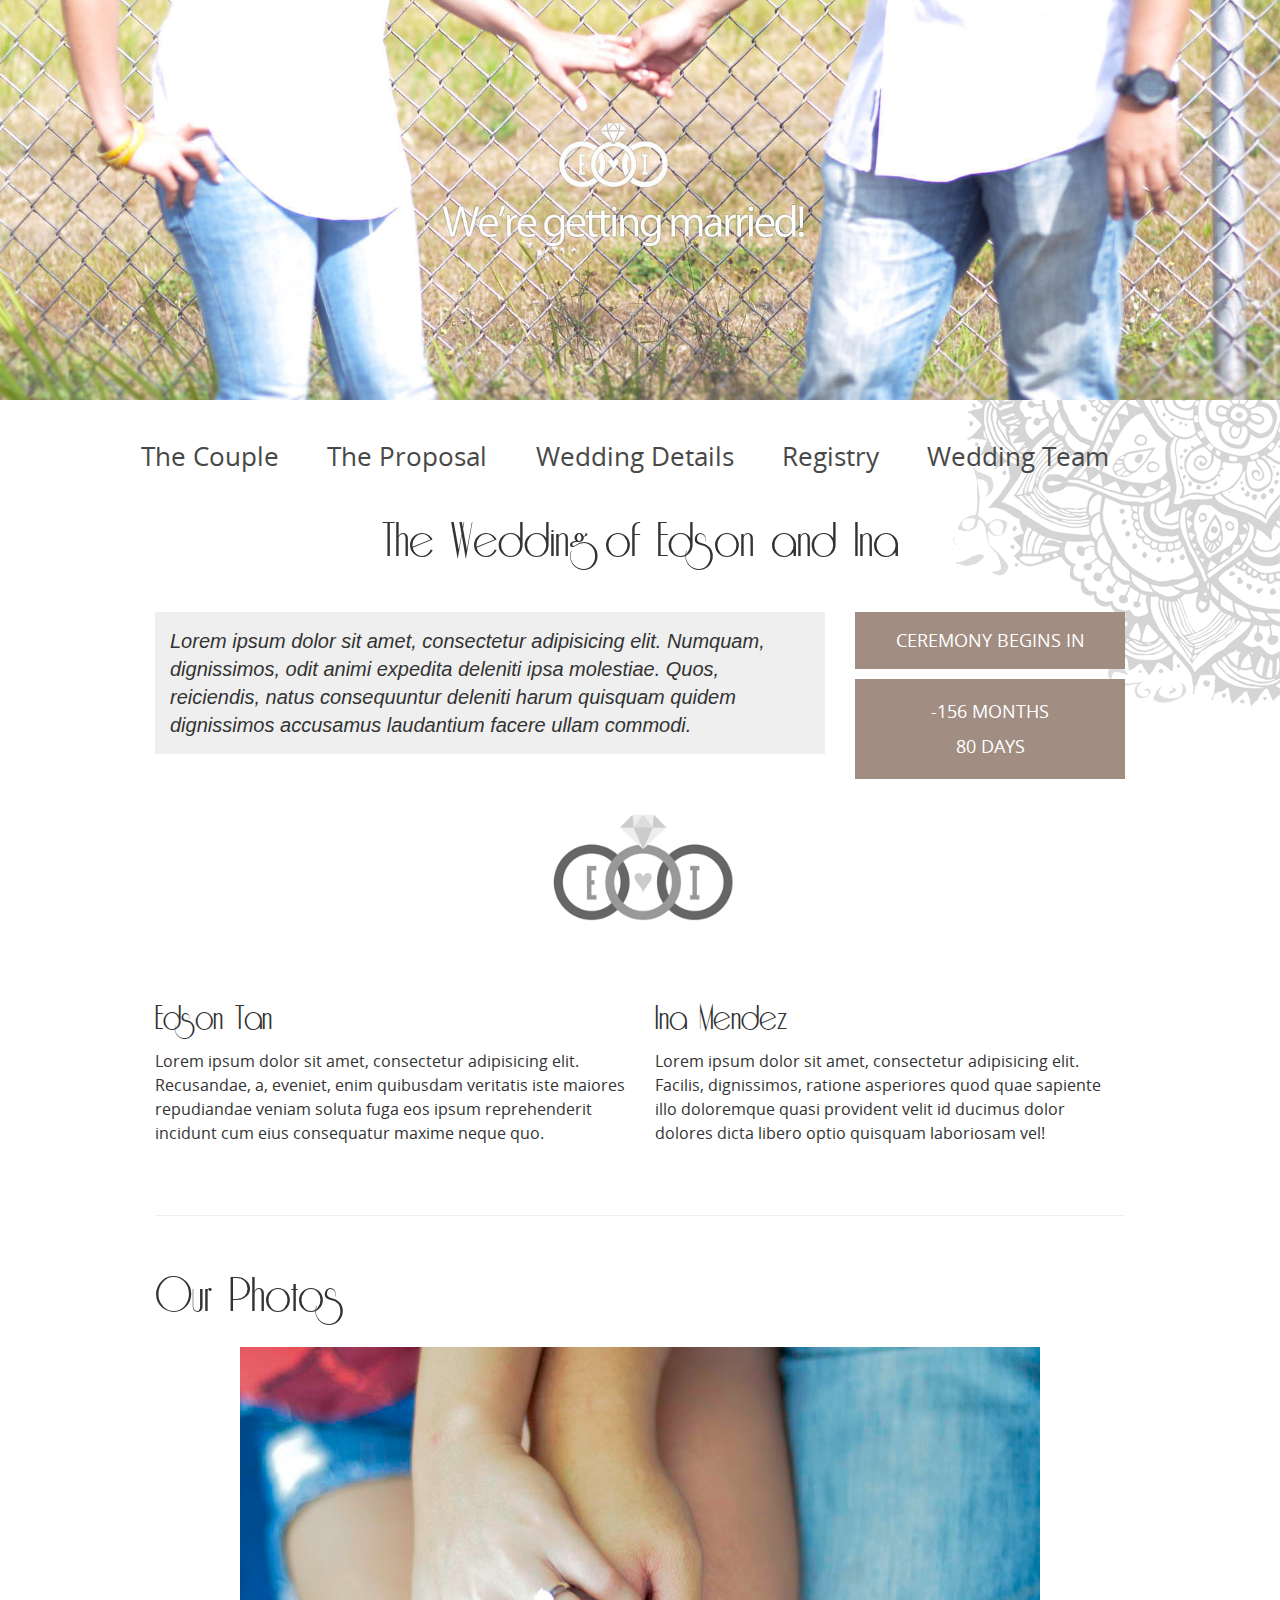
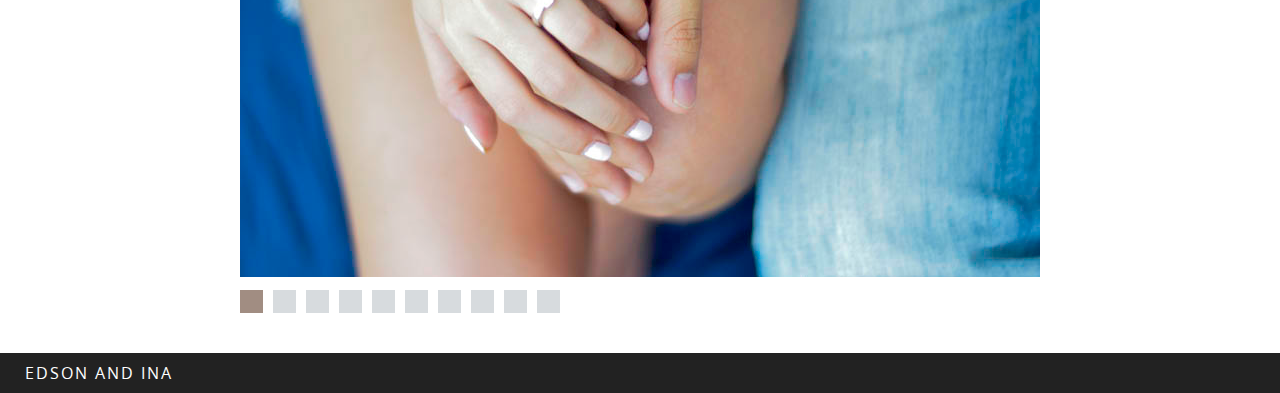
==== index.html @ 2acea0d1 "push for changes" ====
﻿<!DOCTYPE html PUBLIC "-//W3C//DTD XHTML 1.0 Strict//EN"
	"http://www.w3.org/TR/xhtml1/DTD/xhtml1-strict.dtd">

<html xmlns="http://www.w3.org/1999/xhtml" xml:lang="en" lang="en">
<head>
	<meta http-equiv="Content-Type" content="text/html; charset=utf-8"/>
    <meta name="viewport" content="width=device-width, initial-scale=1.0" /> 
	  <title>Edson and Ina</title> 

    <link rel="stylesheet" href="./css/bootstrap.min.css" type="text/css" charset="utf-8"> 
    <link rel="stylesheet" href="./css/bootstrap-responsive.min.css" type="text/css" charset="utf-8"> 
    <link rel="stylesheet" href="./css/styles.min.css" type="text/css" charset="utf-8">        
</head>
<body>
    <div id="wrap">    
        <div class="top">
            <img src="./assets/sitecover2.jpg" alt="" />            
        </div>
        <div class="block flower">
            <div class="container">
                <div class="row">                   
                    <div class="menu">
                      <a href="index.html">The Couple</a>
                      <a href="proposal.html">The Proposal</a>
                      <a href="details.html">Wedding Details</a>
                      <a href="registry.html">Registry</a>
                      <a href="team.html">Wedding Team</a>
                    </div>                                
                </div>
                <h2 class="txt-center inbet">The Wedding of Edson and Ina</h2>          
                <div class="row">
                  <div class="offset1 span7 highlight">
                    <p>Lorem ipsum dolor sit amet, consectetur adipisicing elit. Numquam, dignissimos, odit animi expedita deleniti ipsa molestiae. Quos, reiciendis, natus consequuntur deleniti harum quisquam quidem dignissimos accusamus laudantium facere ullam commodi.</p>
                  </div>
                  <div class="span3 brown">
                    <p class="timer-label">Ceremony Begins In</p>
                    <p id="timer">
                      
                    </p>
                  </div>
                </div>
                <img src="./assets/logo2.png" alt="" class="logo-img" />                    
                <div class="row">                                              
                  <div class="offset1 span5">
                    <img src="http://www.placehold.it/500x300" alt="" />
                    <h3>Edson Tan</h3>
                    <p>Lorem ipsum dolor sit amet, consectetur adipisicing elit. Recusandae, a, eveniet, enim quibusdam veritatis iste maiores repudiandae veniam soluta fuga eos ipsum reprehenderit incidunt cum eius consequatur maxime neque quo.</p>
                  </div>
                  <div class="span5">
                    <img src="http://www.placehold.it/500x300" alt="" />
                    <h3>Ina Mendez</h3>
                    <p>Lorem ipsum dolor sit amet, consectetur adipisicing elit. Facilis, dignissimos, ratione asperiores quod quae sapiente illo doloremque quasi provident velit id ducimus dolor dolores dicta libero optio quisquam laboriosam vel!</p>
                  </div>
                </div>
                <div class="row">
                  <div class="offset1 span10">
                    <hr />                    
                  </div>
                </div>
                <div class="row">                  
                  <div class="offset1 span10">                    
                    <h2 class="bottom-space">
                      Our Photos
                    </h2>
                    <div id="slides" class="carousel">                          
                      <img src="./assets/couple/couple1.jpg" alt="" />
                      <img src="./assets/couple/couple2.jpg" alt="" />
                      <img src="./assets/couple/couple3.jpg" alt="" />
                      <img src="./assets/couple/couple4.jpg" alt="" />
                      <img src="./assets/couple/couple5.jpg" alt="" />
                      <img src="./assets/couple/couple6.jpg" alt="" />
                      <img src="./assets/couple/couple7.jpg" alt="" />
                      <img src="./assets/couple/couple8.jpg" alt="" />
                      <img src="./assets/couple/couple9.jpg" alt="" />
                      <img src="./assets/couple/couple10.jpg" alt="" />                    
                    </div>
                  </div>
                </div>
            </div>            
        </div>
        <div id="push"></div>
    </div>
    <footer>
        <div class="container">
            <div class="row"> 
              <a href="index.html" class="brand">Edson and Ina</a>            
            </div>
        </div>
    </footer>
    <script src="./js/jquery-1.9.1.min.js"></script>
    <script src="./js/jquery.slides.min.js"></script>    
    <script src="./js/moment.min.js"></script>
    <script src="./js/timer.min.js"></script>
    <script>        
        $(function (){
              $('#slides').slidesjs({
                width: 800,
                height: 533,
                navigation: {
                  active: false
                },
                pagination: {
                  active: true,                    
                  effect: "fade"                    
                },
                effect: {
                  fade: {
                    speed: 600,                      
                    crossfade: true                     
                  }
                }                               
              });
        });    
    </script>
</body>
</html>
---- css/styles.min.css ----
@font-face{font-family:'OpenSans';
src:url('../assets/fonts/OpenSans-Regular-webfont.svg#OpenSansRegular') format('svg');
src:url('../assets/fonts/OpenSans-Regular-webfont.eot?#iefix') format('embedded-opentype'),url('../assets/fonts/OpenSans-Regular-webfont.woff') format('woff'),url('../assets/fonts/OpenSans-Regular-webfont.ttf') format('truetype'),url('../assets/fonts/OpenSans-Regular-webfont.eot');
font-weight:normal;
font-style:normal}
@font-face{font-family:'OpenSansBold';
src:url('../assets/fonts/OpenSans-SemiBold-webfont.svg#OpenSansBold') format('svg');
src:url('../assets/fonts/OpenSans-SemiBold-webfont.eot?#iefix') format('embedded-opentype'),url('../assets/fonts/OpenSans-SemiBold-webfont.woff') format('woff'),url('../assets/fonts/OpenSans-SemiBold-webfont.ttf') format('truetype'),url('../assets/fonts/OpenSans-SemiBold-webfont.eot');
font-weight:normal;
font-style:normal}
@font-face{font-family:'OpenSansLight';
src:url('../assets/fonts/OpenSans-Light-webfont.svg#OpenSansLight') format('svg');
src:url('../assets/fonts/OpenSans-Light-webfont.eot?#iefix') format('embedded-opentype'),url('../assets/fonts/OpenSans-Light-webfont.woff') format('woff'),url('../assets/fonts/OpenSans-Light-webfont.ttf') format('truetype'),url('../assets/fonts/OpenSans-Light-webfont.eot');
font-weight:normal;
font-style:normal}
@font-face{font-family:'Riesling';
src:url('../assets/fonts/riesling-webfont.svg') format('svg');
src:url('../assets/fonts/riesling-webfont.eot?#iefix') format('embedded-opentype'),url('../assets/fonts/riesling-webfont.woff') format('woff'),url('../assets/fonts/riesling-webfont.ttf') format('truetype'),url('../assets/fonts/riesling-webfont.eot');
font-weight:normal;
font-style:normal}
p,li,a{font-family:'OpenSans',Arial,sans-serif;-webkit-font-smoothing:antialiased;text-rendering:optimizelegibility}p,li{font-size:16px;line-height:1.5em;-webkit-font-smoothing:antialiased}h1,h2,h3,h4,h5,h6{-webkit-font-smoothing:antialiased;text-rendering:optimizelegibility}p.center{text-align:center}.top{max-width:100%;width:100%;height:400px;overflow:hidden;margin:0 auto;text-align:center}.top.maps{height:350px}.top .map{width:100%;height:350px}.top img{margin-top:-10%;width:100%;max-width:100%;z-index:-9999}.top div.text p.headline{position:absolute;margin:350px auto 0px;font-family:'Riesling',Arial,sans-serif;font-size:75px;letter-spacing:5px;color:#fff;font-weight:bold;text-shadow:0px 0px 3px #000}.block{background-color:#fff}.block .row{padding:40px 0px 0px}.block .row:last-of-type{padding-bottom:40px}.block h1,.block h2,.block h3,.block h4,.block h5,.block h6{font-family:'Riesling',Arial,sans-serif;font-weight:normal}.block h1.txt-center,.block h2.txt-center,.block h3.txt-center,.block h4.txt-center,.block h5.txt-center,.block h6.txt-center{text-align:center}.block h3{font-size:40px}.block h2{font-size:56px}.block .menu{text-align:center;position:relative;margin-bottom:30px}.block .menu a{font-family:'OpenSans',Arial,sans-serif;font-weight:normal;font-size:26px;line-height:32px;margin:0 10px;padding:10px 12px;color:#484848;cursor:pointer;border-bottom:3px solid transparent}.block .menu a:hover{color:#222;background:transparent;text-decoration:none;border-bottom:3px solid #a18d82;-webkit-border-radius:0px;-moz-border-radius:0px;border-radius:0px}.block .highlight{background:#efefef}.block .highlight p{padding:15px;font-size:20px;line-height:1.4em;margin-bottom:0px;font-style:italic;font-family:'OpenSansBold',Arial,sans-serif}.block .inbet{margin-top:20px}.block .timer-label,.block #timer{background-color:#a18d82;color:#fff;text-align:center;padding:15px;font-weight:normal;text-transform:uppercase;font-size:18px}.block #timer .num{display:inline-block;margin:4px auto}.block h2.bottom-space{margin:0px 0px 30px 0px}.block.flower{background:url('../assets/bg.png') right top no-repeat}.block .middle-image{margin:20px auto 0px;width:auto;display:block}.block img.logo-img{margin:20px auto 0px;width:auto;display:block;height:120px}footer{padding:0px;background-color:#222;color:#fff}footer .brand{font-family:'OpenSans',Arial,sans-serif;color:#fff;text-transform:uppercase;letter-spacing:2px;padding:0;display:block;margin:10px 0px 0px}#slides{width:800px;display:block;margin:0px auto}#slides .slidesjs-pagination{margin:0px}#slides .slidesjs-pagination li{list-style-type:none}#slides .slidesjs-pagination li a{height:auto;float:left;overflow:visible;color:#d7dbde;background-color:#d7dbde;width:23px;height:23px;margin:10px 10px 0px 0px}#slides .slidesjs-pagination li a.active{background-color:#a18d82;color:#a18d82}body{font-size:16px}html,body{height:100%}#wrap{min-height:100%;height:auto !important;height:100%;margin:0 auto -40px}#push,footer{height:40px}@media (max-width:767px){footer{margin-left:-20px;margin-right:-20px;padding-left:20px;padding-right:20px}}.container .credit{margin:20px 0}
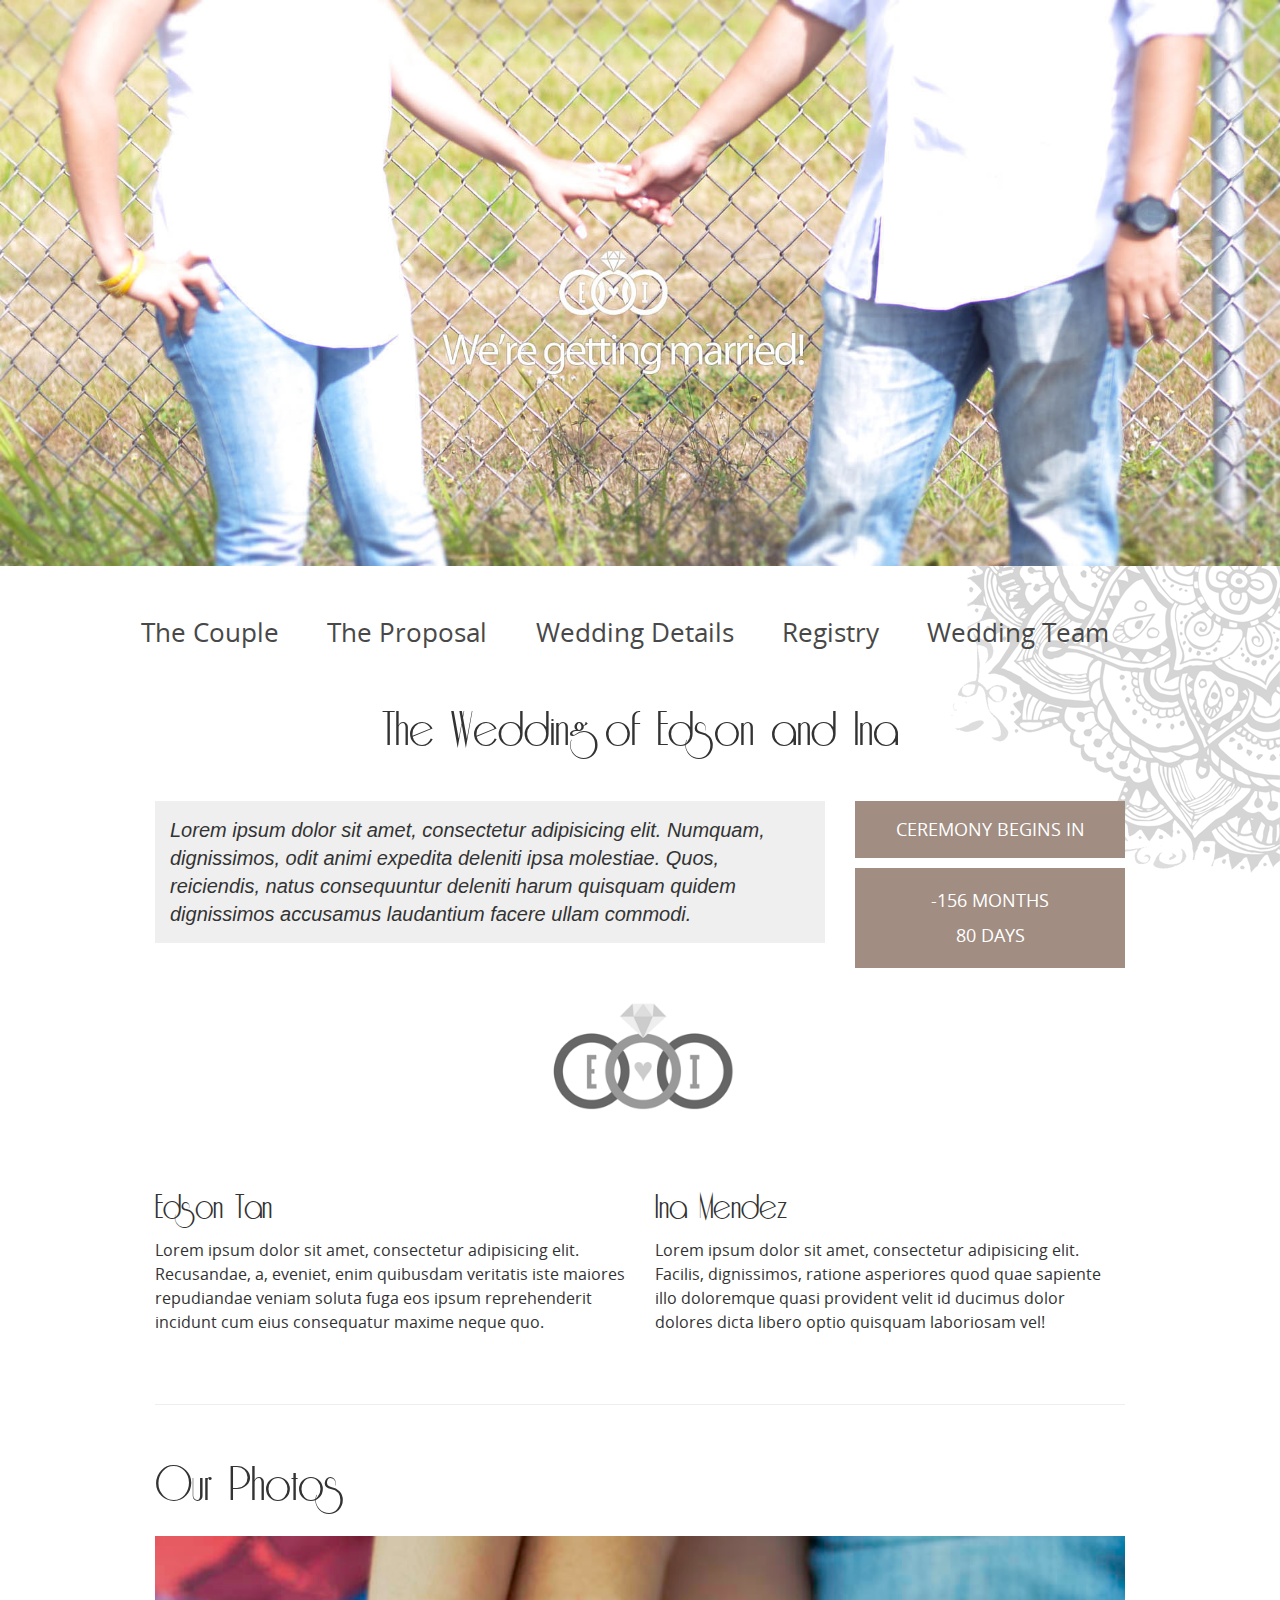
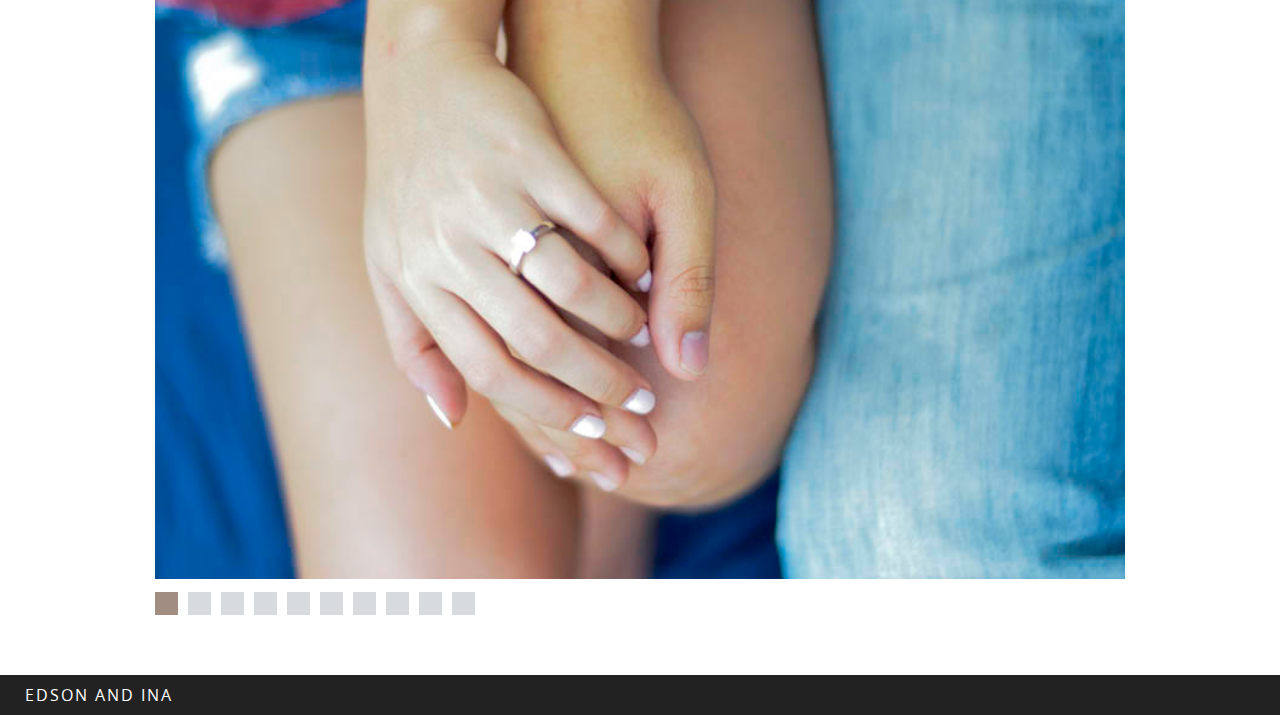
==== commit 77c8ebf1: "push new" ====
--- a/index.html
+++ b/index.html
@@ -3,7 +3,7 @@
 
 <html xmlns="http://www.w3.org/1999/xhtml" xml:lang="en" lang="en">
 <head>
-	<meta http-equiv="Content-Type" content="text/html; charset=utf-8"/>
+	  <meta http-equiv="Content-Type" content="text/html; charset=utf-8"/>
     <meta name="viewport" content="width=device-width, initial-scale=1.0" /> 
 	  <title>Edson and Ina</title> 
 
--- a/css/styles.min.css
+++ b/css/styles.min.css
@@ -18,4 +18,4 @@
 src:url('../assets/fonts/riesling-webfont.eot?#iefix') format('embedded-opentype'),url('../assets/fonts/riesling-webfont.woff') format('woff'),url('../assets/fonts/riesling-webfont.ttf') format('truetype'),url('../assets/fonts/riesling-webfont.eot');
 font-weight:normal;
 font-style:normal}
-p,li,a{font-family:'OpenSans',Arial,sans-serif;-webkit-font-smoothing:antialiased;text-rendering:optimizelegibility}p,li{font-size:16px;line-height:1.5em;-webkit-font-smoothing:antialiased}h1,h2,h3,h4,h5,h6{-webkit-font-smoothing:antialiased;text-rendering:optimizelegibility}p.center{text-align:center}.top{max-width:100%;width:100%;height:400px;overflow:hidden;margin:0 auto;text-align:center}.top.maps{height:350px}.top .map{width:100%;height:350px}.top img{margin-top:-10%;width:100%;max-width:100%;z-index:-9999}.top div.text p.headline{position:absolute;margin:350px auto 0px;font-family:'Riesling',Arial,sans-serif;font-size:75px;letter-spacing:5px;color:#fff;font-weight:bold;text-shadow:0px 0px 3px #000}.block{background-color:#fff}.block .row{padding:40px 0px 0px}.block .row:last-of-type{padding-bottom:40px}.block h1,.block h2,.block h3,.block h4,.block h5,.block h6{font-family:'Riesling',Arial,sans-serif;font-weight:normal}.block h1.txt-center,.block h2.txt-center,.block h3.txt-center,.block h4.txt-center,.block h5.txt-center,.block h6.txt-center{text-align:center}.block h3{font-size:40px}.block h2{font-size:56px}.block .menu{text-align:center;position:relative;margin-bottom:30px}.block .menu a{font-family:'OpenSans',Arial,sans-serif;font-weight:normal;font-size:26px;line-height:32px;margin:0 10px;padding:10px 12px;color:#484848;cursor:pointer;border-bottom:3px solid transparent}.block .menu a:hover{color:#222;background:transparent;text-decoration:none;border-bottom:3px solid #a18d82;-webkit-border-radius:0px;-moz-border-radius:0px;border-radius:0px}.block .highlight{background:#efefef}.block .highlight p{padding:15px;font-size:20px;line-height:1.4em;margin-bottom:0px;font-style:italic;font-family:'OpenSansBold',Arial,sans-serif}.block .inbet{margin-top:20px}.block .timer-label,.block #timer{background-color:#a18d82;color:#fff;text-align:center;padding:15px;font-weight:normal;text-transform:uppercase;font-size:18px}.block #timer .num{display:inline-block;margin:4px auto}.block h2.bottom-space{margin:0px 0px 30px 0px}.block.flower{background:url('../assets/bg.png') right top no-repeat}.block .middle-image{margin:20px auto 0px;width:auto;display:block}.block img.logo-img{margin:20px auto 0px;width:auto;display:block;height:120px}footer{padding:0px;background-color:#222;color:#fff}footer .brand{font-family:'OpenSans',Arial,sans-serif;color:#fff;text-transform:uppercase;letter-spacing:2px;padding:0;display:block;margin:10px 0px 0px}#slides{width:800px;display:block;margin:0px auto}#slides .slidesjs-pagination{margin:0px}#slides .slidesjs-pagination li{list-style-type:none}#slides .slidesjs-pagination li a{height:auto;float:left;overflow:visible;color:#d7dbde;background-color:#d7dbde;width:23px;height:23px;margin:10px 10px 0px 0px}#slides .slidesjs-pagination li a.active{background-color:#a18d82;color:#a18d82}body{font-size:16px}html,body{height:100%}#wrap{min-height:100%;height:auto !important;height:100%;margin:0 auto -40px}#push,footer{height:40px}@media (max-width:767px){footer{margin-left:-20px;margin-right:-20px;padding-left:20px;padding-right:20px}}.container .credit{margin:20px 0}+p,li,a{font-family:'OpenSans',Arial,sans-serif;-webkit-font-smoothing:antialiased;text-rendering:optimizelegibility}p,li{font-size:16px;line-height:1.5em;-webkit-font-smoothing:antialiased}h1,h2,h3,h4,h5,h6{-webkit-font-smoothing:antialiased;text-rendering:optimizelegibility}p.center{text-align:center}.top{max-width:100%;width:100%;overflow:hidden;margin:0 auto;text-align:center}.top.maps{height:350px}.top .map{width:100%;height:350px}.top img{width:100%;max-width:100%;z-index:-9999}.top div.text p.headline{position:absolute;margin:350px auto 0px;font-family:'Riesling',Arial,sans-serif;font-size:75px;letter-spacing:5px;color:#fff;font-weight:bold;text-shadow:0px 0px 3px #000}.block{background-color:#fff}.block .row{padding:40px 0px 0px}.block .row:last-of-type{padding-bottom:40px}.block h1,.block h2,.block h3,.block h4,.block h5,.block h6{font-family:'Riesling',Arial,sans-serif;font-weight:normal}.block h1.txt-center,.block h2.txt-center,.block h3.txt-center,.block h4.txt-center,.block h5.txt-center,.block h6.txt-center{text-align:center}.block h3{font-size:40px}.block h2{font-size:56px}.block .menu{text-align:center;position:relative}.block .menu a{font-family:'OpenSans',Arial,sans-serif;font-weight:normal;font-size:26px;line-height:32px;display:inline-block;margin:0px 10px 30px;padding:10px 12px;color:#484848;cursor:pointer;border-bottom:3px solid transparent}.block .menu a:hover{color:#222;background:transparent;text-decoration:none;border-bottom:3px solid #a18d82;-webkit-border-radius:0px;-moz-border-radius:0px;border-radius:0px}.block .highlight{background:#efefef}.block .highlight p{padding:15px;font-size:20px;line-height:1.4em;margin-bottom:0px;font-style:italic;font-family:'OpenSansBold',Arial,sans-serif}.block .inbet{margin-top:20px}.block .timer-label,.block #timer{background-color:#a18d82;color:#fff;text-align:center;padding:15px;font-weight:normal;text-transform:uppercase;font-size:18px}.block #timer .num{display:inline-block;margin:4px auto}.block h2.bottom-space{margin:0px 0px 30px 0px}.block.flower{background:url('../assets/bg.png') right top no-repeat}.block .middle-image{margin:20px auto 0px;width:auto;display:block}.block img.logo-img{margin:20px auto 0px;width:auto;display:block;height:120px}footer{padding:0px;background-color:#222;color:#fff}footer .brand{font-family:'OpenSans',Arial,sans-serif;color:#fff;text-transform:uppercase;letter-spacing:2px;padding:0;display:block;margin:10px 0px 0px}#slides{display:block}#slides .slidesjs-pagination{margin:0px}#slides .slidesjs-pagination li{list-style-type:none}#slides .slidesjs-pagination li a{height:auto;float:left;overflow:visible;color:#d7dbde;background-color:#d7dbde;width:23px;height:23px;margin:10px 10px 0px 0px}#slides .slidesjs-pagination li a.active{background-color:#a18d82;color:#a18d82}body{font-size:16px}html,body{height:100%}#wrap{min-height:100%;height:auto !important;height:100%;margin:0 auto -40px}#push,footer{height:40px}@media (max-width:767px){footer{margin-left:-20px;margin-right:-20px;padding-left:20px;padding-right:20px}}.container .credit{margin:20px 0}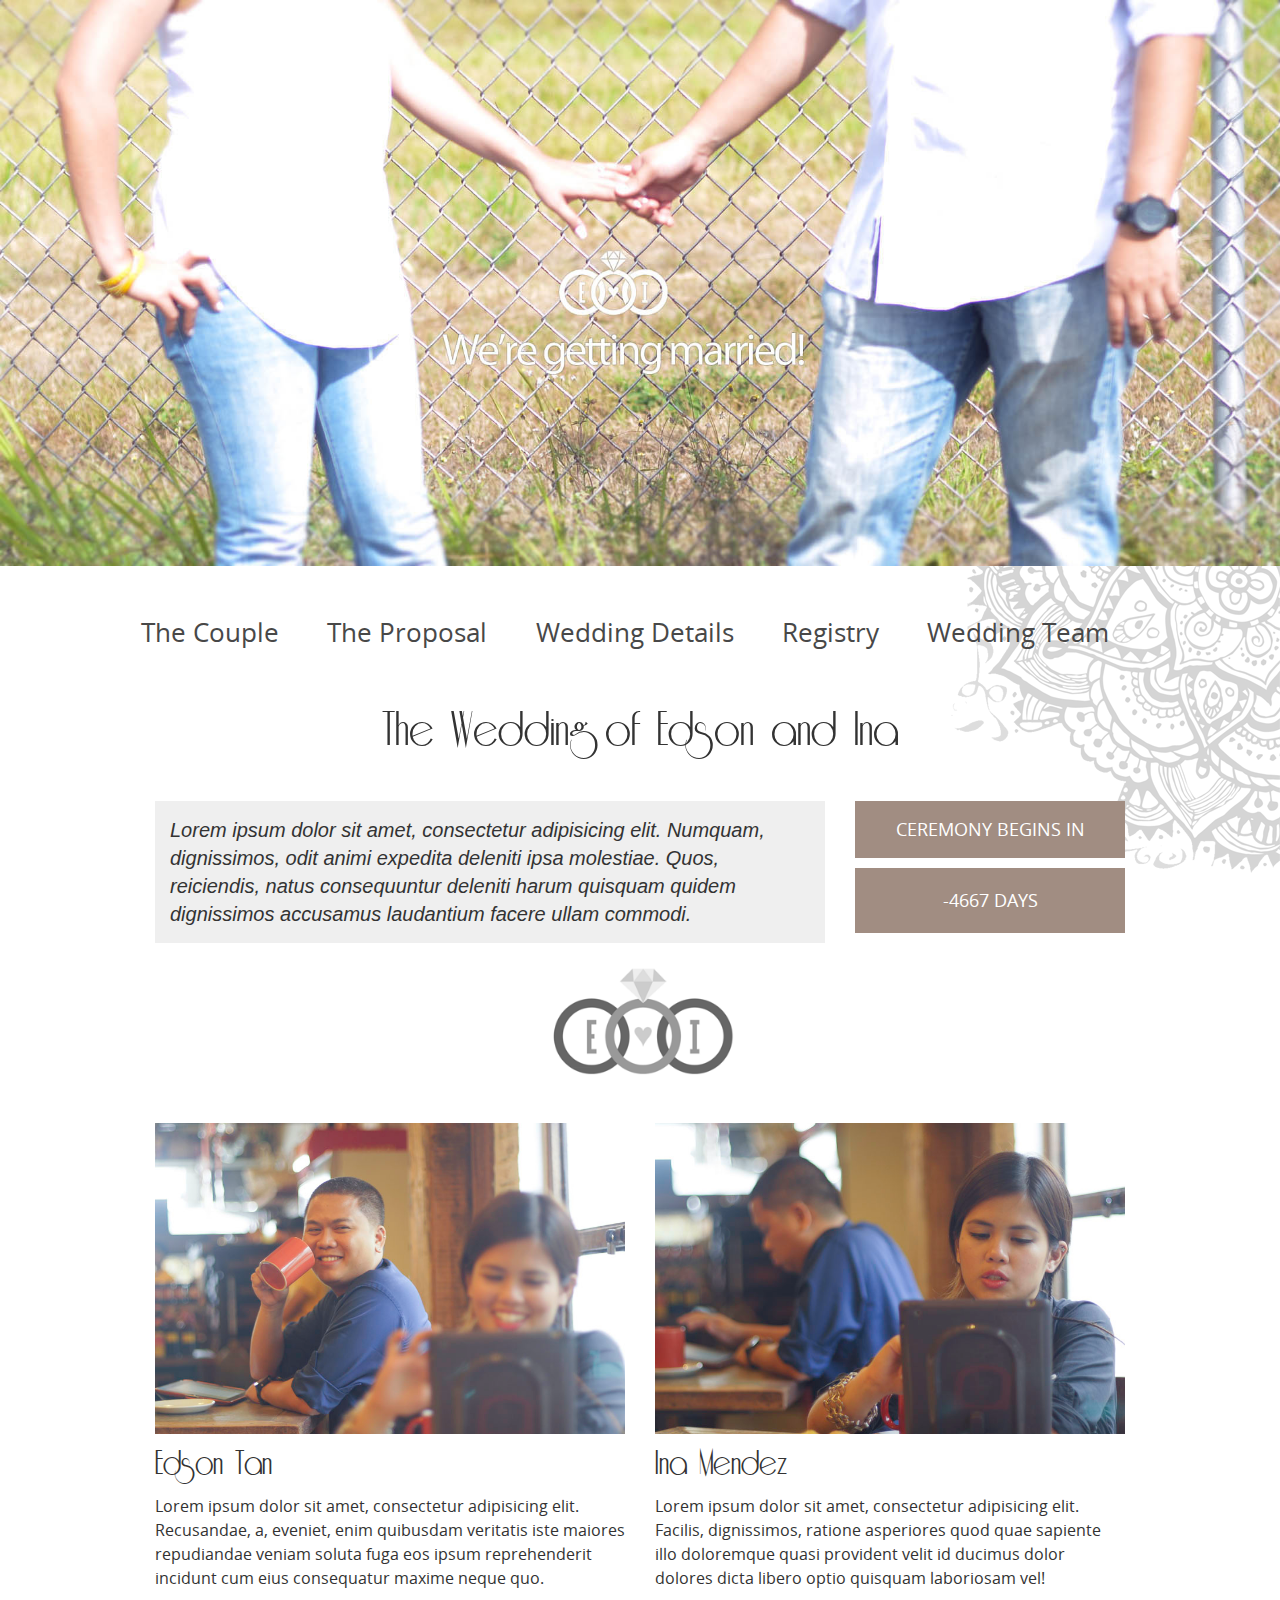
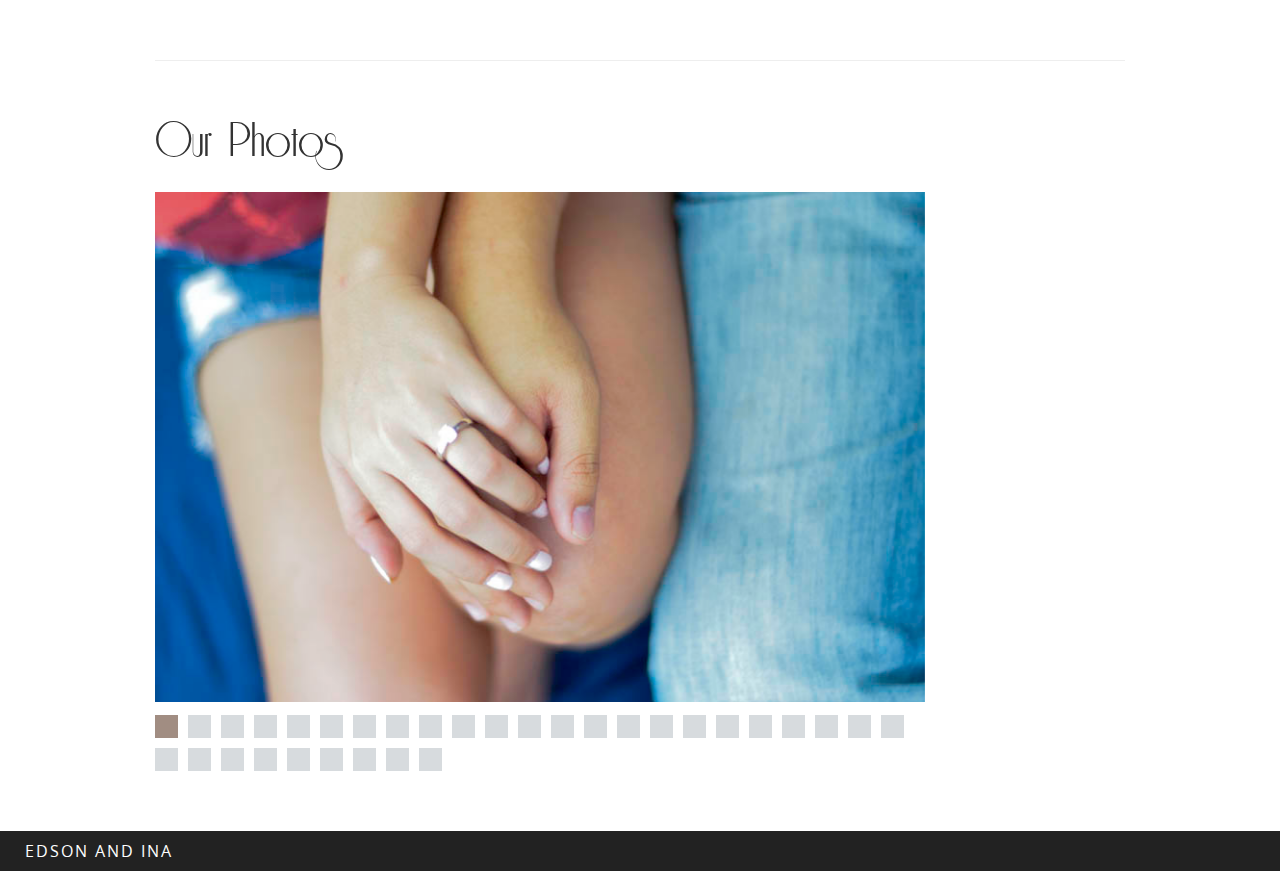
==== commit 84041009: "add photos" ====
--- a/index.html
+++ b/index.html
@@ -42,12 +42,12 @@
                 <img src="./assets/logo2.png" alt="" class="logo-img" />                    
                 <div class="row">                                              
                   <div class="offset1 span5">
-                    <img src="http://www.placehold.it/500x300" alt="" />
+                    <img src="./assets/couple/edson.jpg" alt="" />
                     <h3>Edson Tan</h3>
                     <p>Lorem ipsum dolor sit amet, consectetur adipisicing elit. Recusandae, a, eveniet, enim quibusdam veritatis iste maiores repudiandae veniam soluta fuga eos ipsum reprehenderit incidunt cum eius consequatur maxime neque quo.</p>
                   </div>
                   <div class="span5">
-                    <img src="http://www.placehold.it/500x300" alt="" />
+                    <img src="./assets/couple/ina.jpg" alt="" />
                     <h3>Ina Mendez</h3>
                     <p>Lorem ipsum dolor sit amet, consectetur adipisicing elit. Facilis, dignissimos, ratione asperiores quod quae sapiente illo doloremque quasi provident velit id ducimus dolor dolores dicta libero optio quisquam laboriosam vel!</p>
                   </div>
@@ -58,12 +58,13 @@
                   </div>
                 </div>
                 <div class="row">                  
-                  <div class="offset1 span10">                    
+                  <div class="offset1 span8">                    
                     <h2 class="bottom-space">
                       Our Photos
                     </h2>
-                    <div id="slides" class="carousel">                          
+                    <div id="slides" class="carousel">        
                       <img src="./assets/couple/couple1.jpg" alt="" />
+                      <img src="./assets/couple/couple33.jpg" alt="" />         
                       <img src="./assets/couple/couple2.jpg" alt="" />
                       <img src="./assets/couple/couple3.jpg" alt="" />
                       <img src="./assets/couple/couple4.jpg" alt="" />
@@ -72,7 +73,29 @@
                       <img src="./assets/couple/couple7.jpg" alt="" />
                       <img src="./assets/couple/couple8.jpg" alt="" />
                       <img src="./assets/couple/couple9.jpg" alt="" />
-                      <img src="./assets/couple/couple10.jpg" alt="" />                    
+                      <img src="./assets/couple/couple10.jpg" alt="" />  
+                    
+                      <img src="./assets/couple/couple13.jpg" alt="" />
+                      <img src="./assets/couple/couple14.jpg" alt="" />
+                      <img src="./assets/couple/couple15.jpg" alt="" />
+                      <img src="./assets/couple/couple16.jpg" alt="" />
+                      <img src="./assets/couple/couple17.jpg" alt="" />
+                      <img src="./assets/couple/couple18.jpg" alt="" />
+                      <img src="./assets/couple/couple19.jpg" alt="" />
+                      <img src="./assets/couple/couple20.jpg" alt="" />
+                      <img src="./assets/couple/couple21.jpg" alt="" />
+                      <img src="./assets/couple/couple22.jpg" alt="" />
+                      <img src="./assets/couple/couple23.jpg" alt="" />
+                      <img src="./assets/couple/couple24.jpg" alt="" />
+                      <img src="./assets/couple/couple25.jpg" alt="" />
+                      <img src="./assets/couple/couple26.jpg" alt="" />
+                      <img src="./assets/couple/couple27.jpg" alt="" />
+                      <img src="./assets/couple/couple28.jpg" alt="" />    
+                      <img src="./assets/couple/couple29.jpg" alt="" />
+                      <img src="./assets/couple/couple30.jpg" alt="" />
+                      <img src="./assets/couple/couple31.jpg" alt="" />
+                      <img src="./assets/couple/couple32.jpg" alt="" />                      
+                      <img src="./assets/couple/couple34.jpg" alt="" />                  
                     </div>
                   </div>
                 </div>
--- a/css/styles.min.css
+++ b/css/styles.min.css
@@ -18,4 +18,4 @@
 src:url('../assets/fonts/riesling-webfont.eot?#iefix') format('embedded-opentype'),url('../assets/fonts/riesling-webfont.woff') format('woff'),url('../assets/fonts/riesling-webfont.ttf') format('truetype'),url('../assets/fonts/riesling-webfont.eot');
 font-weight:normal;
 font-style:normal}
-p,li,a{font-family:'OpenSans',Arial,sans-serif;-webkit-font-smoothing:antialiased;text-rendering:optimizelegibility}p,li{font-size:16px;line-height:1.5em;-webkit-font-smoothing:antialiased}h1,h2,h3,h4,h5,h6{-webkit-font-smoothing:antialiased;text-rendering:optimizelegibility}p.center{text-align:center}.top{max-width:100%;width:100%;overflow:hidden;margin:0 auto;text-align:center}.top.maps{height:350px}.top .map{width:100%;height:350px}.top img{width:100%;max-width:100%;z-index:-9999}.top div.text p.headline{position:absolute;margin:350px auto 0px;font-family:'Riesling',Arial,sans-serif;font-size:75px;letter-spacing:5px;color:#fff;font-weight:bold;text-shadow:0px 0px 3px #000}.block{background-color:#fff}.block .row{padding:40px 0px 0px}.block .row:last-of-type{padding-bottom:40px}.block h1,.block h2,.block h3,.block h4,.block h5,.block h6{font-family:'Riesling',Arial,sans-serif;font-weight:normal}.block h1.txt-center,.block h2.txt-center,.block h3.txt-center,.block h4.txt-center,.block h5.txt-center,.block h6.txt-center{text-align:center}.block h3{font-size:40px}.block h2{font-size:56px}.block .menu{text-align:center;position:relative}.block .menu a{font-family:'OpenSans',Arial,sans-serif;font-weight:normal;font-size:26px;line-height:32px;display:inline-block;margin:0px 10px 30px;padding:10px 12px;color:#484848;cursor:pointer;border-bottom:3px solid transparent}.block .menu a:hover{color:#222;background:transparent;text-decoration:none;border-bottom:3px solid #a18d82;-webkit-border-radius:0px;-moz-border-radius:0px;border-radius:0px}.block .highlight{background:#efefef}.block .highlight p{padding:15px;font-size:20px;line-height:1.4em;margin-bottom:0px;font-style:italic;font-family:'OpenSansBold',Arial,sans-serif}.block .inbet{margin-top:20px}.block .timer-label,.block #timer{background-color:#a18d82;color:#fff;text-align:center;padding:15px;font-weight:normal;text-transform:uppercase;font-size:18px}.block #timer .num{display:inline-block;margin:4px auto}.block h2.bottom-space{margin:0px 0px 30px 0px}.block.flower{background:url('../assets/bg.png') right top no-repeat}.block .middle-image{margin:20px auto 0px;width:auto;display:block}.block img.logo-img{margin:20px auto 0px;width:auto;display:block;height:120px}footer{padding:0px;background-color:#222;color:#fff}footer .brand{font-family:'OpenSans',Arial,sans-serif;color:#fff;text-transform:uppercase;letter-spacing:2px;padding:0;display:block;margin:10px 0px 0px}#slides{display:block}#slides .slidesjs-pagination{margin:0px}#slides .slidesjs-pagination li{list-style-type:none}#slides .slidesjs-pagination li a{height:auto;float:left;overflow:visible;color:#d7dbde;background-color:#d7dbde;width:23px;height:23px;margin:10px 10px 0px 0px}#slides .slidesjs-pagination li a.active{background-color:#a18d82;color:#a18d82}body{font-size:16px}html,body{height:100%}#wrap{min-height:100%;height:auto !important;height:100%;margin:0 auto -40px}#push,footer{height:40px}@media (max-width:767px){footer{margin-left:-20px;margin-right:-20px;padding-left:20px;padding-right:20px}}.container .credit{margin:20px 0}+p,li,a,dl,dt,dd,strong{font-family:'OpenSans',Arial,sans-serif;-webkit-font-smoothing:antialiased;text-rendering:optimizelegibility}p,li,dl,dt,dd{font-size:16px;line-height:1.5em;-webkit-font-smoothing:antialiased}h1,h2,h3,h4,h5,h6{-webkit-font-smoothing:antialiased;text-rendering:optimizelegibility}p.center{text-align:center}.top{max-width:100%;width:100%;overflow:hidden;margin:0 auto;text-align:center}.top.maps{height:350px}.top .map{width:100%;height:350px}.top img{width:100%;max-width:100%;z-index:-9999}.top div.text p.headline{position:absolute;margin:350px auto 0px;font-family:'Riesling',Arial,sans-serif;font-size:75px;letter-spacing:5px;color:#fff;font-weight:bold;text-shadow:0px 0px 3px #000}@media (max-width:767px){body{padding-left:0px;padding-right:0px}.block{padding-left:20px;padding-right:20px}}.block{background-color:#fff}.block .row{padding:40px 0px 0px}.block .row:last-of-type{padding-bottom:40px}.block h1,.block h2,.block h3,.block h4,.block h5,.block h6{font-family:'Riesling',Arial,sans-serif;font-weight:normal}.block h1.txt-center,.block h2.txt-center,.block h3.txt-center,.block h4.txt-center,.block h5.txt-center,.block h6.txt-center{text-align:center}.block h3{font-size:40px}.block h2{font-size:56px}.block .menu{text-align:center;position:relative}.block .menu a{font-family:'OpenSans',Arial,sans-serif;font-weight:normal;font-size:26px;line-height:32px;display:inline-block;margin:0px 10px 30px;padding:10px 12px;color:#484848;cursor:pointer;border-bottom:3px solid transparent}.block .menu a:hover{color:#222;background:transparent;text-decoration:none;border-bottom:3px solid #a18d82;-webkit-border-radius:0px;-moz-border-radius:0px;border-radius:0px}.block .highlight{background:#efefef}.block .highlight p{padding:15px;font-size:20px;line-height:1.4em;margin-bottom:0px;font-style:italic;font-family:'OpenSansBold',Arial,sans-serif}.block .inbet{margin-top:20px}.block .timer-label,.block #timer{background-color:#a18d82;color:#fff;text-align:center;padding:15px;font-weight:normal;text-transform:uppercase;font-size:18px}.block #timer .num{display:inline-block;margin:4px auto}.block h2.bottom-space{margin:0px 0px 30px 0px}.block.flower{background:url('../assets/bg.png') right top no-repeat}.block .middle-image{margin:20px auto 0px;width:auto;display:block}.block img.logo-img{margin:20px auto 0px;width:auto;display:block;height:120px}.block .store h4{margin:0px}.block .store h4 a{font-size:26px;line-height:1.5em;color:#222;text-decoration:underline;font-weight:bold}.block .store h4 a:hover{color:#555}.block .profile img{display:inline-block;float:right}footer{padding:0px;background-color:#222;color:#fff}footer .brand{font-family:'OpenSans',Arial,sans-serif;color:#fff;text-transform:uppercase;letter-spacing:2px;padding:0;display:block;margin:10px 0px 0px}#slides{display:block}#slides .slidesjs-pagination{margin:0px}#slides .slidesjs-pagination li{list-style-type:none}#slides .slidesjs-pagination li a{height:auto;float:left;overflow:visible;color:#d7dbde;background-color:#d7dbde;width:23px;height:23px;margin:10px 10px 0px 0px}#slides .slidesjs-pagination li a.active{background-color:#a18d82;color:#a18d82}body{font-size:16px}html,body{height:100%}#wrap{min-height:100%;height:auto !important;height:100%;margin:0 auto -40px}#push,footer{height:40px}@media (max-width:767px){footer{margin-left:-20px;margin-right:-20px;padding-left:20px;padding-right:20px}footer a.brand{margin-left:20px}}.container .credit{margin:20px 0}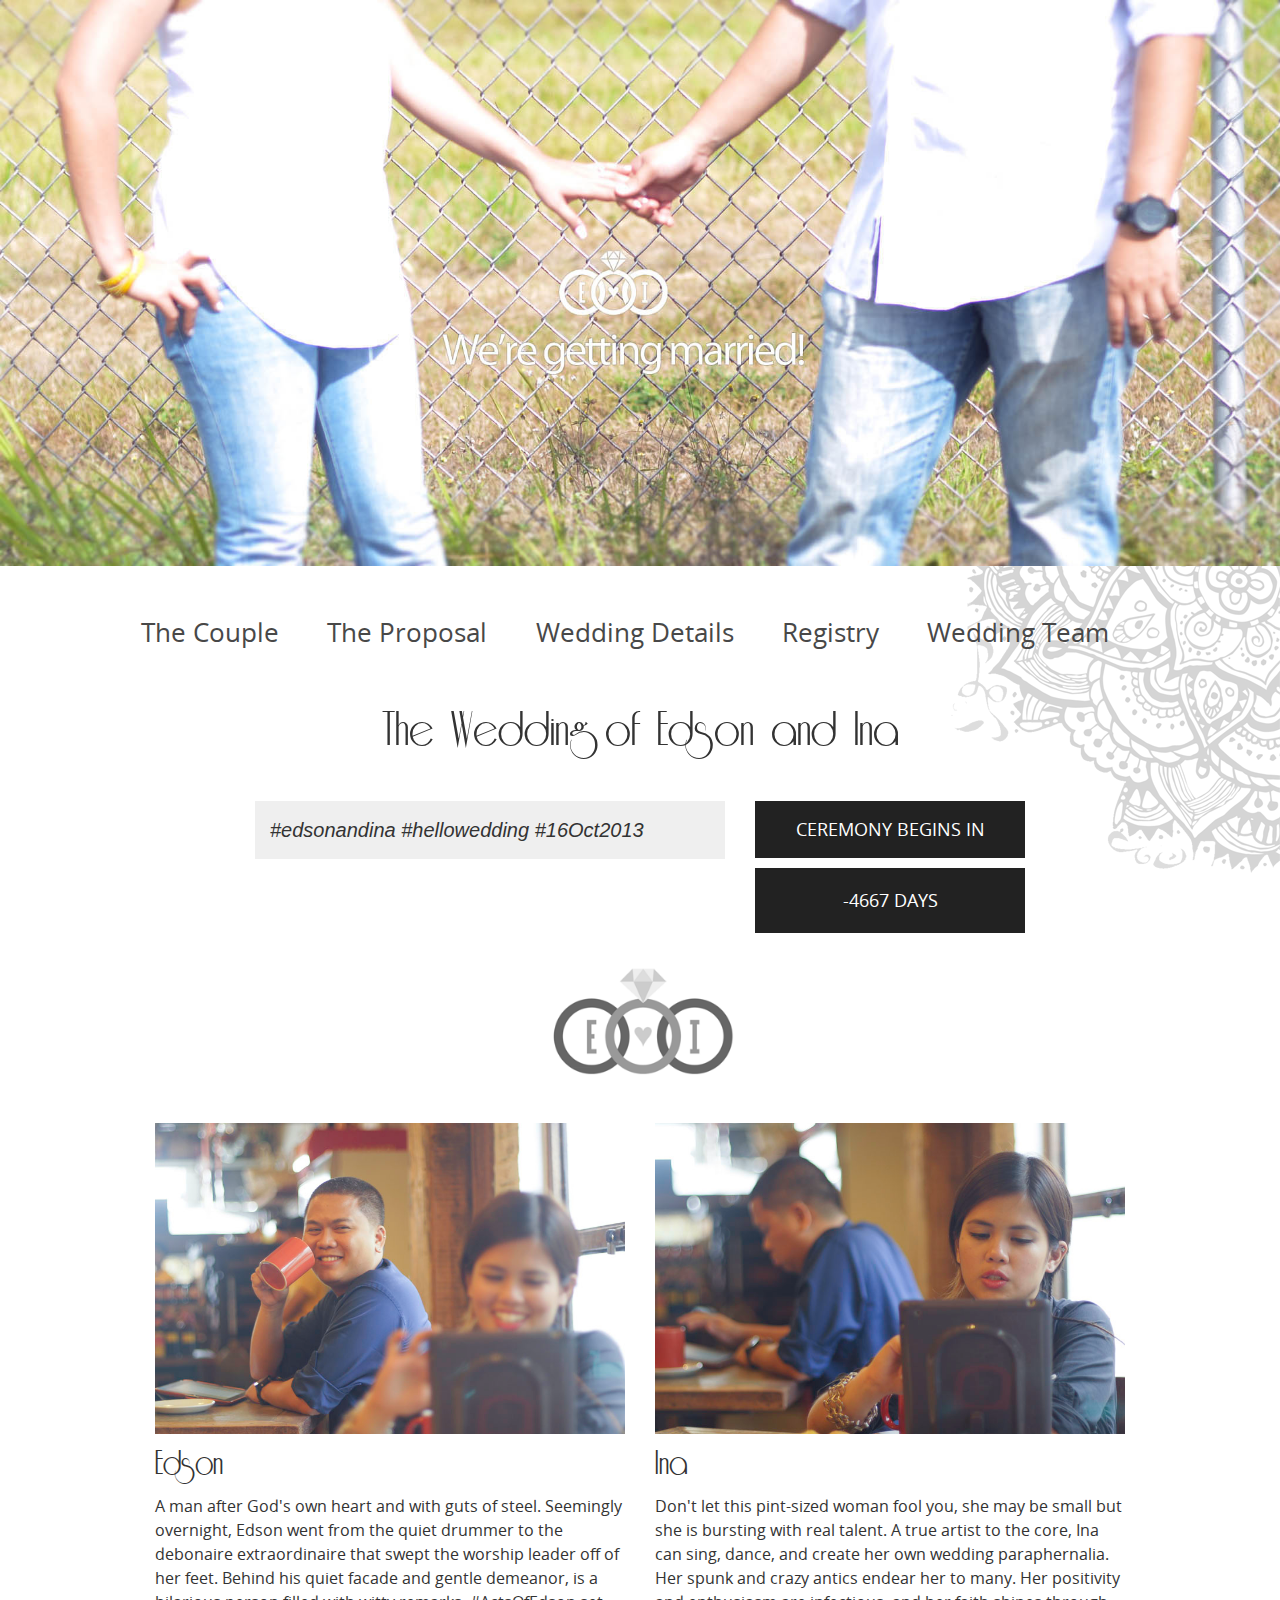
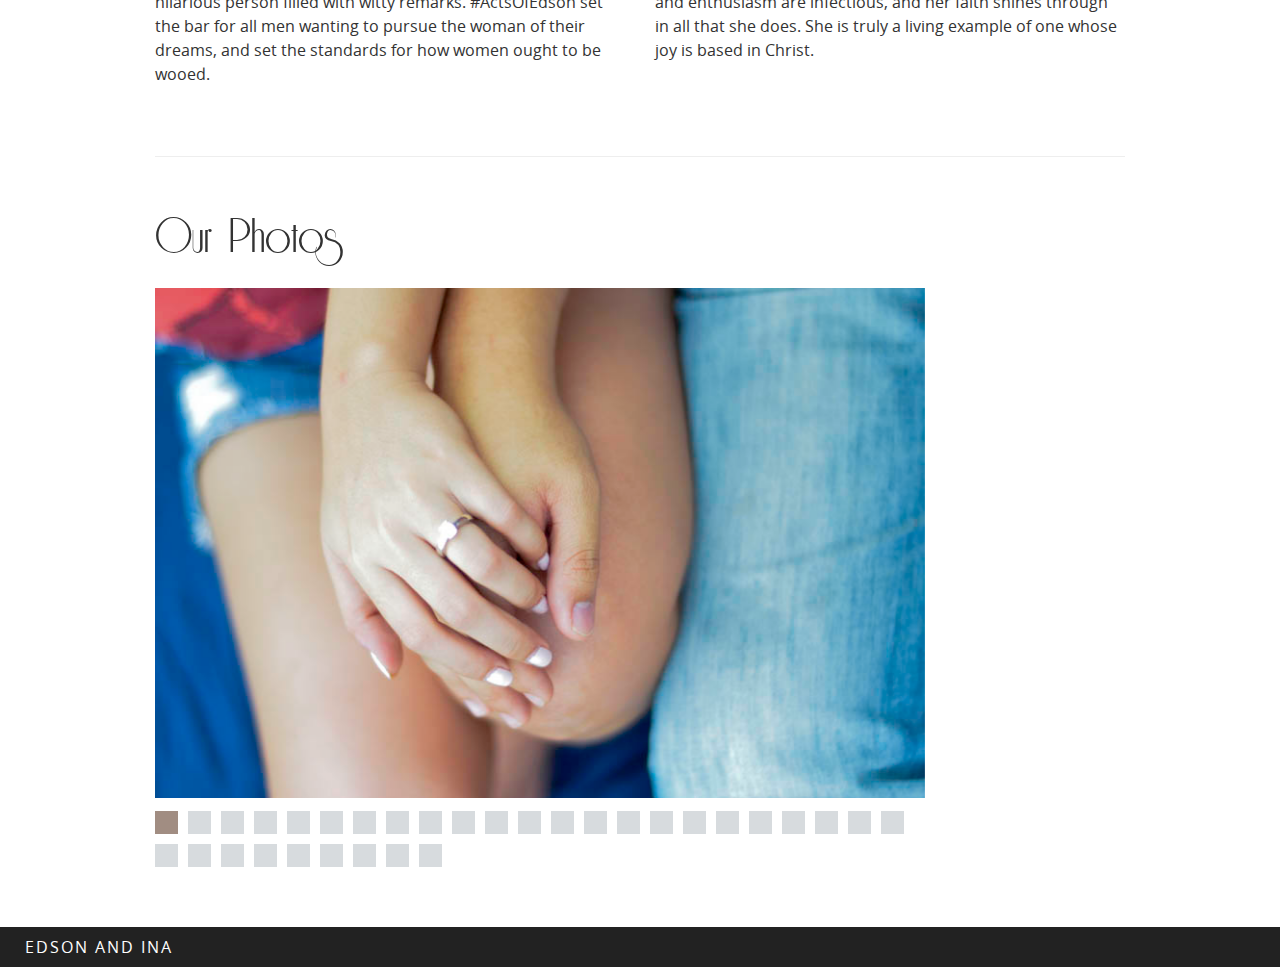
==== commit 3c3b72f6: "push for changes" ====
--- a/index.html
+++ b/index.html
@@ -29,10 +29,10 @@
                 </div>
                 <h2 class="txt-center inbet">The Wedding of Edson and Ina</h2>          
                 <div class="row">
-                  <div class="offset1 span7 highlight">
-                    <p>Lorem ipsum dolor sit amet, consectetur adipisicing elit. Numquam, dignissimos, odit animi expedita deleniti ipsa molestiae. Quos, reiciendis, natus consequuntur deleniti harum quisquam quidem dignissimos accusamus laudantium facere ullam commodi.</p>
-                  </div>
-                  <div class="span3 brown">
+                  <div class="offset2 span5 highlight">
+                    <p>#edsonandina #hellowedding #16Oct2013</p>
+                  </div>              
+                  <div class="span3">
                     <p class="timer-label">Ceremony Begins In</p>
                     <p id="timer">
                       
@@ -43,13 +43,13 @@
                 <div class="row">                                              
                   <div class="offset1 span5">
                     <img src="./assets/couple/edson.jpg" alt="" />
-                    <h3>Edson Tan</h3>
-                    <p>Lorem ipsum dolor sit amet, consectetur adipisicing elit. Recusandae, a, eveniet, enim quibusdam veritatis iste maiores repudiandae veniam soluta fuga eos ipsum reprehenderit incidunt cum eius consequatur maxime neque quo.</p>
+                    <h3>Edson</h3>
+                    <p>A man after God's own heart and with guts of steel. Seemingly overnight, Edson went from the quiet drummer to the debonaire extraordinaire that swept the worship leader off of her feet. Behind his quiet facade and gentle demeanor, is a hilarious person filled with witty remarks. #ActsOfEdson set the bar for all men wanting to pursue the woman of their dreams, and set the standards for how women ought to be wooed.</p>
                   </div>
                   <div class="span5">
                     <img src="./assets/couple/ina.jpg" alt="" />
-                    <h3>Ina Mendez</h3>
-                    <p>Lorem ipsum dolor sit amet, consectetur adipisicing elit. Facilis, dignissimos, ratione asperiores quod quae sapiente illo doloremque quasi provident velit id ducimus dolor dolores dicta libero optio quisquam laboriosam vel!</p>
+                    <h3>Ina</h3>
+                    <p>Don't let this pint-sized woman fool you, she may be small but she is bursting with real talent. A true artist to the core, Ina can sing, dance, and create her own wedding paraphernalia. Her spunk and crazy antics endear her to many. Her positivity and enthusiasm are infectious, and her faith shines through in all that she does.  She is truly a living example of one whose joy is based in Christ.</p>
                   </div>
                 </div>
                 <div class="row">
--- a/css/styles.min.css
+++ b/css/styles.min.css
@@ -18,4 +18,4 @@
 src:url('../assets/fonts/riesling-webfont.eot?#iefix') format('embedded-opentype'),url('../assets/fonts/riesling-webfont.woff') format('woff'),url('../assets/fonts/riesling-webfont.ttf') format('truetype'),url('../assets/fonts/riesling-webfont.eot');
 font-weight:normal;
 font-style:normal}
-p,li,a,dl,dt,dd,strong{font-family:'OpenSans',Arial,sans-serif;-webkit-font-smoothing:antialiased;text-rendering:optimizelegibility}p,li,dl,dt,dd{font-size:16px;line-height:1.5em;-webkit-font-smoothing:antialiased}h1,h2,h3,h4,h5,h6{-webkit-font-smoothing:antialiased;text-rendering:optimizelegibility}p.center{text-align:center}.top{max-width:100%;width:100%;overflow:hidden;margin:0 auto;text-align:center}.top.maps{height:350px}.top .map{width:100%;height:350px}.top img{width:100%;max-width:100%;z-index:-9999}.top div.text p.headline{position:absolute;margin:350px auto 0px;font-family:'Riesling',Arial,sans-serif;font-size:75px;letter-spacing:5px;color:#fff;font-weight:bold;text-shadow:0px 0px 3px #000}@media (max-width:767px){body{padding-left:0px;padding-right:0px}.block{padding-left:20px;padding-right:20px}}.block{background-color:#fff}.block .row{padding:40px 0px 0px}.block .row:last-of-type{padding-bottom:40px}.block h1,.block h2,.block h3,.block h4,.block h5,.block h6{font-family:'Riesling',Arial,sans-serif;font-weight:normal}.block h1.txt-center,.block h2.txt-center,.block h3.txt-center,.block h4.txt-center,.block h5.txt-center,.block h6.txt-center{text-align:center}.block h3{font-size:40px}.block h2{font-size:56px}.block .menu{text-align:center;position:relative}.block .menu a{font-family:'OpenSans',Arial,sans-serif;font-weight:normal;font-size:26px;line-height:32px;display:inline-block;margin:0px 10px 30px;padding:10px 12px;color:#484848;cursor:pointer;border-bottom:3px solid transparent}.block .menu a:hover{color:#222;background:transparent;text-decoration:none;border-bottom:3px solid #a18d82;-webkit-border-radius:0px;-moz-border-radius:0px;border-radius:0px}.block .highlight{background:#efefef}.block .highlight p{padding:15px;font-size:20px;line-height:1.4em;margin-bottom:0px;font-style:italic;font-family:'OpenSansBold',Arial,sans-serif}.block .inbet{margin-top:20px}.block .timer-label,.block #timer{background-color:#a18d82;color:#fff;text-align:center;padding:15px;font-weight:normal;text-transform:uppercase;font-size:18px}.block #timer .num{display:inline-block;margin:4px auto}.block h2.bottom-space{margin:0px 0px 30px 0px}.block.flower{background:url('../assets/bg.png') right top no-repeat}.block .middle-image{margin:20px auto 0px;width:auto;display:block}.block img.logo-img{margin:20px auto 0px;width:auto;display:block;height:120px}.block .store h4{margin:0px}.block .store h4 a{font-size:26px;line-height:1.5em;color:#222;text-decoration:underline;font-weight:bold}.block .store h4 a:hover{color:#555}.block .profile img{display:inline-block;float:right}footer{padding:0px;background-color:#222;color:#fff}footer .brand{font-family:'OpenSans',Arial,sans-serif;color:#fff;text-transform:uppercase;letter-spacing:2px;padding:0;display:block;margin:10px 0px 0px}#slides{display:block}#slides .slidesjs-pagination{margin:0px}#slides .slidesjs-pagination li{list-style-type:none}#slides .slidesjs-pagination li a{height:auto;float:left;overflow:visible;color:#d7dbde;background-color:#d7dbde;width:23px;height:23px;margin:10px 10px 0px 0px}#slides .slidesjs-pagination li a.active{background-color:#a18d82;color:#a18d82}body{font-size:16px}html,body{height:100%}#wrap{min-height:100%;height:auto !important;height:100%;margin:0 auto -40px}#push,footer{height:40px}@media (max-width:767px){footer{margin-left:-20px;margin-right:-20px;padding-left:20px;padding-right:20px}footer a.brand{margin-left:20px}}.container .credit{margin:20px 0}+p,li,a,dl,dt,dd,strong{font-family:'OpenSans',Arial,sans-serif;-webkit-font-smoothing:antialiased;text-rendering:optimizelegibility}p,li,dl,dt,dd{font-size:16px;line-height:1.5em;-webkit-font-smoothing:antialiased}h1,h2,h3,h4,h5,h6{-webkit-font-smoothing:antialiased;text-rendering:optimizelegibility}p.center{text-align:center}.top{max-width:100%;width:100%;overflow:hidden;margin:0 auto;text-align:center}.top.maps{height:350px}.top .map{width:100%;height:350px}.top img{width:100%;max-width:100%;z-index:-9999}.top div.text p.headline{position:absolute;margin:350px auto 0px;font-family:'Riesling',Arial,sans-serif;font-size:75px;letter-spacing:5px;color:#fff;font-weight:bold;text-shadow:0px 0px 3px #000}@media (max-width:767px){body{padding-left:0px;padding-right:0px}.block{padding-left:20px;padding-right:20px}}.block{background-color:#fff}.block .row{padding:40px 0px 0px}.block .row:last-of-type{padding-bottom:40px}.block h1,.block h2,.block h3,.block h4,.block h5,.block h6{font-family:'Riesling',Arial,sans-serif;font-weight:normal}.block h1.txt-center,.block h2.txt-center,.block h3.txt-center,.block h4.txt-center,.block h5.txt-center,.block h6.txt-center{text-align:center}.block h3{font-size:40px}.block h2{font-size:56px}.block .menu{text-align:center;position:relative}.block .menu a{font-family:'OpenSans',Arial,sans-serif;font-weight:normal;font-size:26px;line-height:32px;display:inline-block;margin:0px 10px 30px;padding:10px 12px;color:#484848;cursor:pointer;border-bottom:3px solid transparent}.block .menu a:hover{color:#222;background:transparent;text-decoration:none;border-bottom:3px solid #a18d82;-webkit-border-radius:0px;-moz-border-radius:0px;border-radius:0px}.block .highlight{background:#efefef}.block .highlight p{padding:15px;font-size:20px;line-height:1.4em;margin-bottom:0px;font-style:italic;font-family:'OpenSansBold',Arial,sans-serif}.block .inbet{margin-top:20px}.block .timer-label,.block #timer{background-color:#222;color:#fff;text-align:center;padding:15px;font-weight:normal;text-transform:uppercase;font-size:18px}.block #timer .num{display:inline-block;margin:4px auto}.block h2.bottom-space{margin:0px 0px 30px 0px}.block.flower{background:url('../assets/bg.png') right top no-repeat}.block .middle-image{margin:20px auto 0px;width:auto;display:block}.block img.logo-img{margin:20px auto 0px;width:auto;display:block;height:120px}.block .store h4{margin:0px}.block .store h4 a{font-size:26px;line-height:1.5em;color:#222;text-decoration:underline;font-weight:bold}.block .store h4 a:hover{color:#555}.block .profile img{display:inline-block;float:right}footer{padding:0px;background-color:#222;color:#fff}footer .brand{font-family:'OpenSans',Arial,sans-serif;color:#fff;text-transform:uppercase;letter-spacing:2px;padding:0;display:block;margin:10px 0px 0px}#slides{display:block}#slides .slidesjs-pagination{margin:0px}#slides .slidesjs-pagination li{list-style-type:none}#slides .slidesjs-pagination li a{height:auto;float:left;overflow:visible;color:#d7dbde;background-color:#d7dbde;width:23px;height:23px;margin:10px 10px 0px 0px}#slides .slidesjs-pagination li a.active{background-color:#a18d82;color:#a18d82}body{font-size:16px}html,body{height:100%}#wrap{min-height:100%;height:auto !important;height:100%;margin:0 auto -40px}#push,footer{height:40px}@media (max-width:767px){footer{margin-left:-20px;margin-right:-20px;padding-left:20px;padding-right:20px}footer a.brand{margin-left:20px}}.container .credit{margin:20px 0}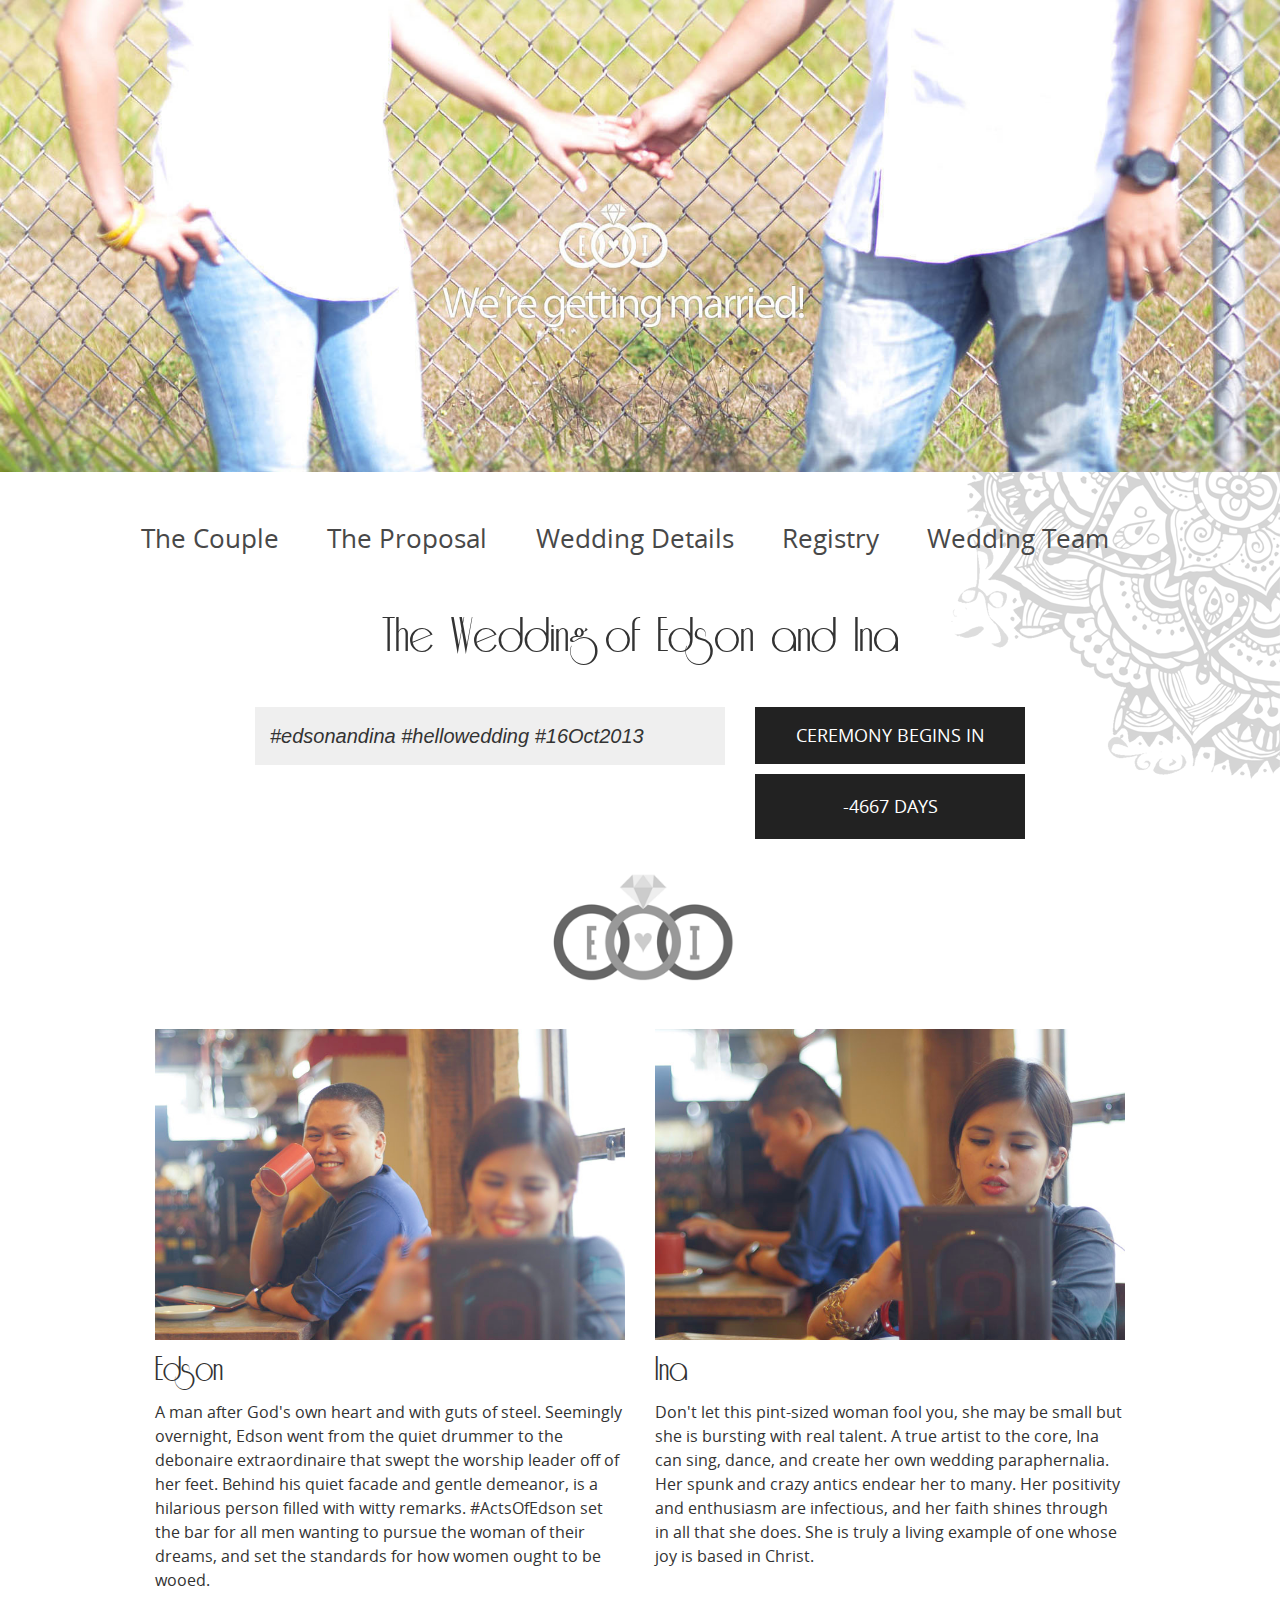
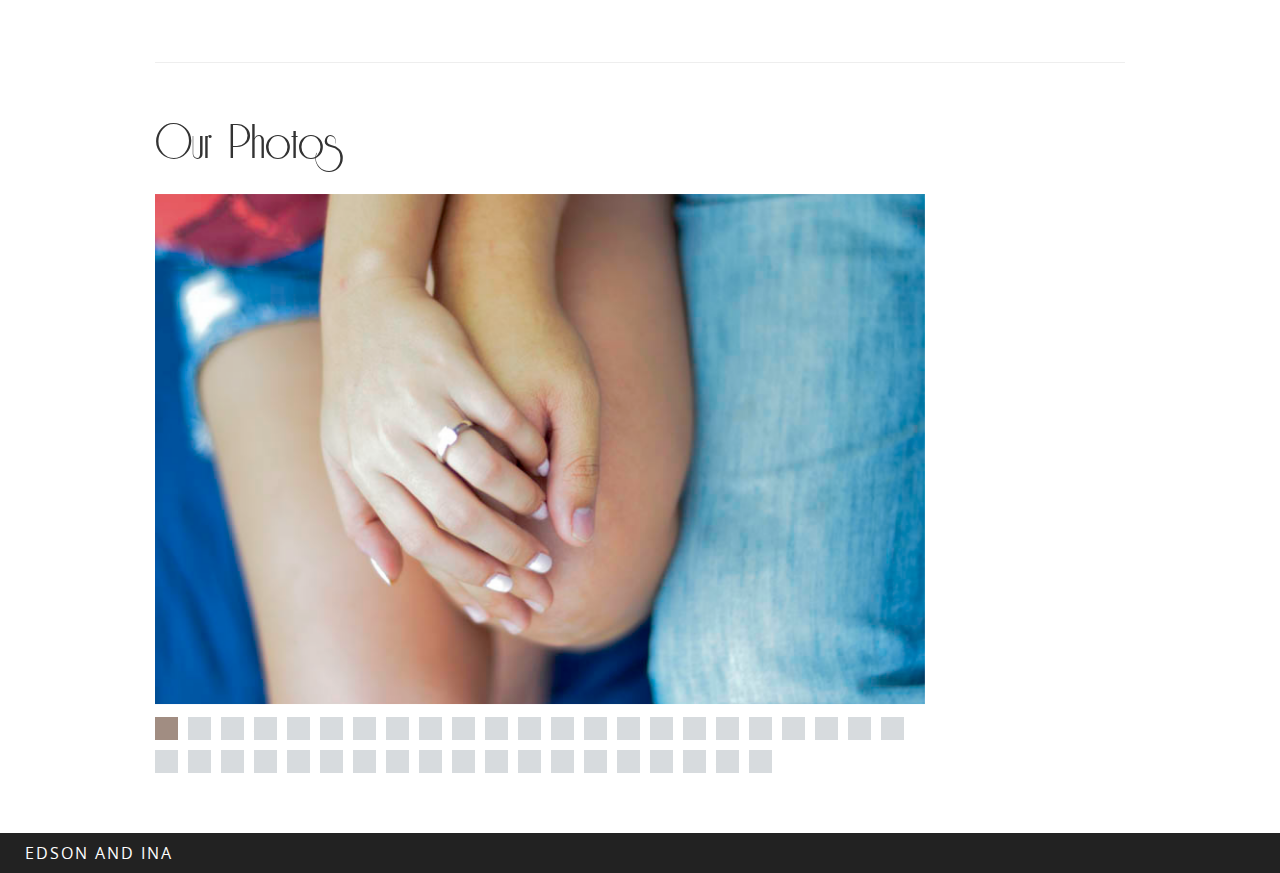
==== commit 53cb86c3: "push for additional photos" ====
--- a/index.html
+++ b/index.html
@@ -73,8 +73,7 @@
                       <img src="./assets/couple/couple7.jpg" alt="" />
                       <img src="./assets/couple/couple8.jpg" alt="" />
                       <img src="./assets/couple/couple9.jpg" alt="" />
-                      <img src="./assets/couple/couple10.jpg" alt="" />  
-                    
+                      <img src="./assets/couple/couple10.jpg" alt="" />                      
                       <img src="./assets/couple/couple13.jpg" alt="" />
                       <img src="./assets/couple/couple14.jpg" alt="" />
                       <img src="./assets/couple/couple15.jpg" alt="" />
@@ -95,7 +94,17 @@
                       <img src="./assets/couple/couple30.jpg" alt="" />
                       <img src="./assets/couple/couple31.jpg" alt="" />
                       <img src="./assets/couple/couple32.jpg" alt="" />                      
-                      <img src="./assets/couple/couple34.jpg" alt="" />                  
+                      <img src="./assets/couple/couple34.jpg" alt="" />              
+                      <img src="./assets/couple/couple35.jpg" alt="" />
+                      <img src="./assets/couple/couple36.jpg" alt="" />
+                      <img src="./assets/couple/couple37.jpg" alt="" />
+                      <img src="./assets/couple/couple38.jpg" alt="" />
+                      <img src="./assets/couple/couple39.jpg" alt="" />
+                      <img src="./assets/couple/couple40.jpg" alt="" />
+                      <img src="./assets/couple/couple41.jpg" alt="" />
+                      <img src="./assets/couple/couple42.jpg" alt="" />
+                      <img src="./assets/couple/couple43.jpg" alt="" />
+                      <img src="./assets/couple/couple44.jpg" alt="" />
                     </div>
                   </div>
                 </div>
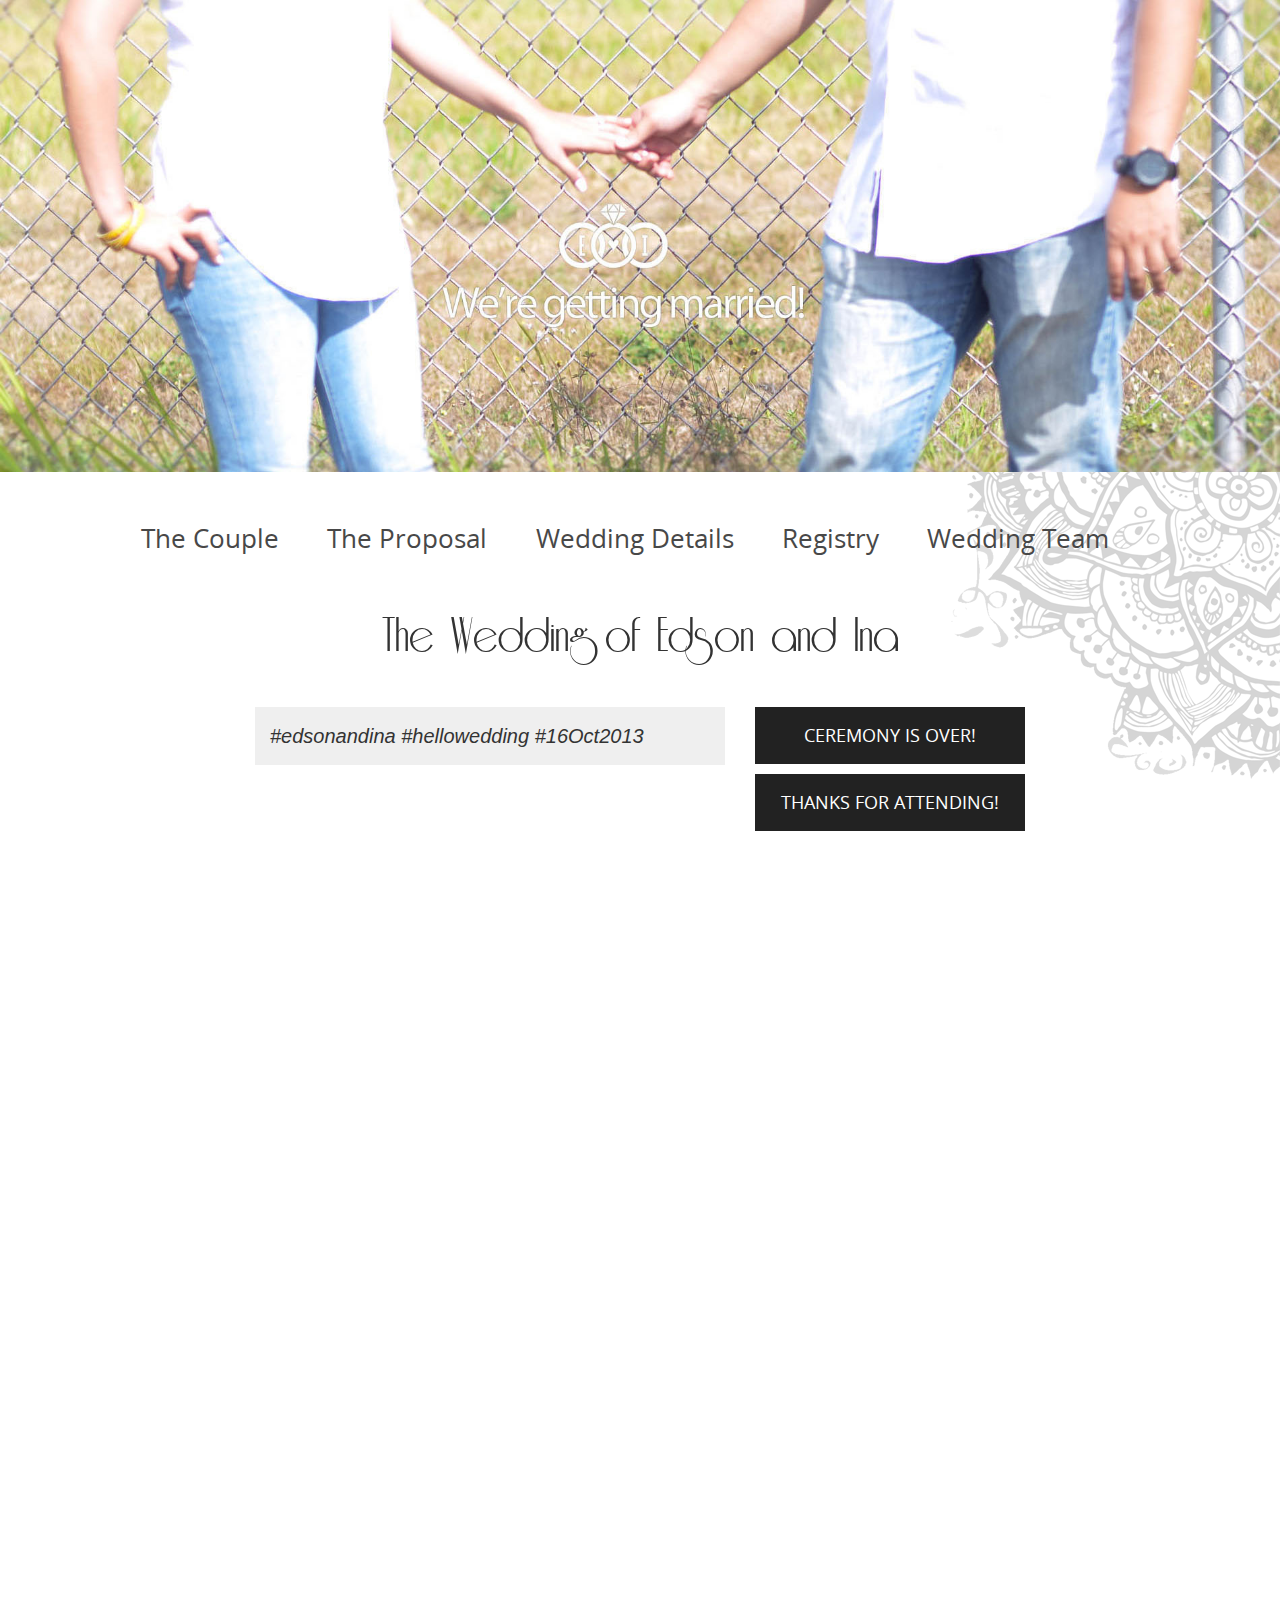
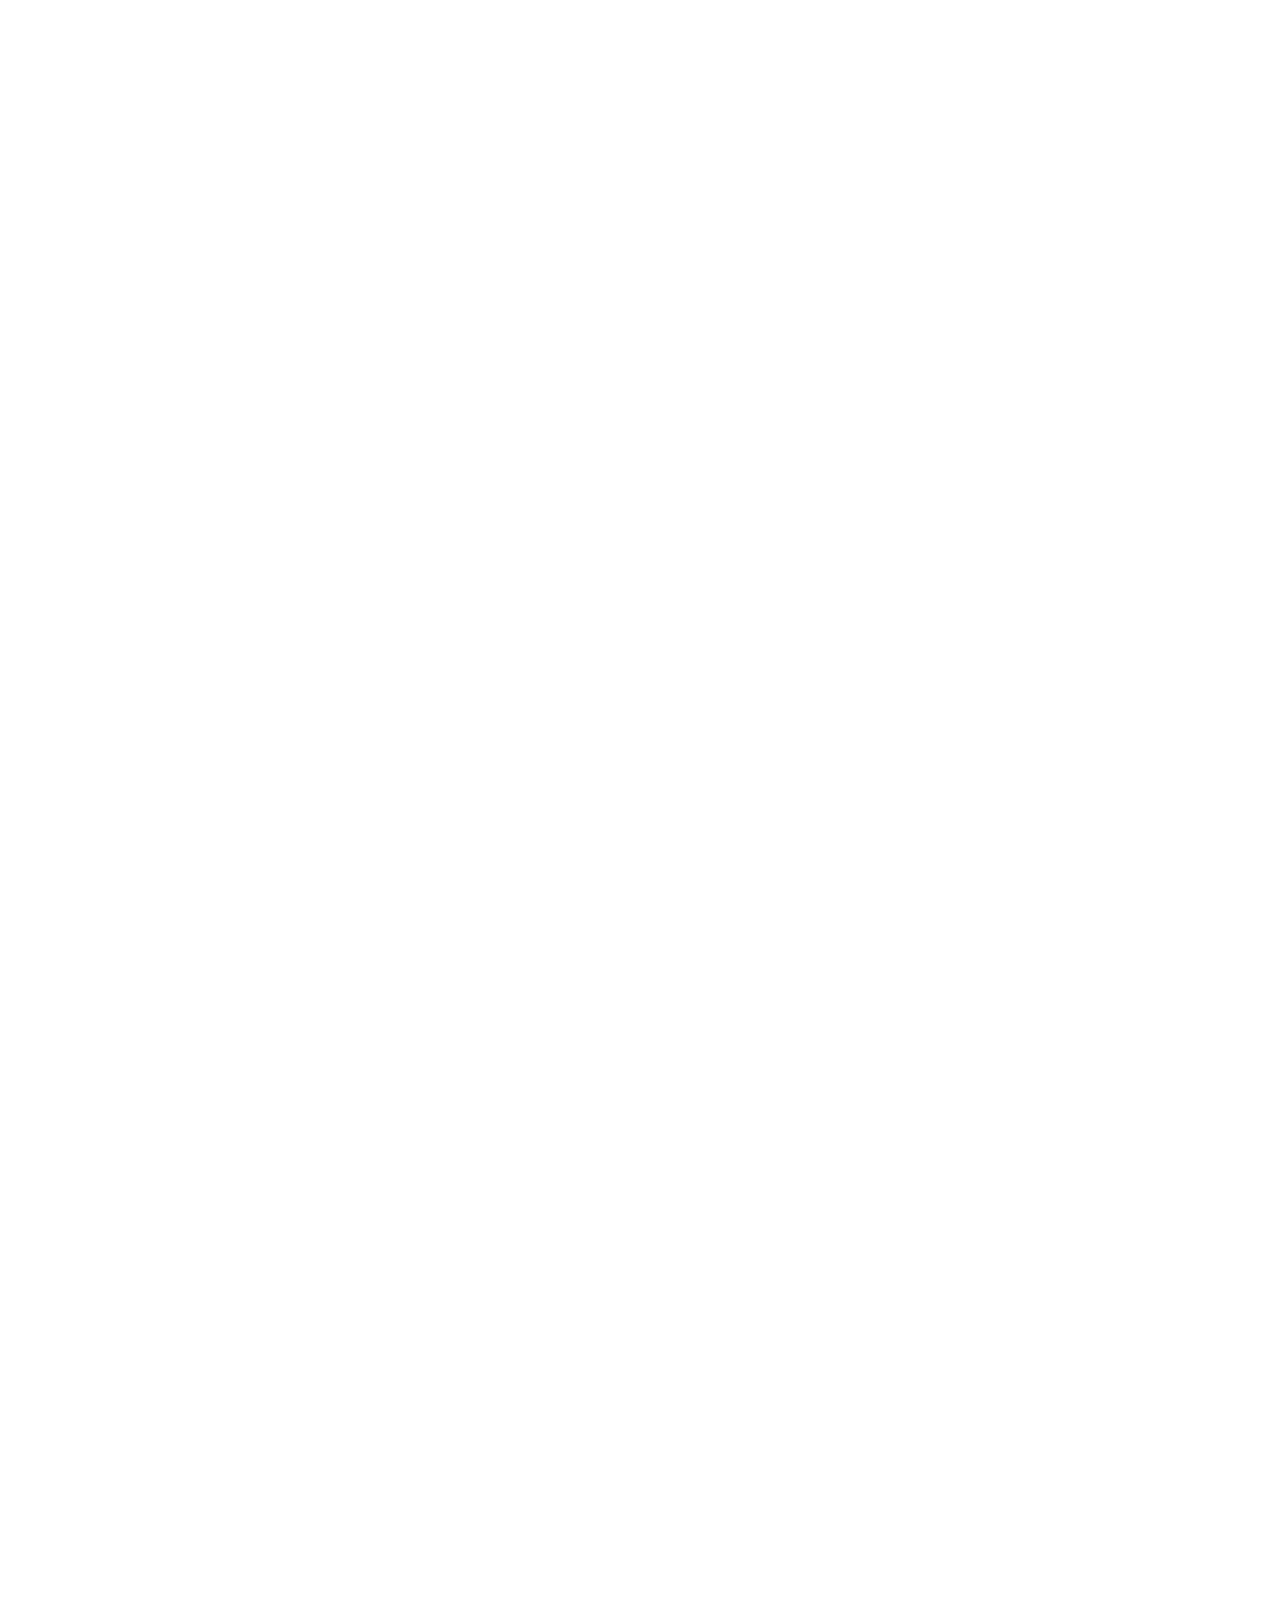
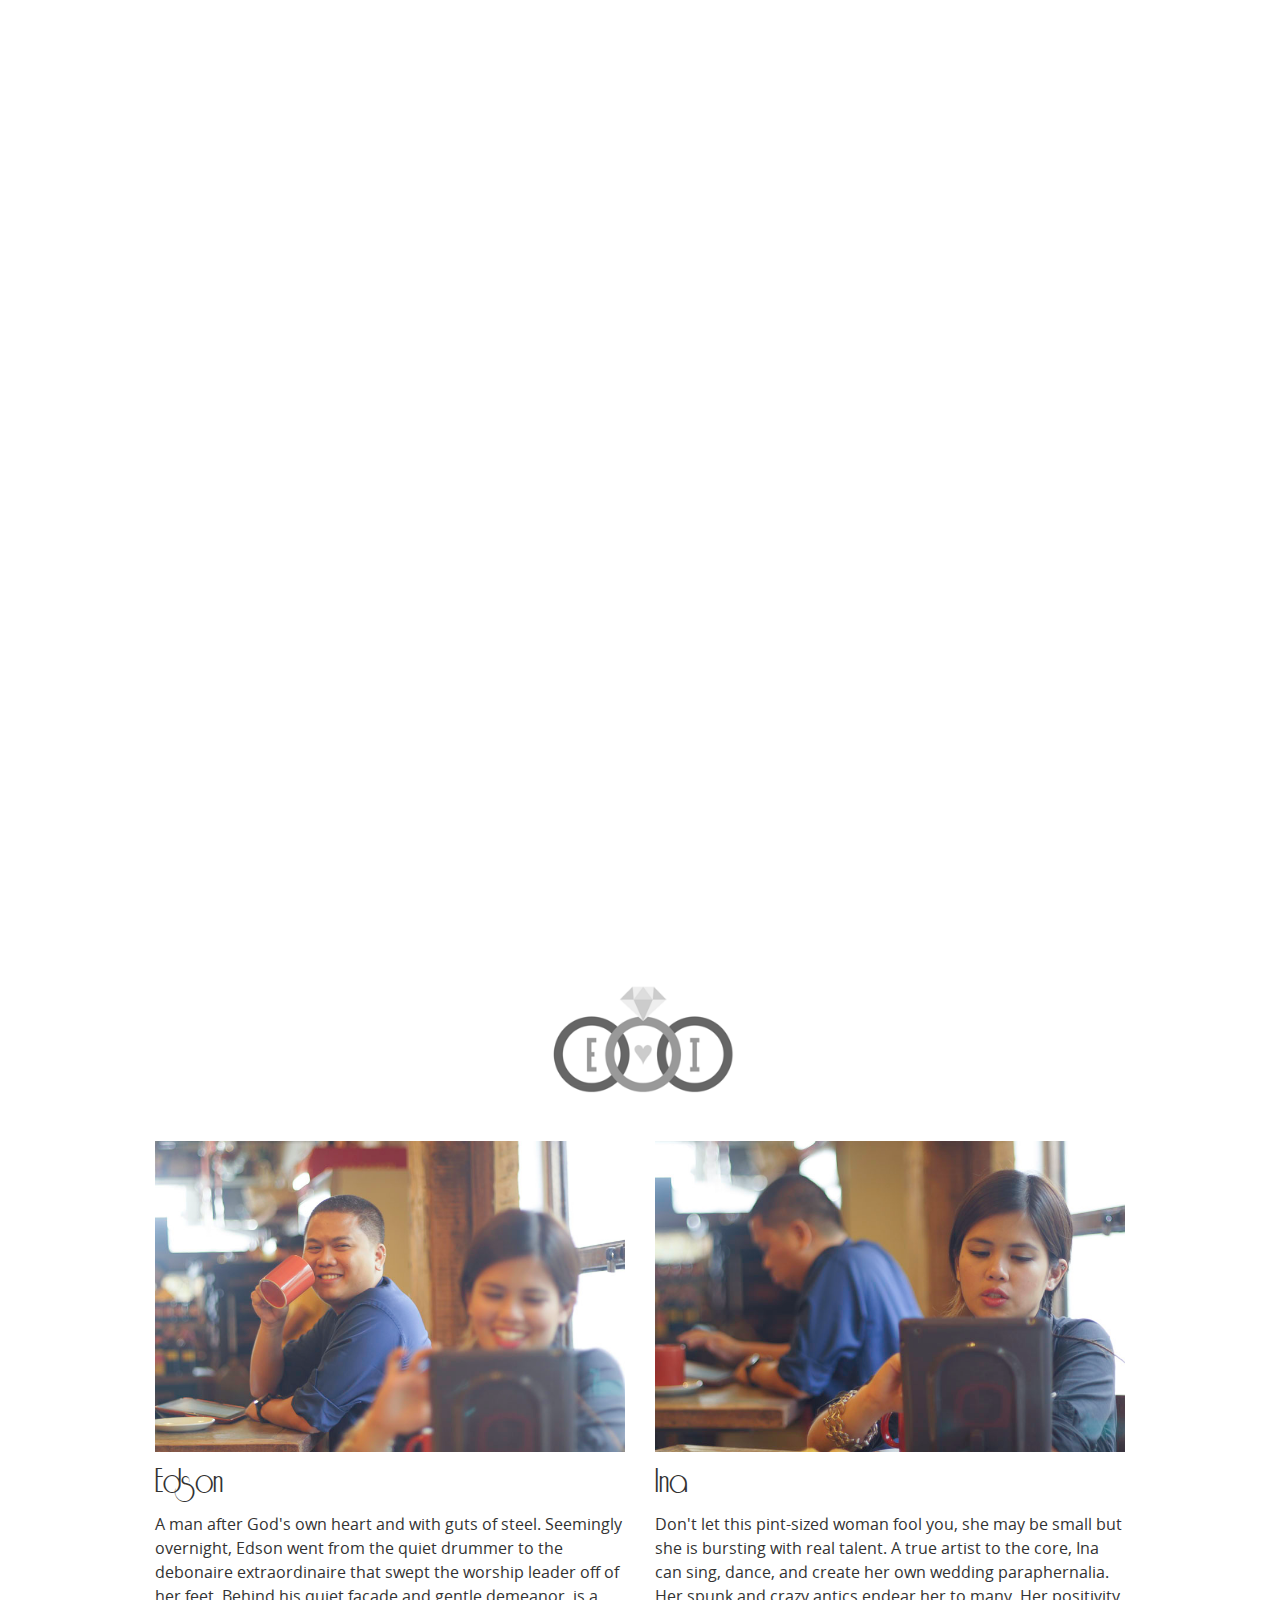
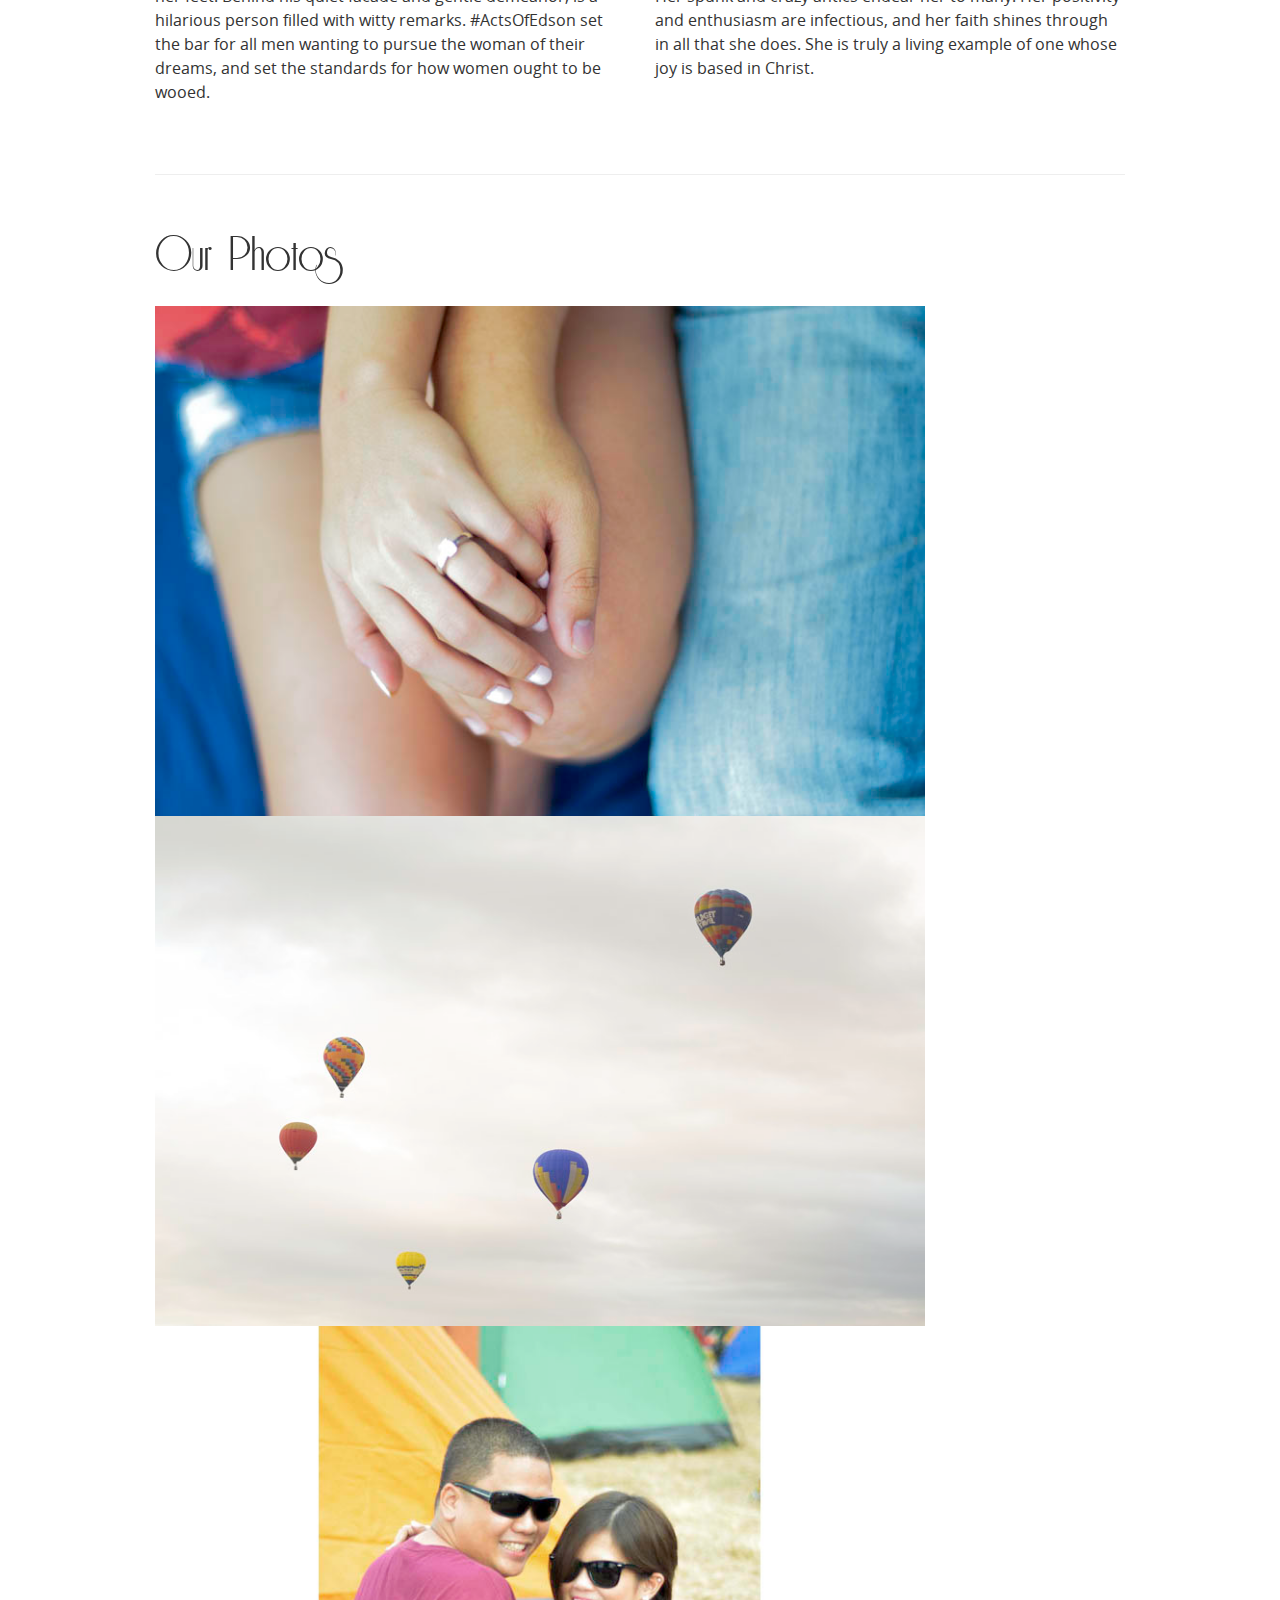
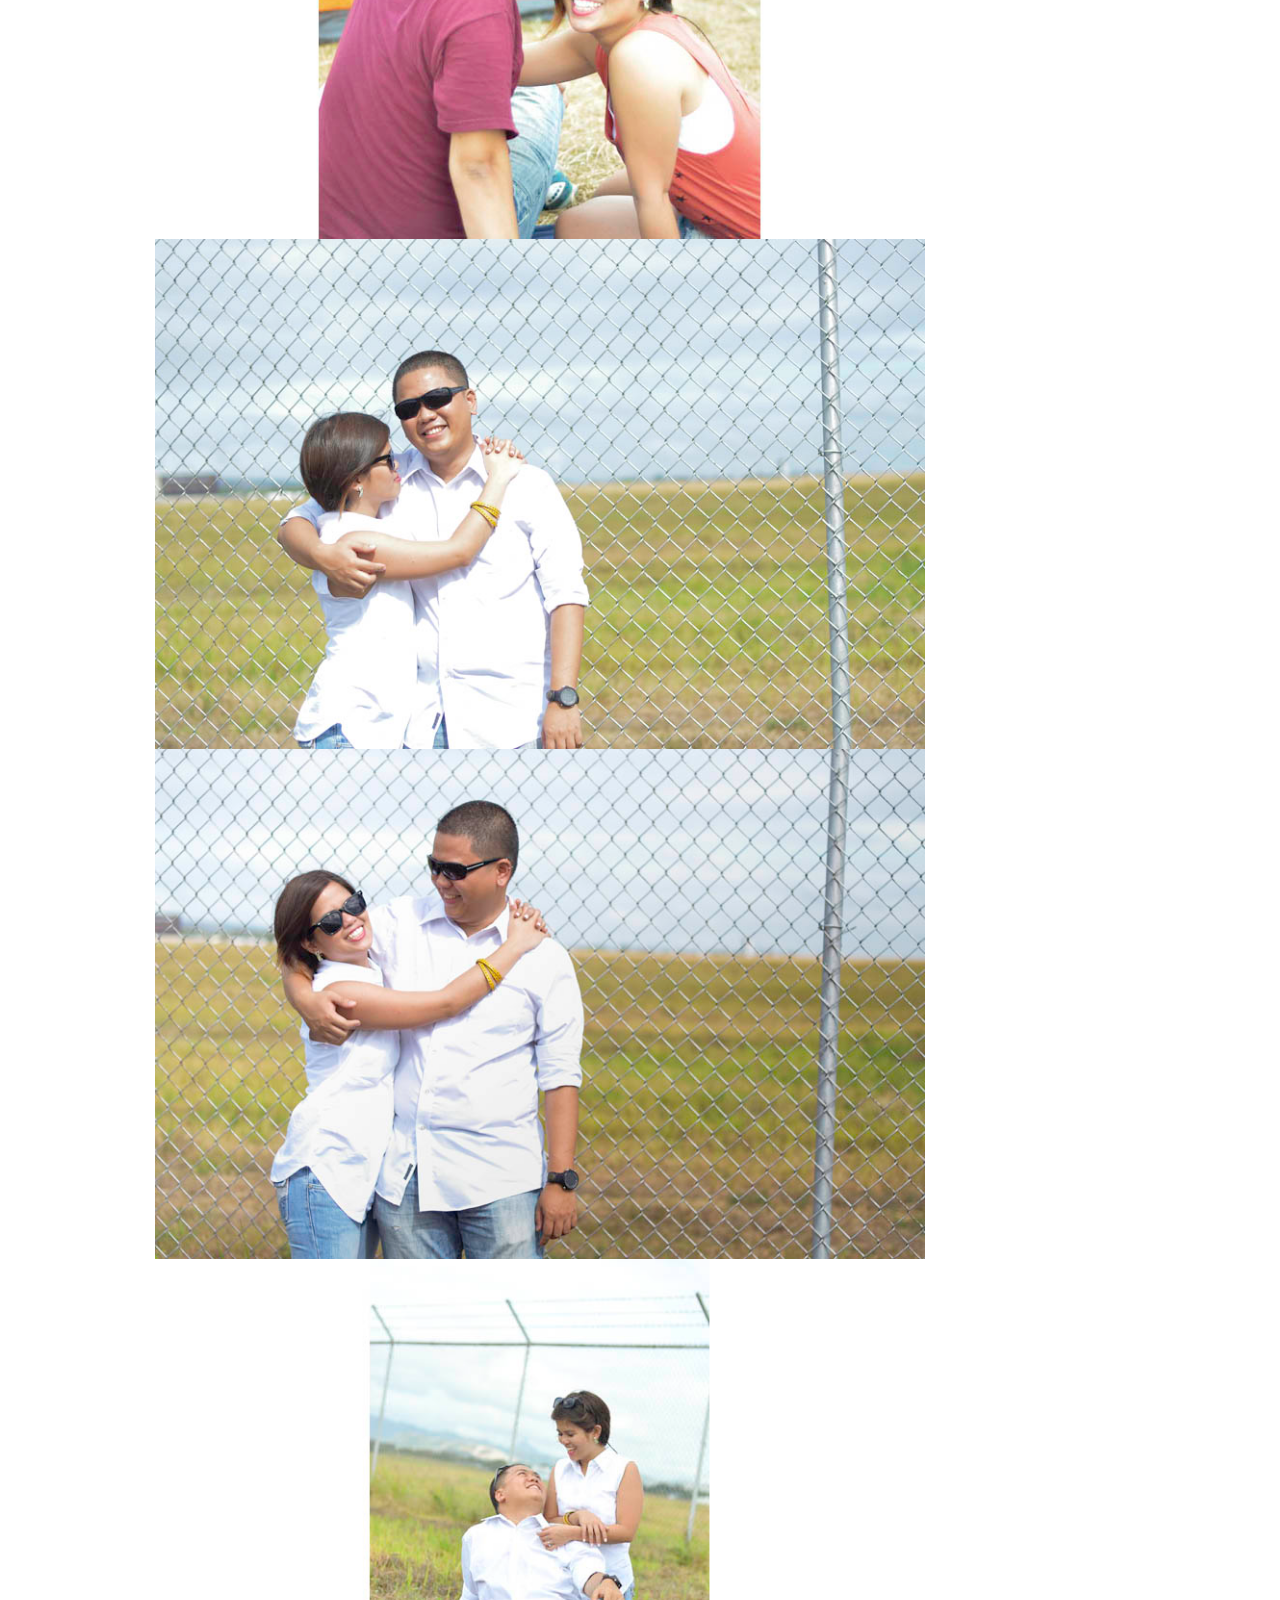
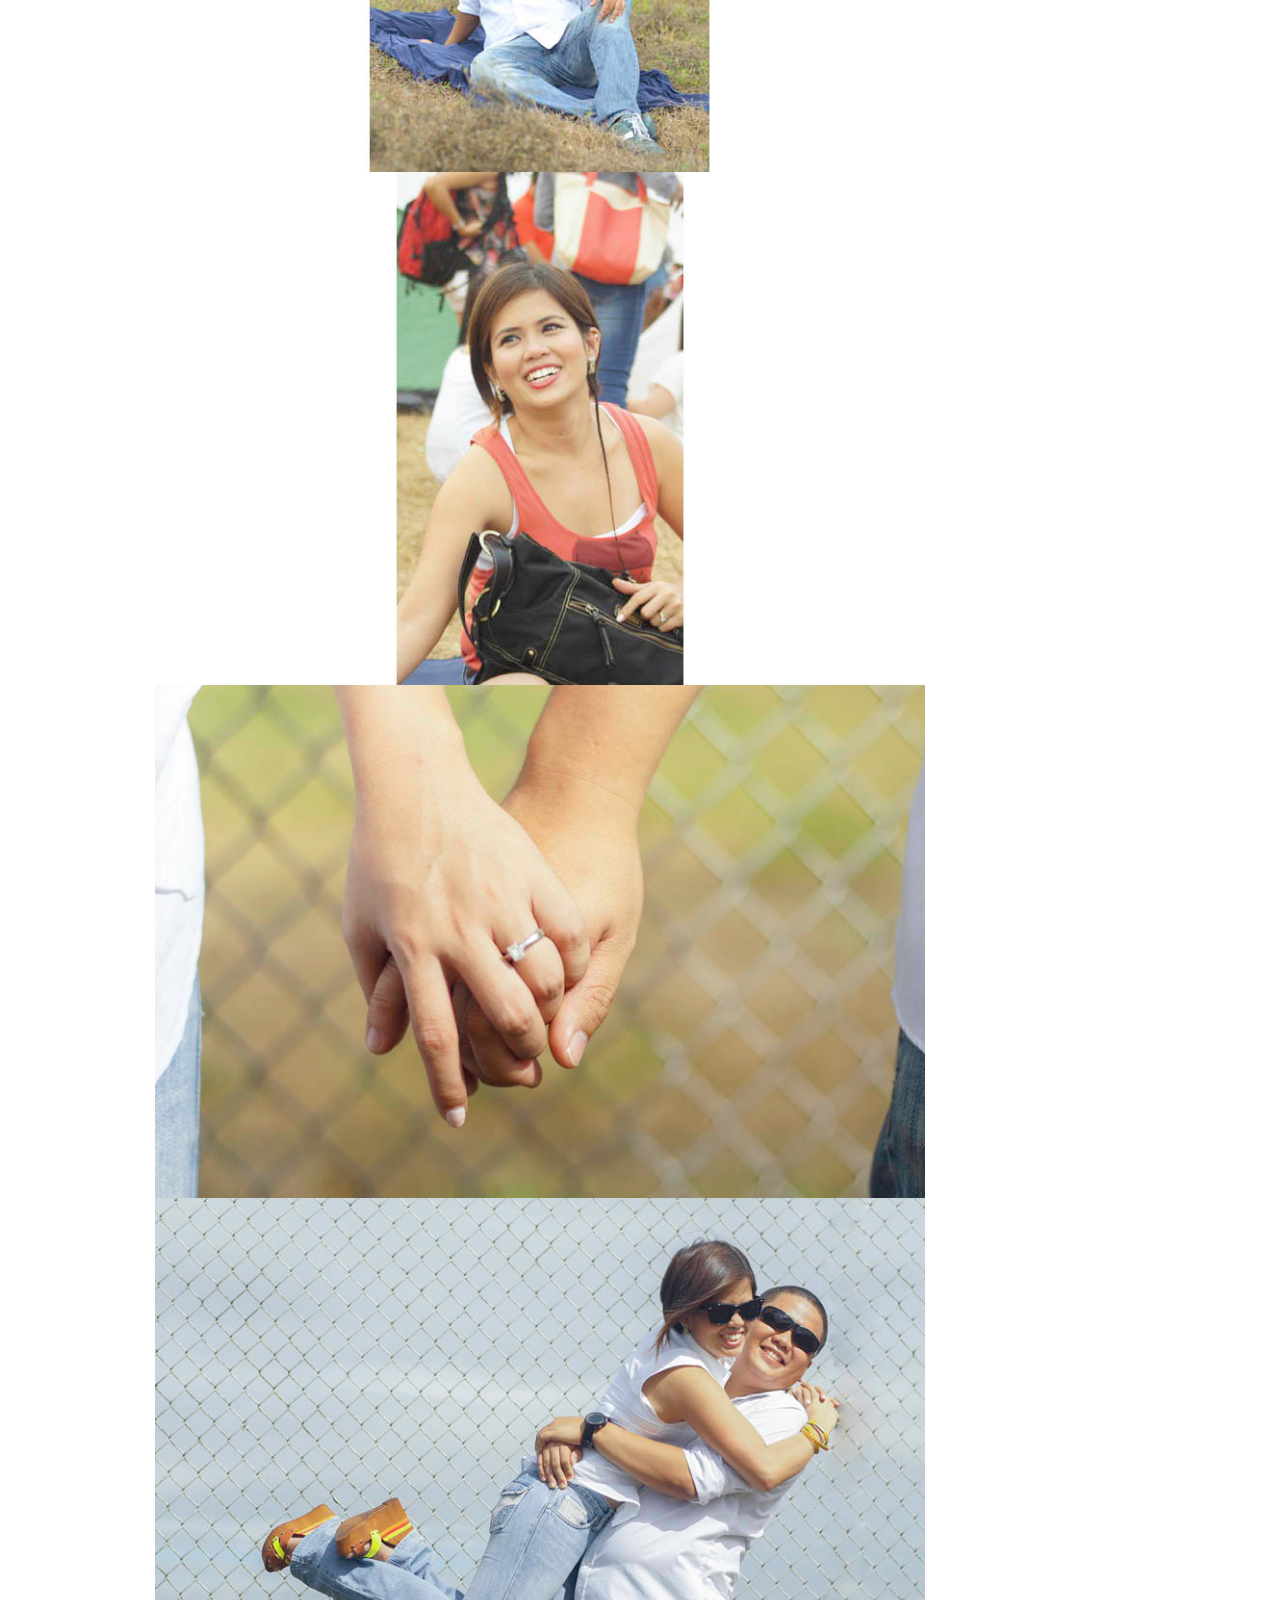
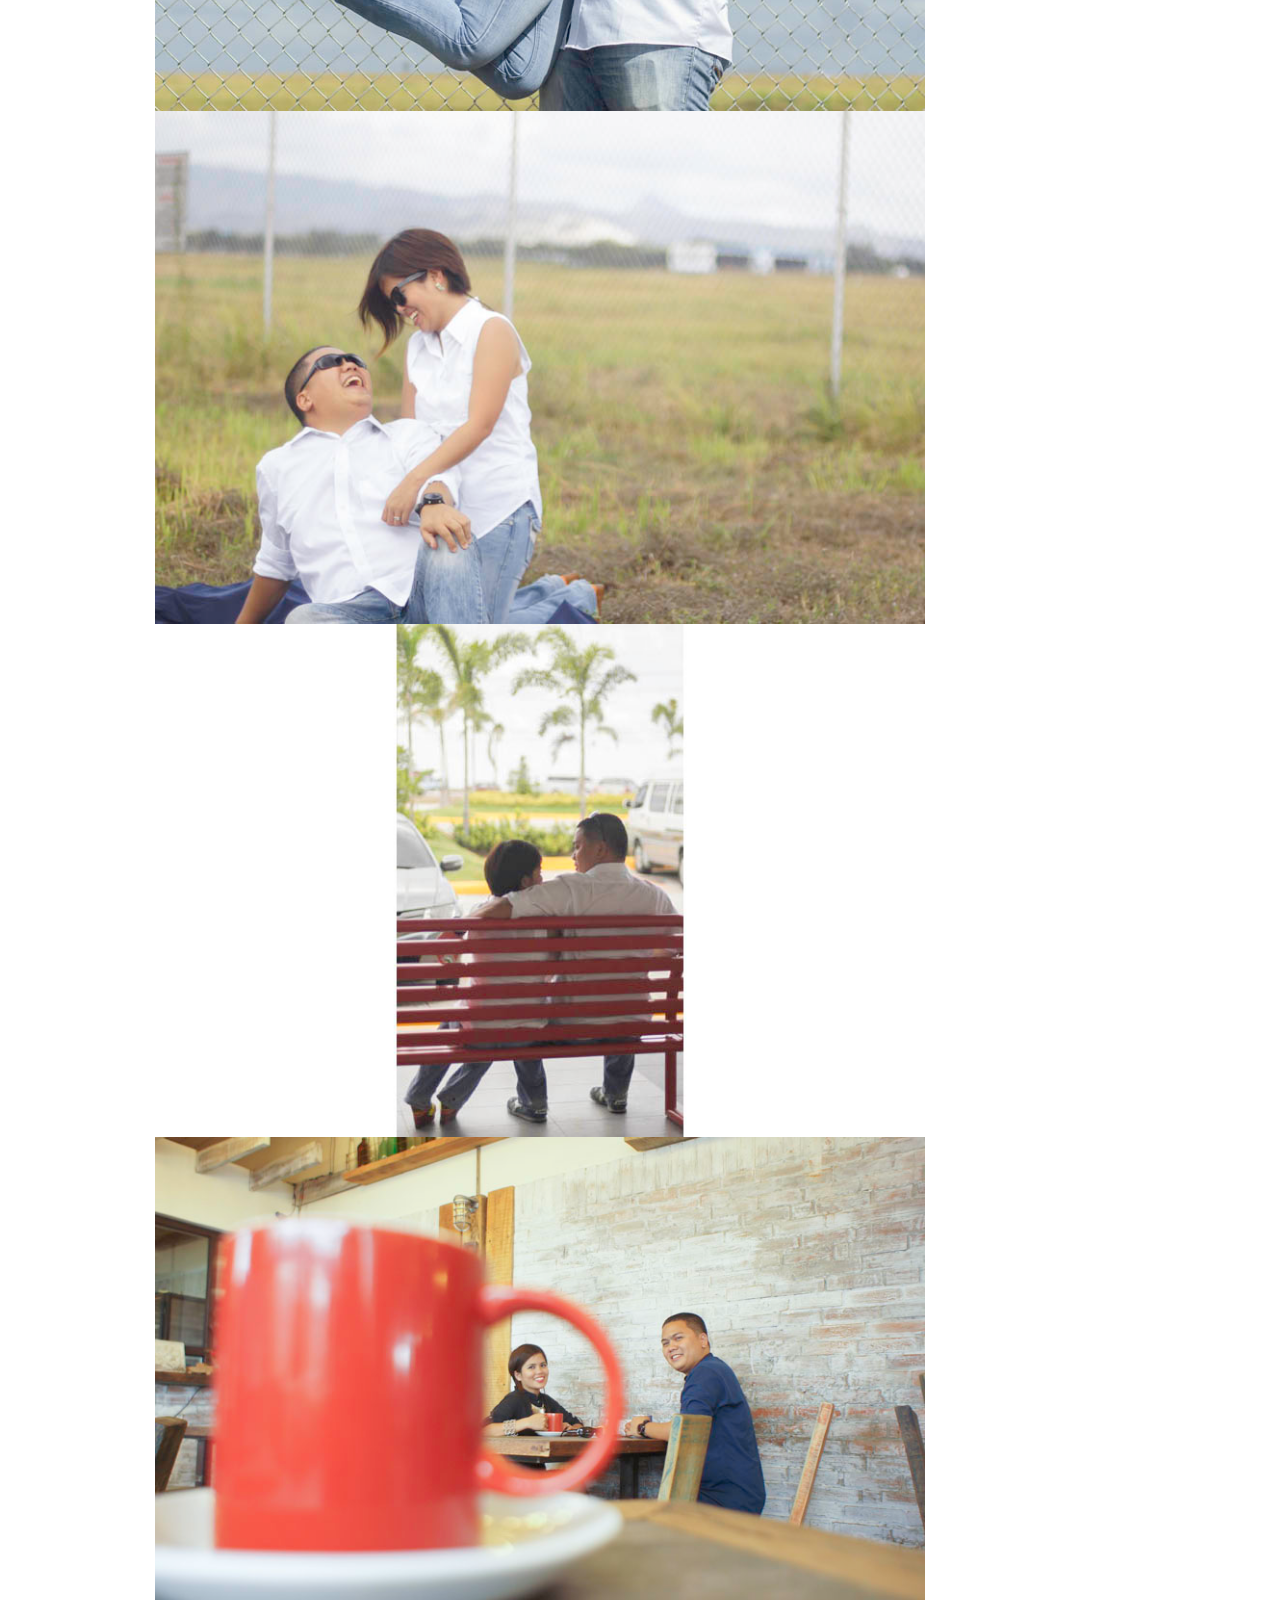
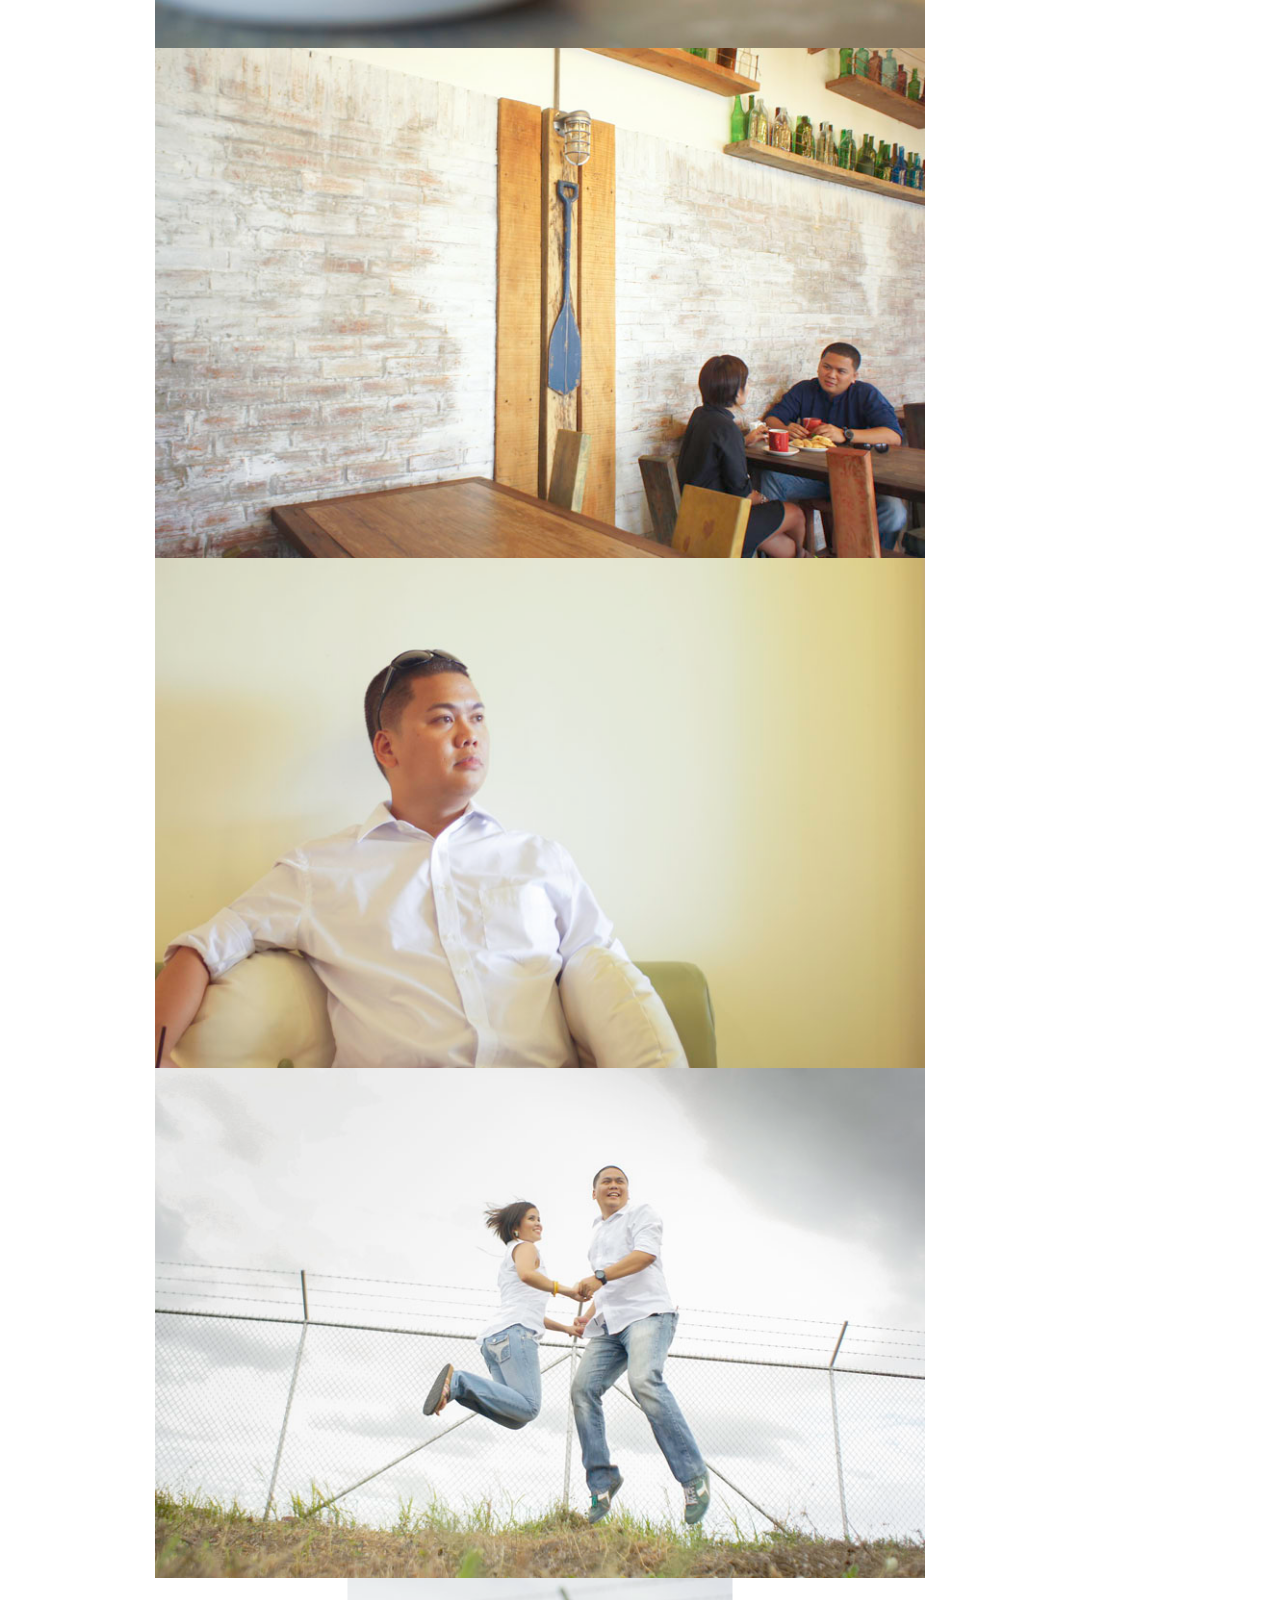
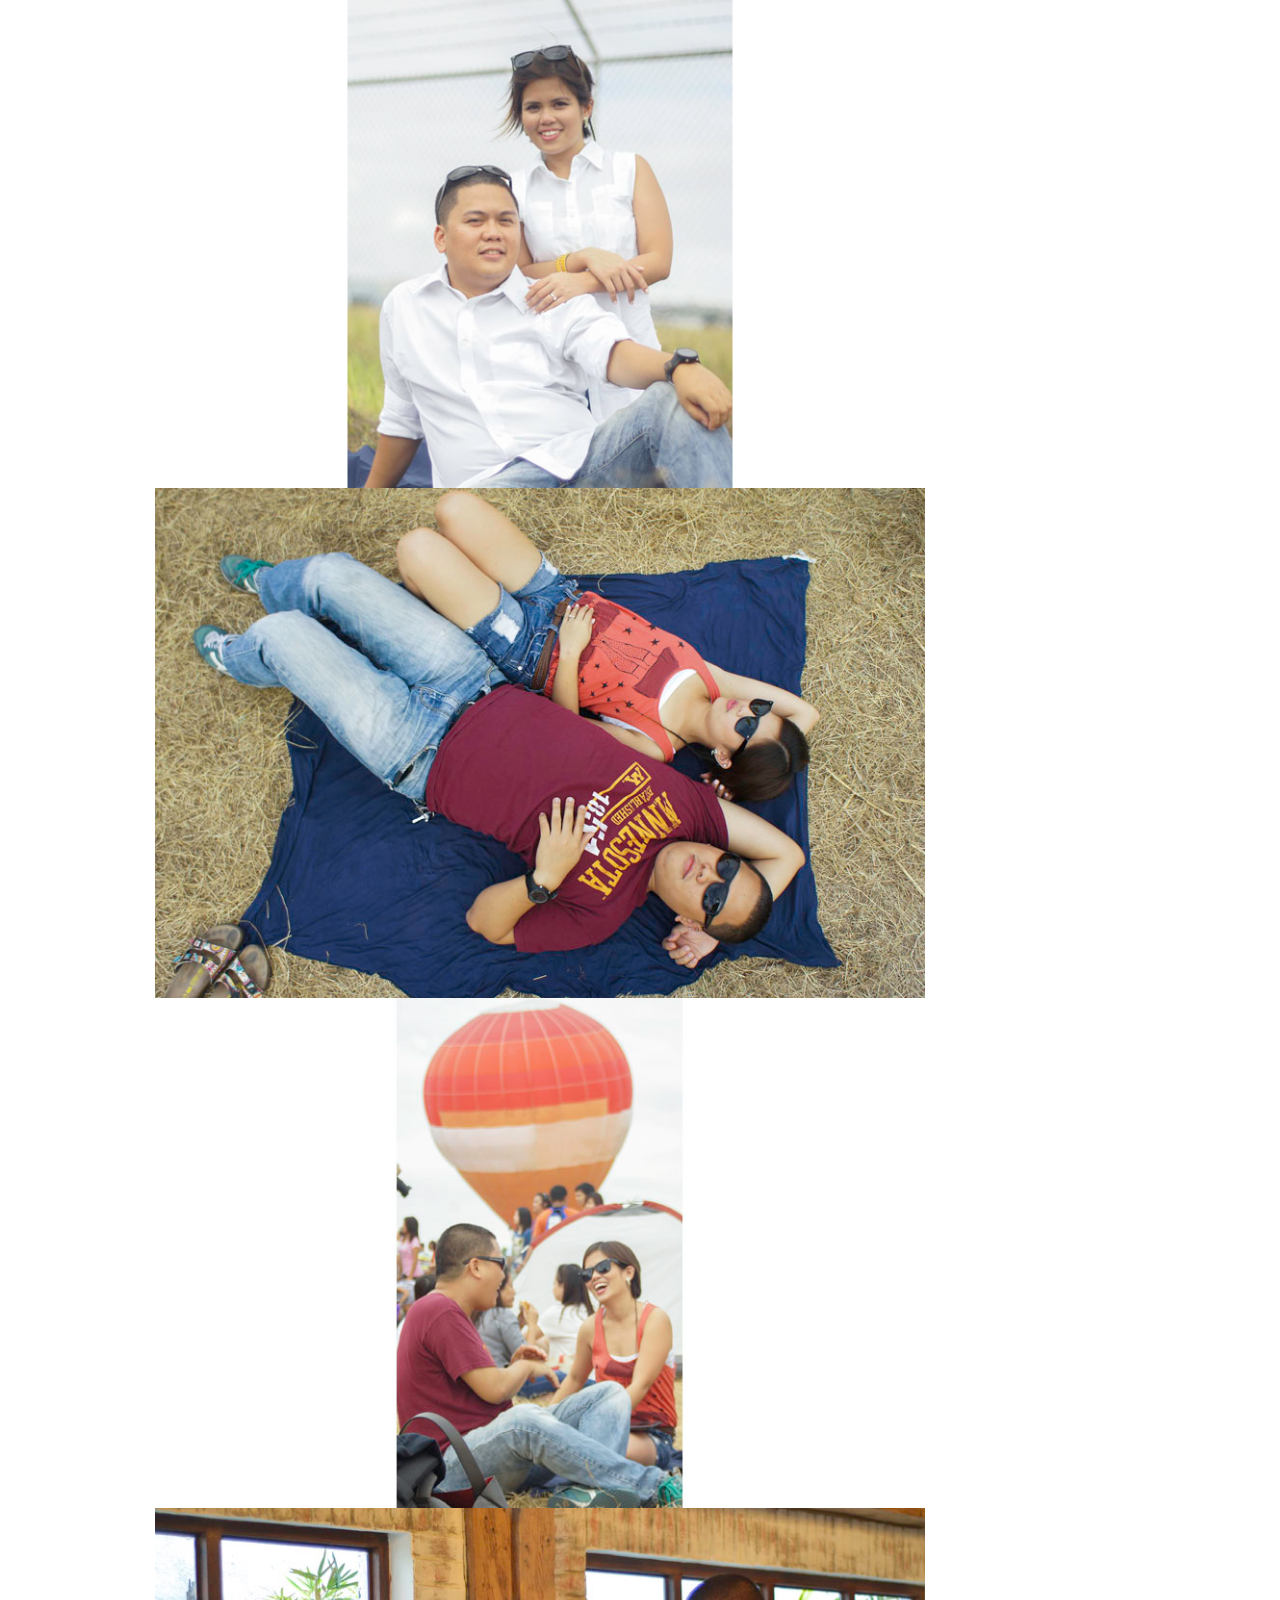
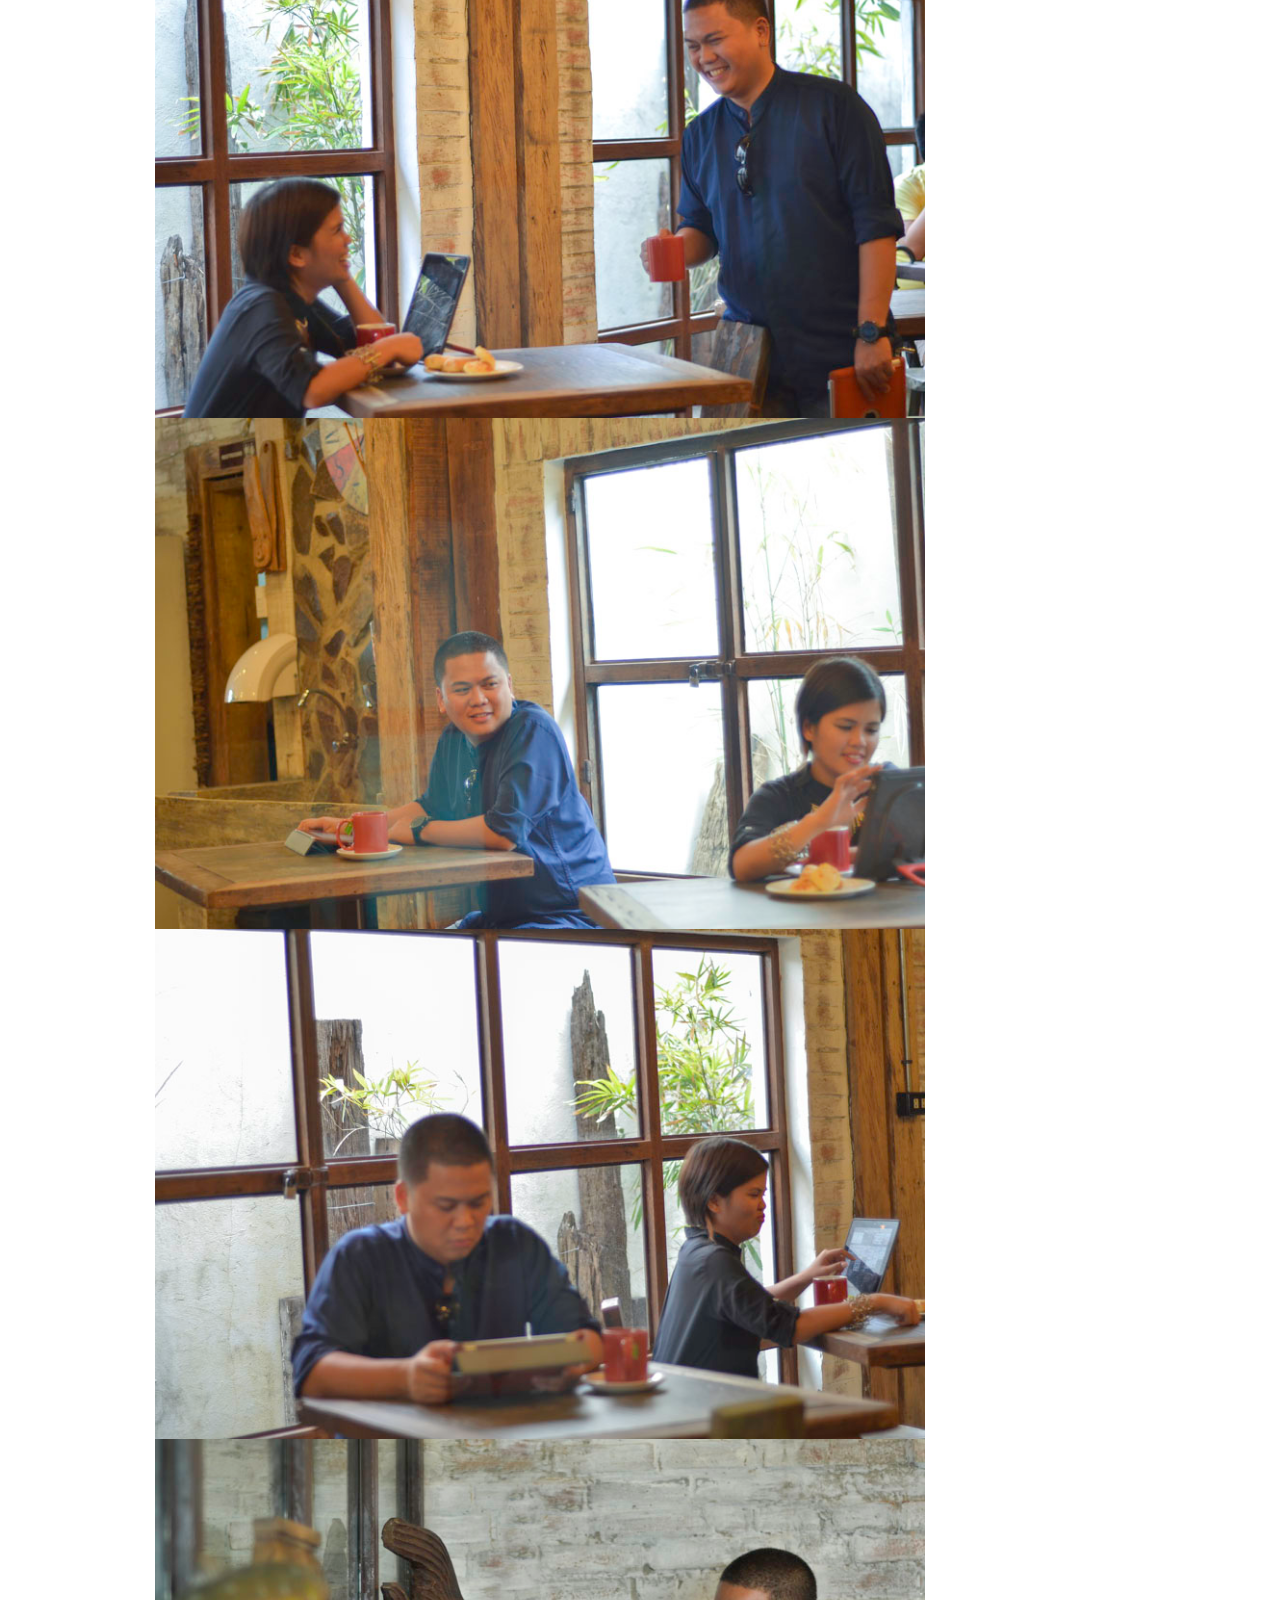
==== commit 1f7fa939: "push for post-wedding photos" ====
--- a/index.html
+++ b/index.html
@@ -31,13 +31,21 @@
                 <div class="row">
                   <div class="offset2 span5 highlight">
                     <p>#edsonandina #hellowedding #16Oct2013</p>
+                    <!-- SnapWidget -->
                   </div>              
                   <div class="span3">
-                    <p class="timer-label">Ceremony Begins In</p>
+                    <p class="timer-label">Ceremony Is Over!</p>
                     <p id="timer">
-                      
+                      Thanks for Attending!
                     </p>
                   </div>
+                </div>
+                <div class="row">
+                  <div class="offset2 span8">
+                     <!-- SnapWidget -->
+<!-- SnapWidget -->
+<iframe src="http://snapwidget.com/in/?h=ZWRzb25hbmRpbmF8aW58MjAwfDN8MTZ8fG5vfDV8bm9uZXxvblN0YXJ0fHllcw==&v=191013" allowTransparency="true" frameborder="0" scrolling="no" style="border:none; overflow:hidden; display: block; margin: 0px auto; width:615px; height: 3280px" ></iframe>
+                  </div>                 
                 </div>
                 <img src="./assets/logo2.png" alt="" class="logo-img" />                    
                 <div class="row">                                              
@@ -120,30 +128,7 @@
         </div>
     </footer>
     <script src="./js/jquery-1.9.1.min.js"></script>
-    <script src="./js/jquery.slides.min.js"></script>    
-    <script src="./js/moment.min.js"></script>
-    <script src="./js/timer.min.js"></script>
-    <script>        
-        $(function (){
-              $('#slides').slidesjs({
-                width: 800,
-                height: 533,
-                navigation: {
-                  active: false
-                },
-                pagination: {
-                  active: true,                    
-                  effect: "fade"                    
-                },
-                effect: {
-                  fade: {
-                    speed: 600,                      
-                    crossfade: true                     
-                  }
-                }                               
-              });
-        });    
-    </script>
+    <script src="./js/jquery.slides.min.js"></script>       
 </body>
 </html>
 
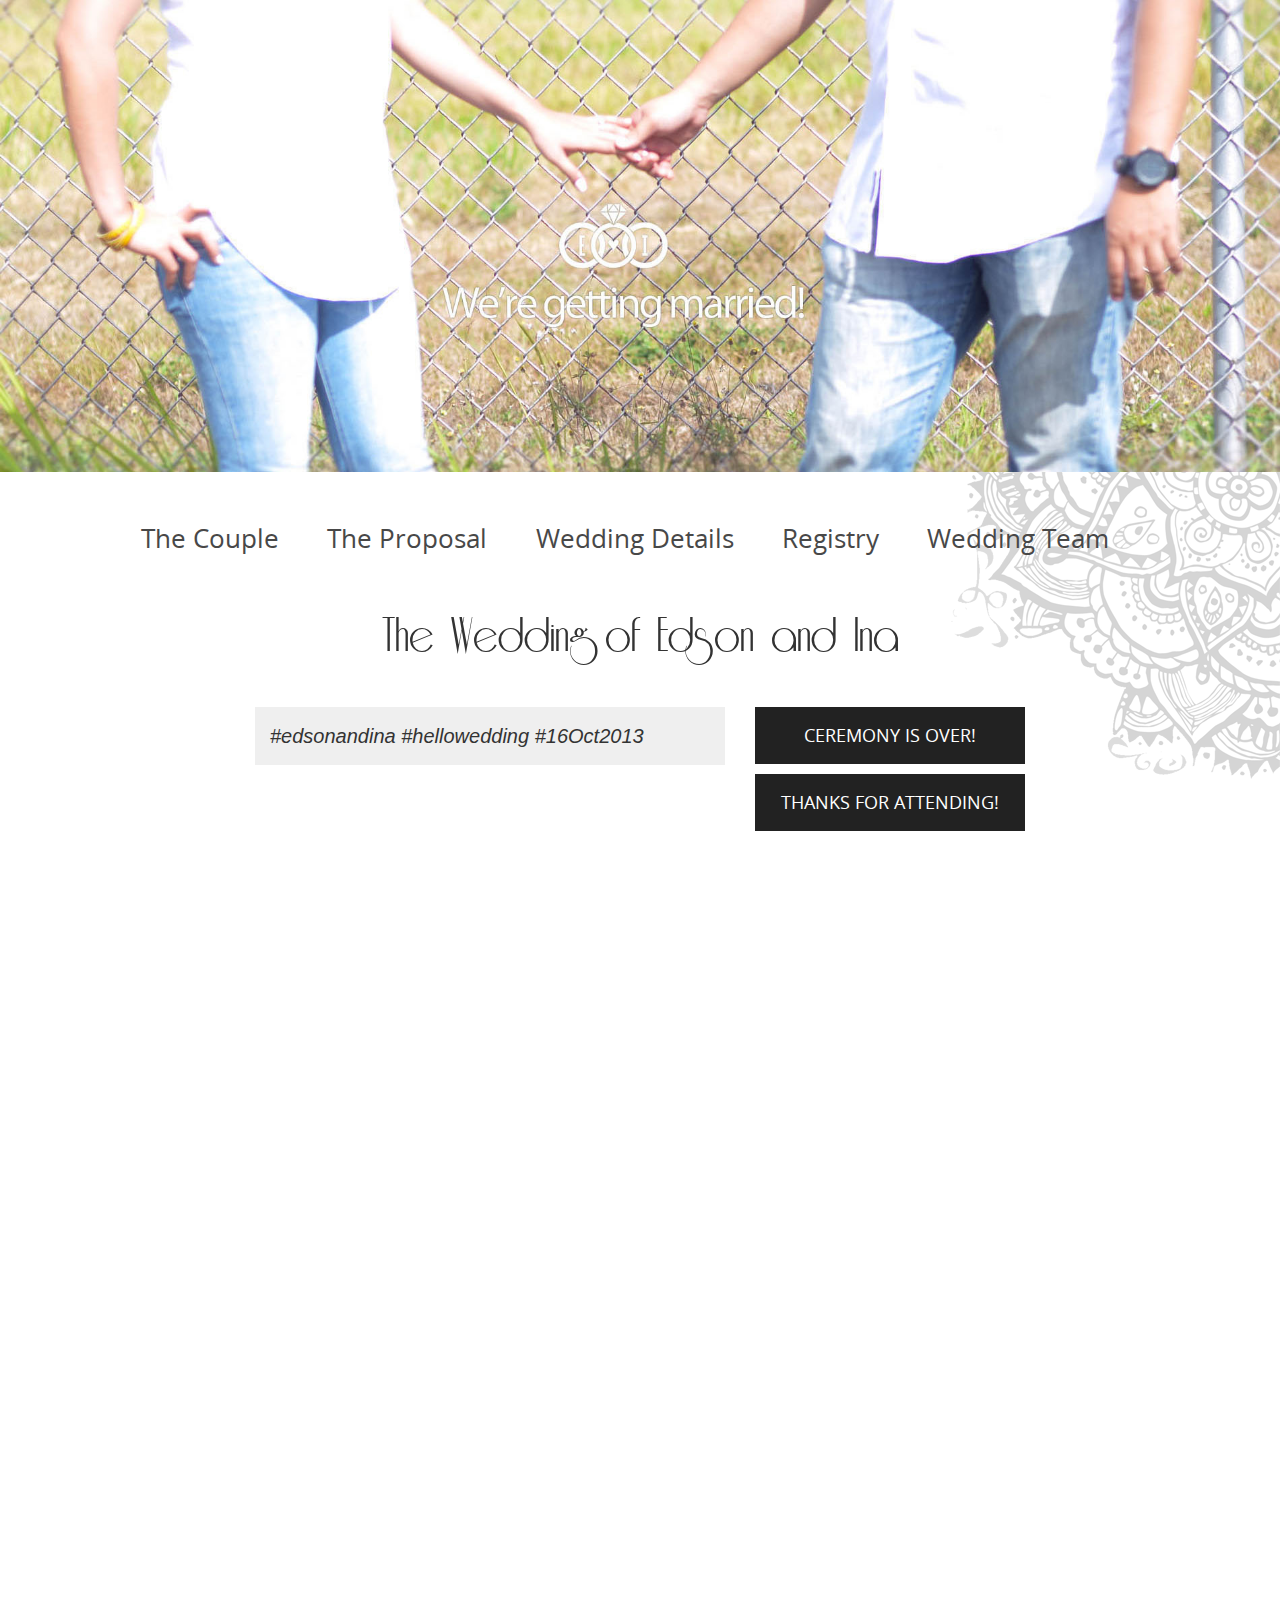
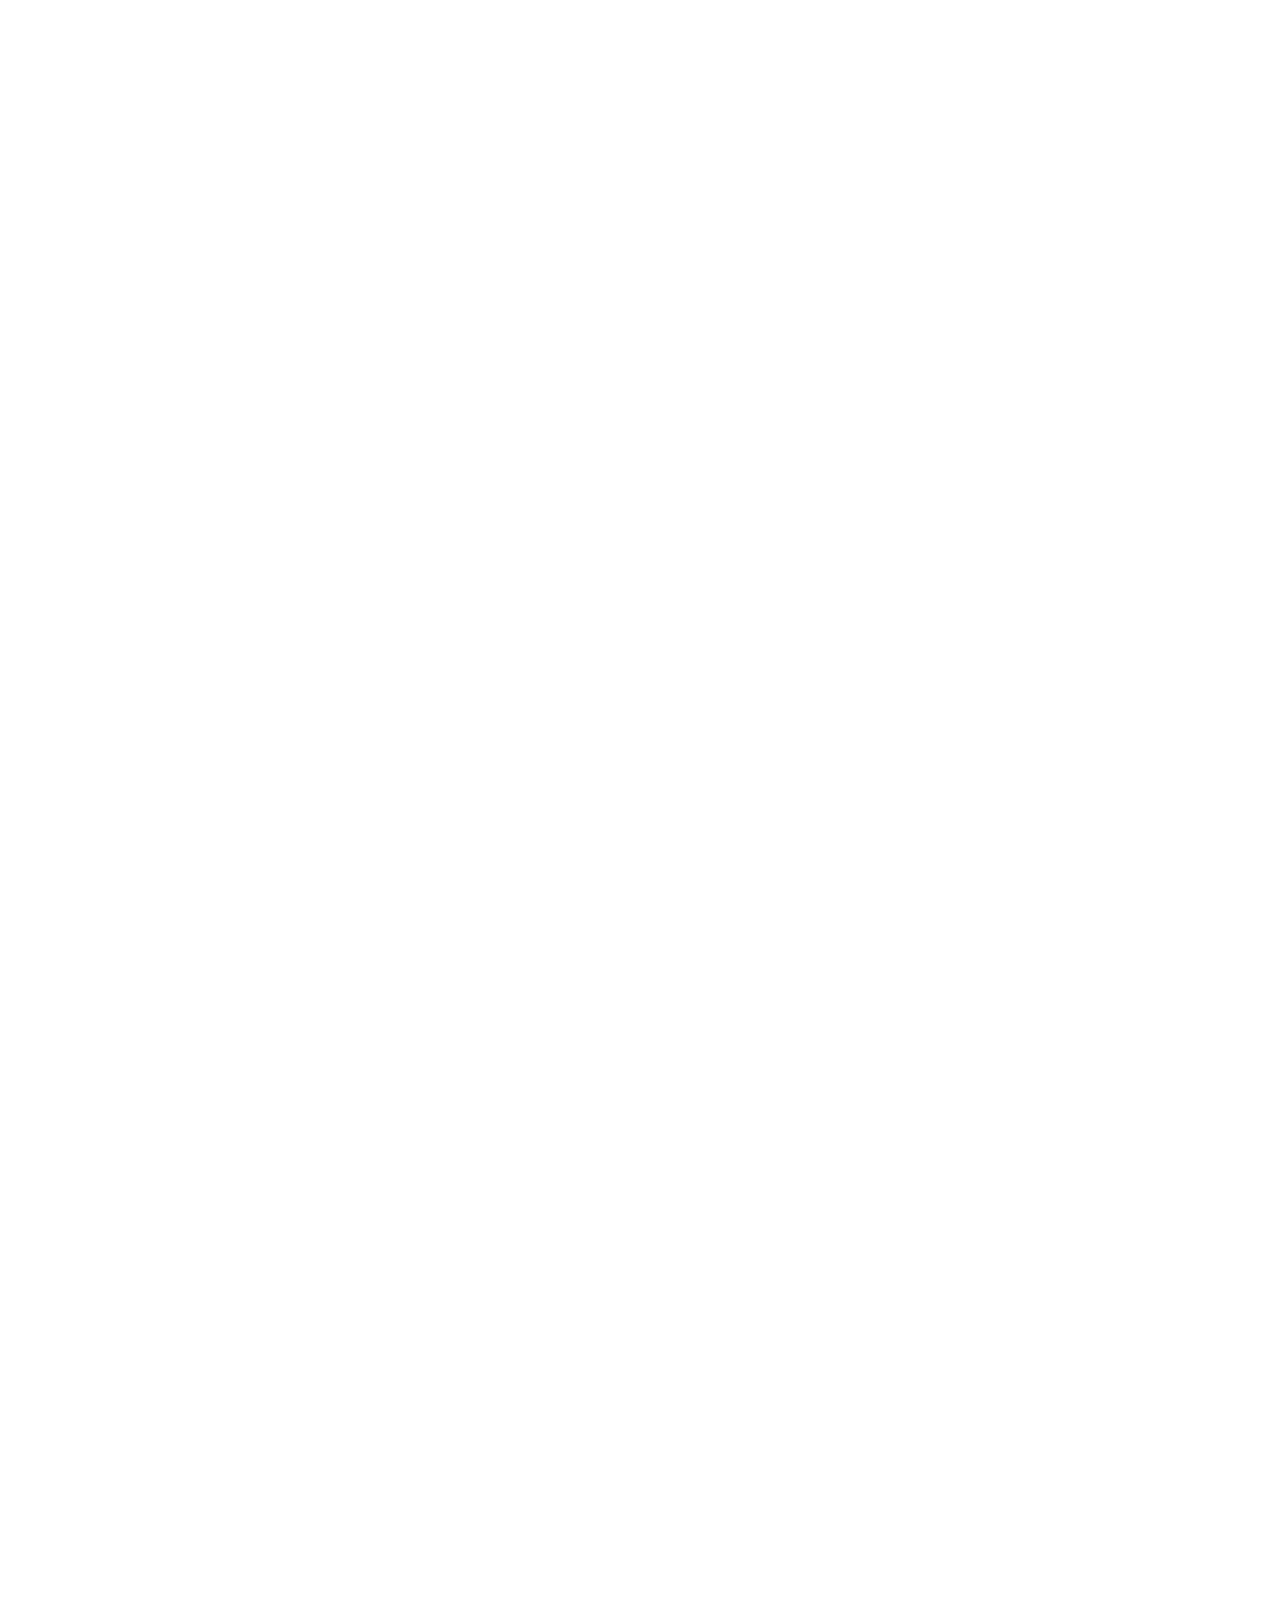
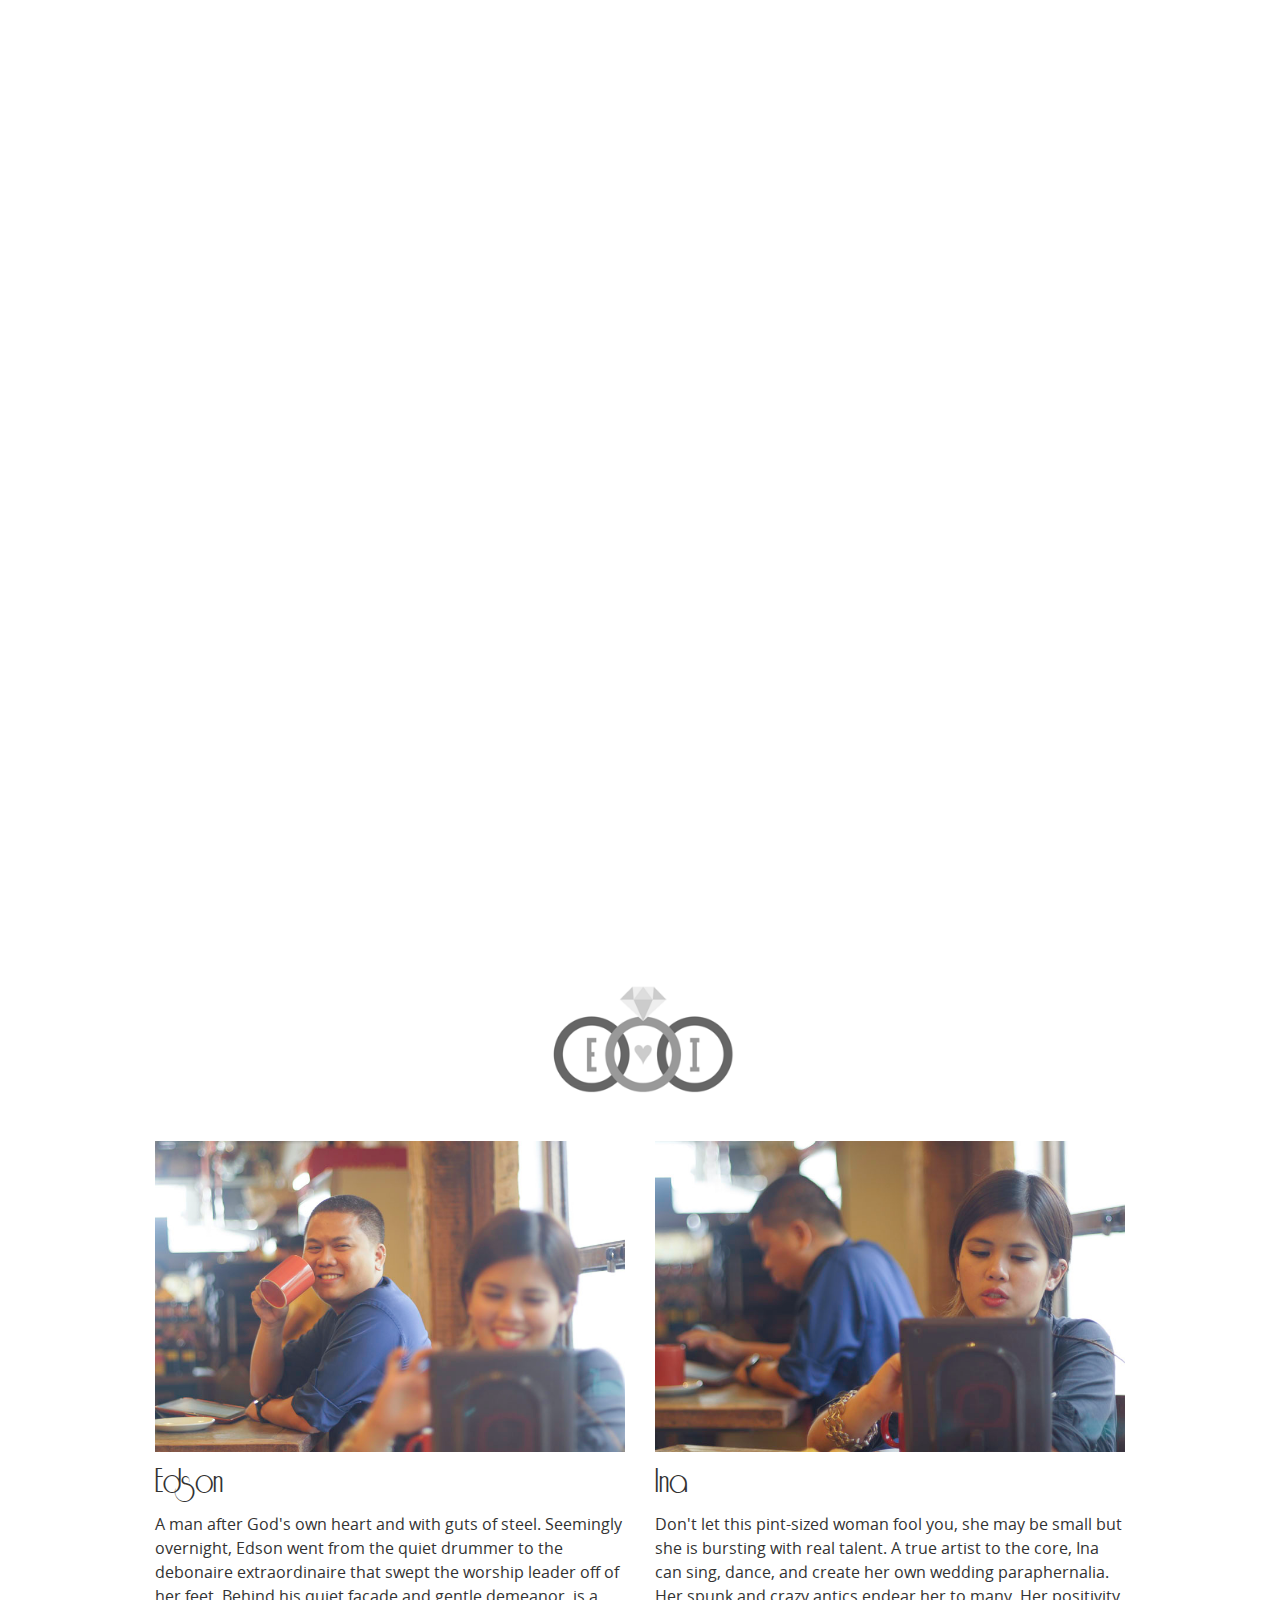
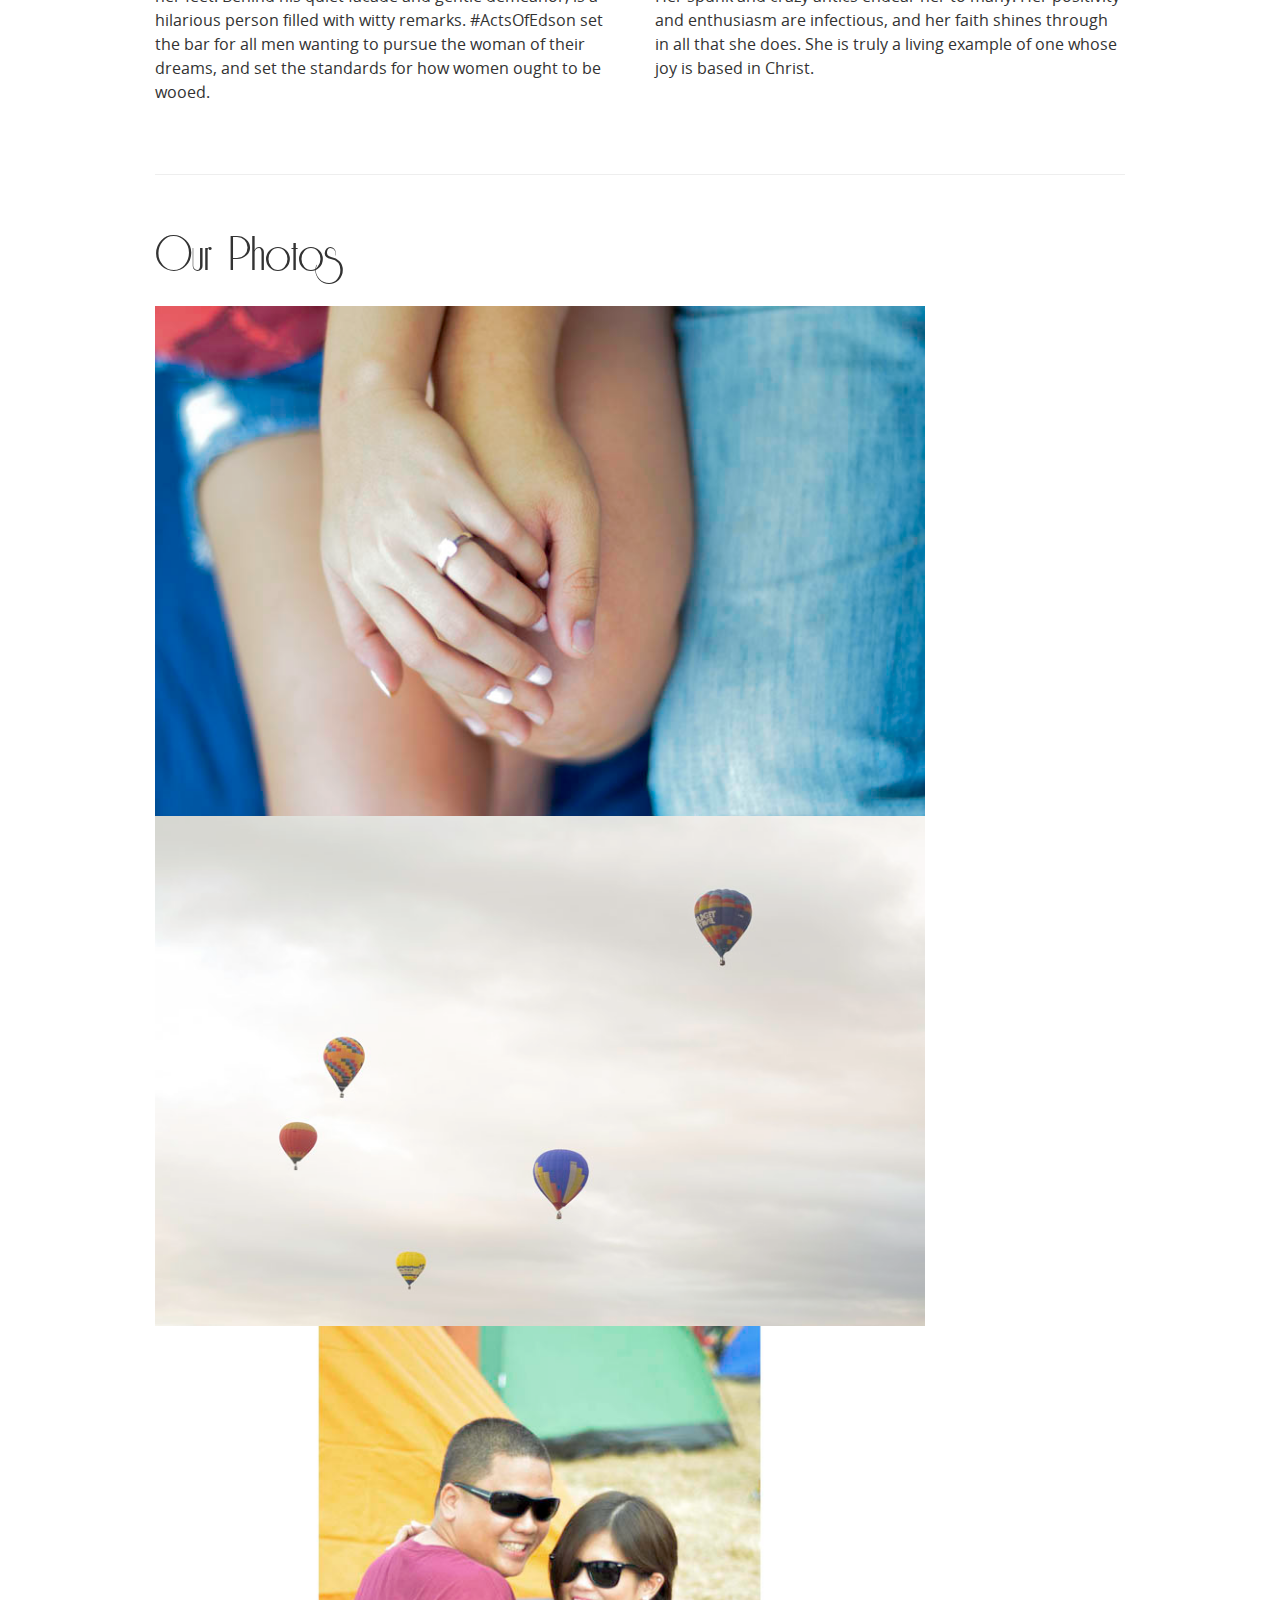
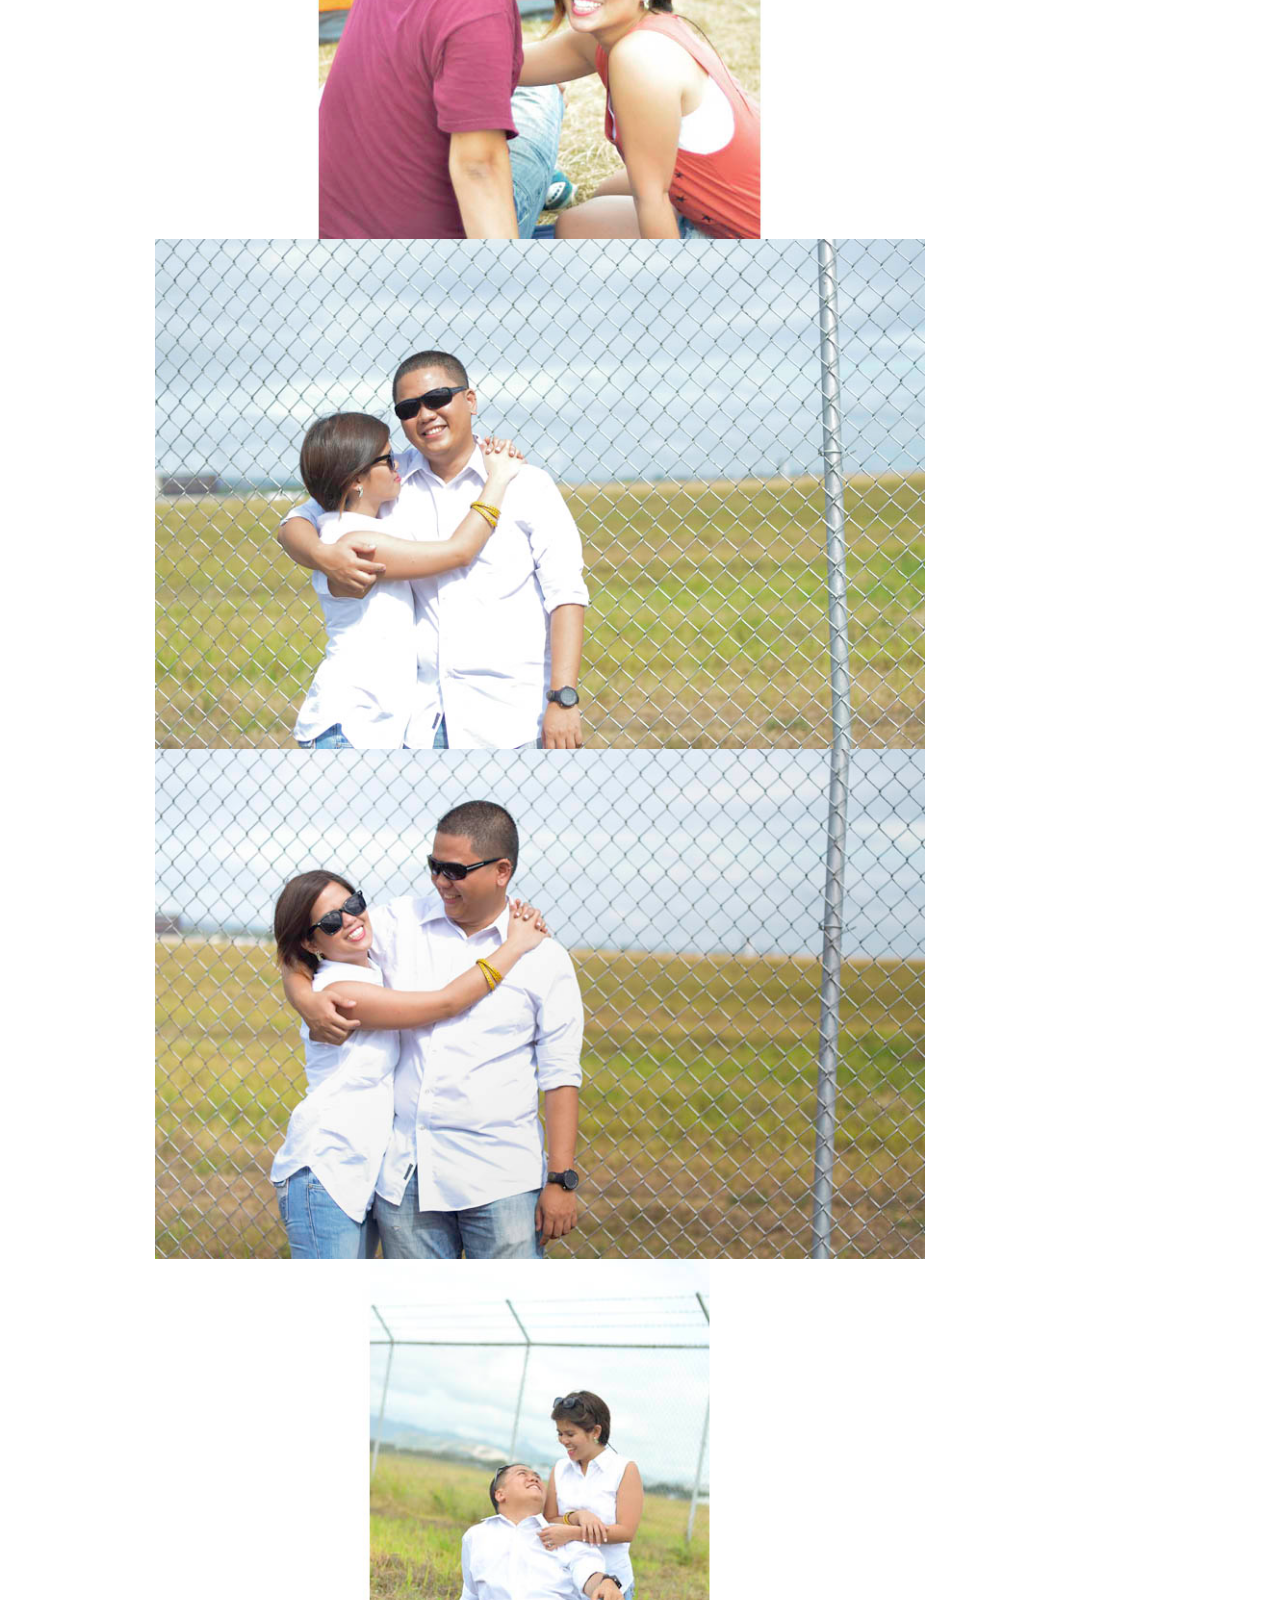
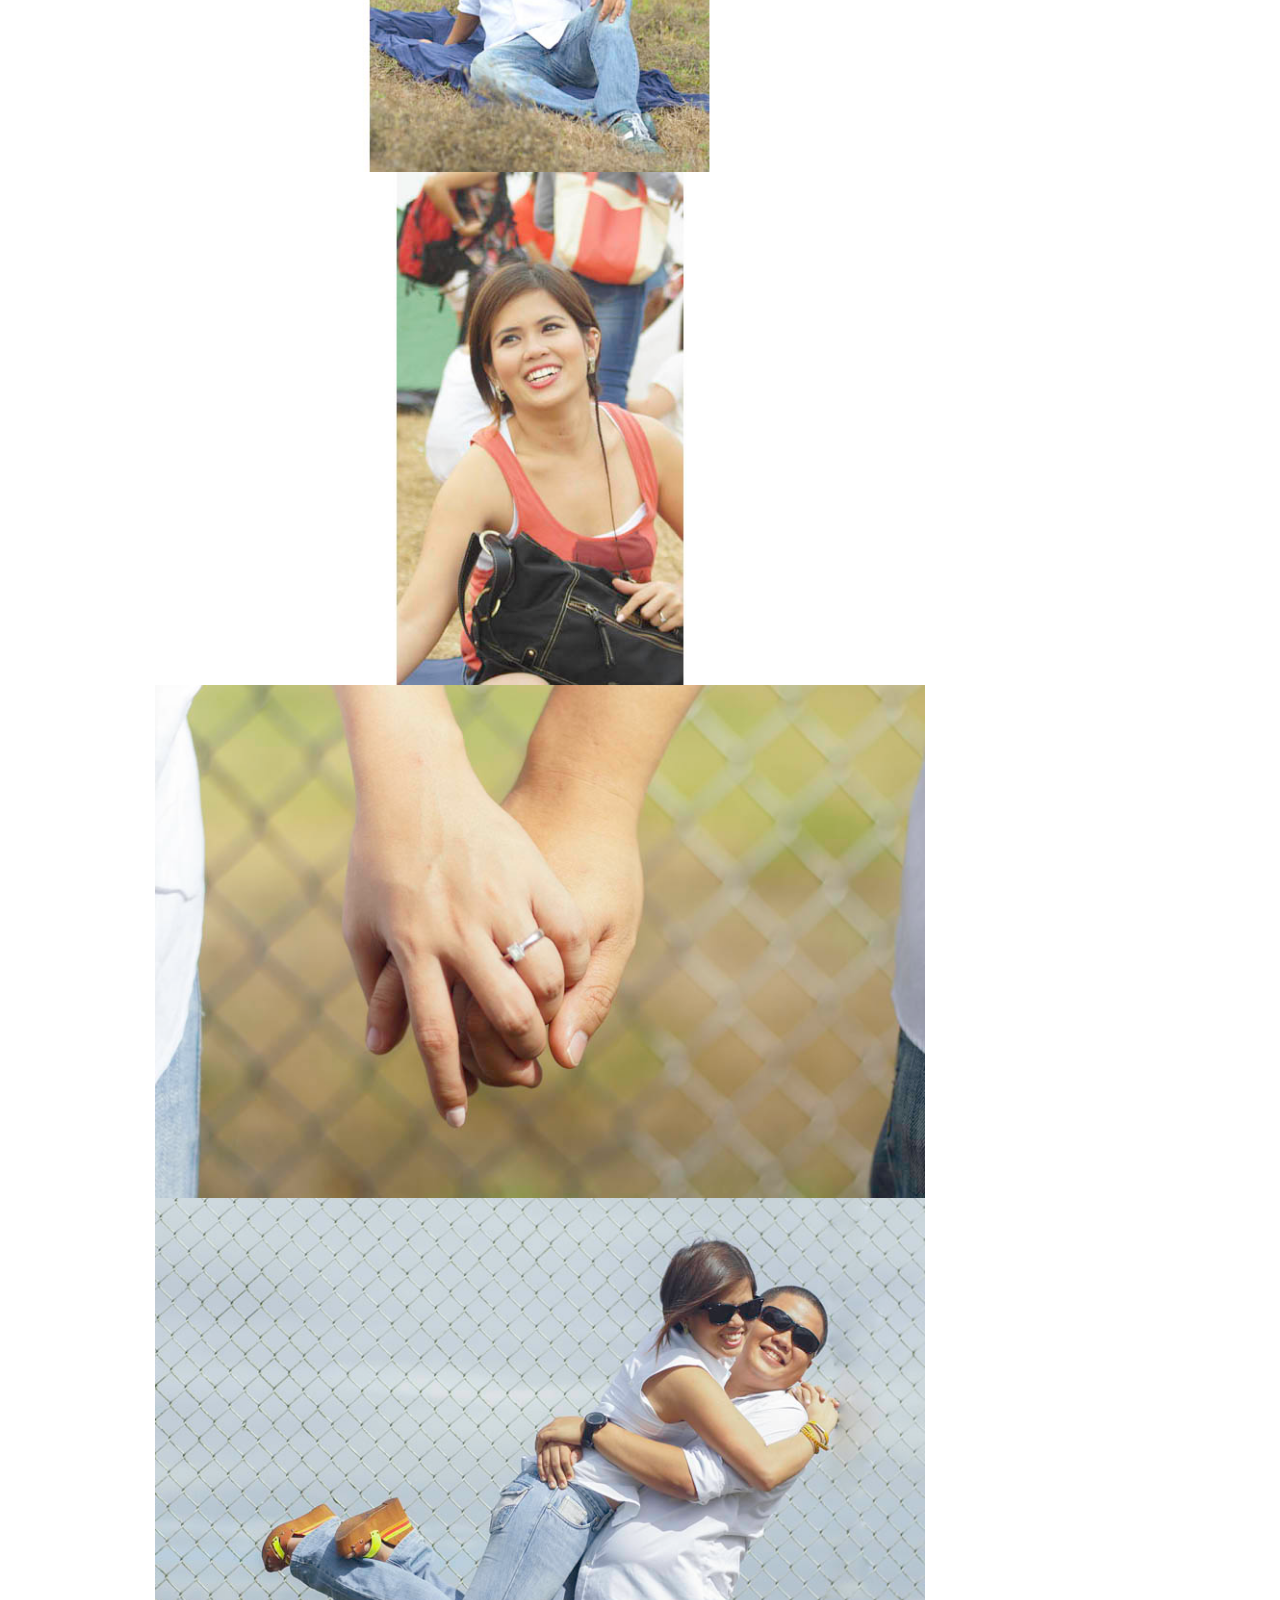
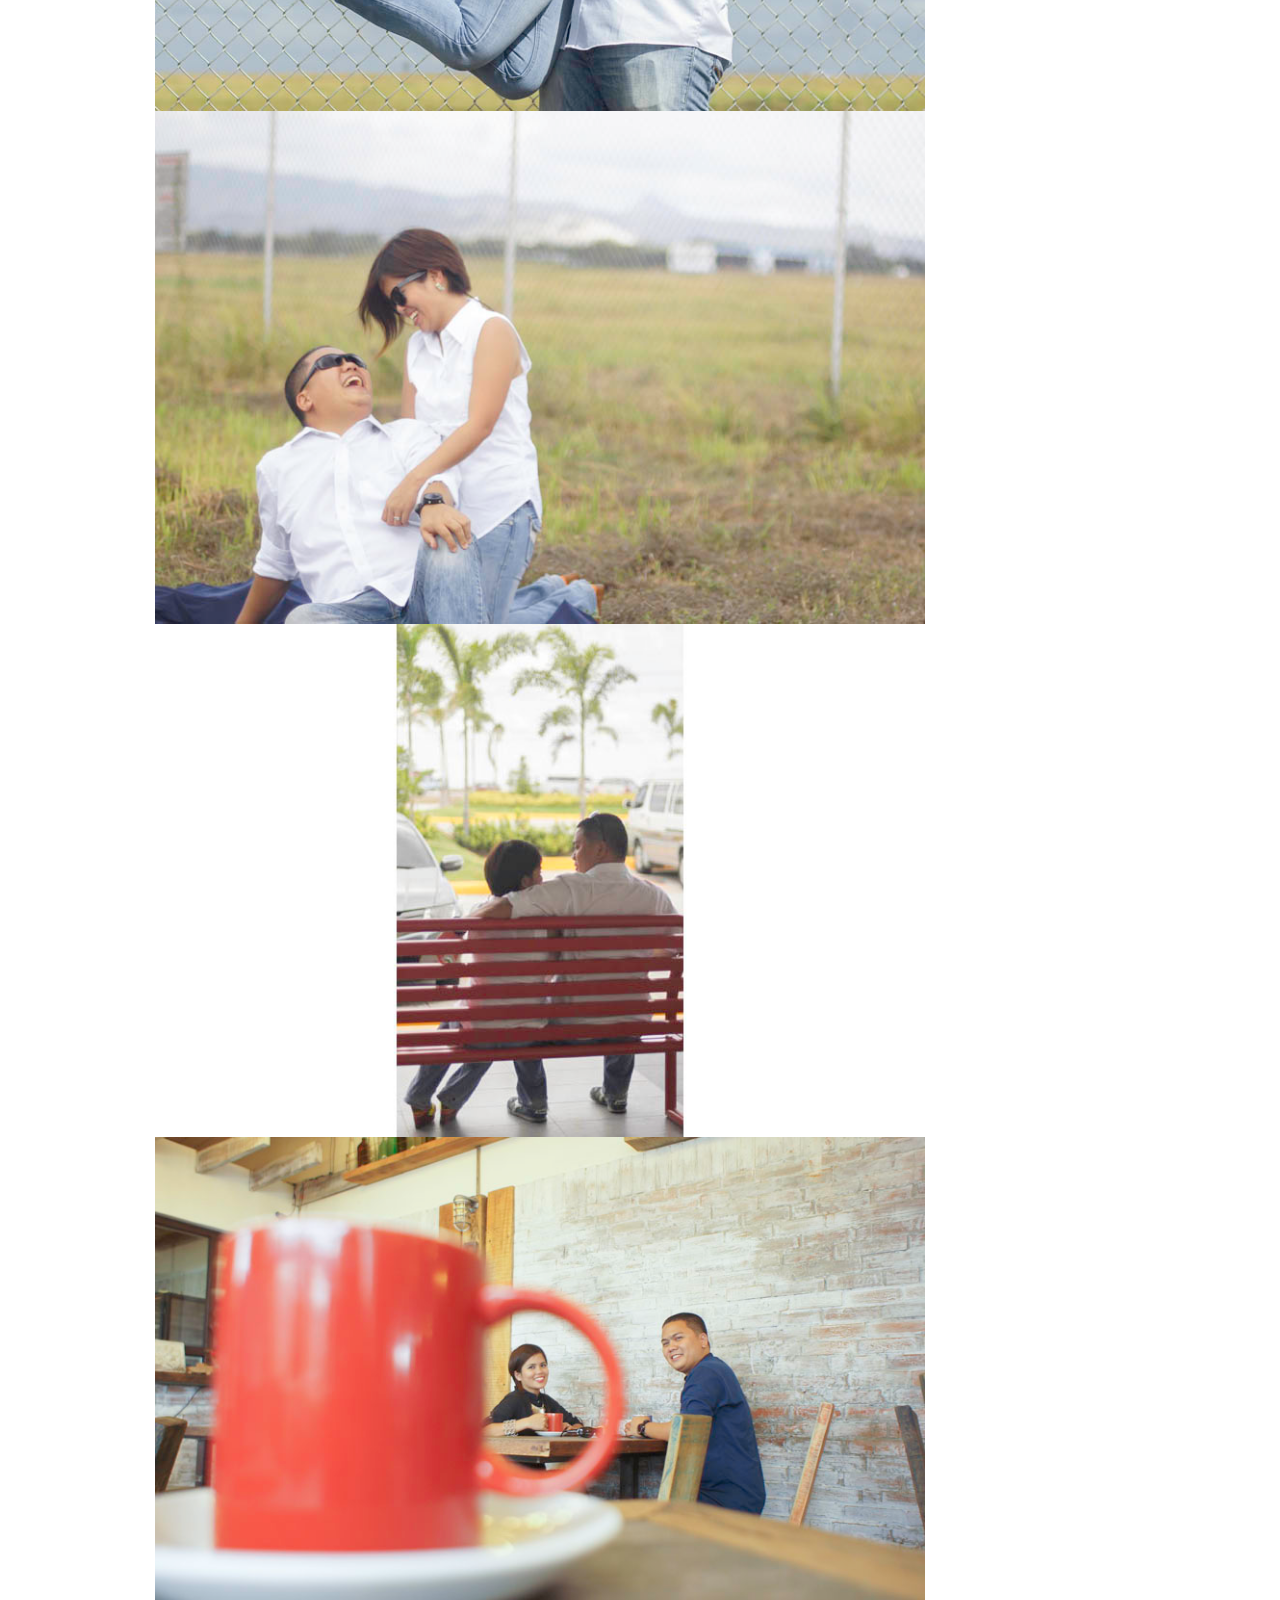
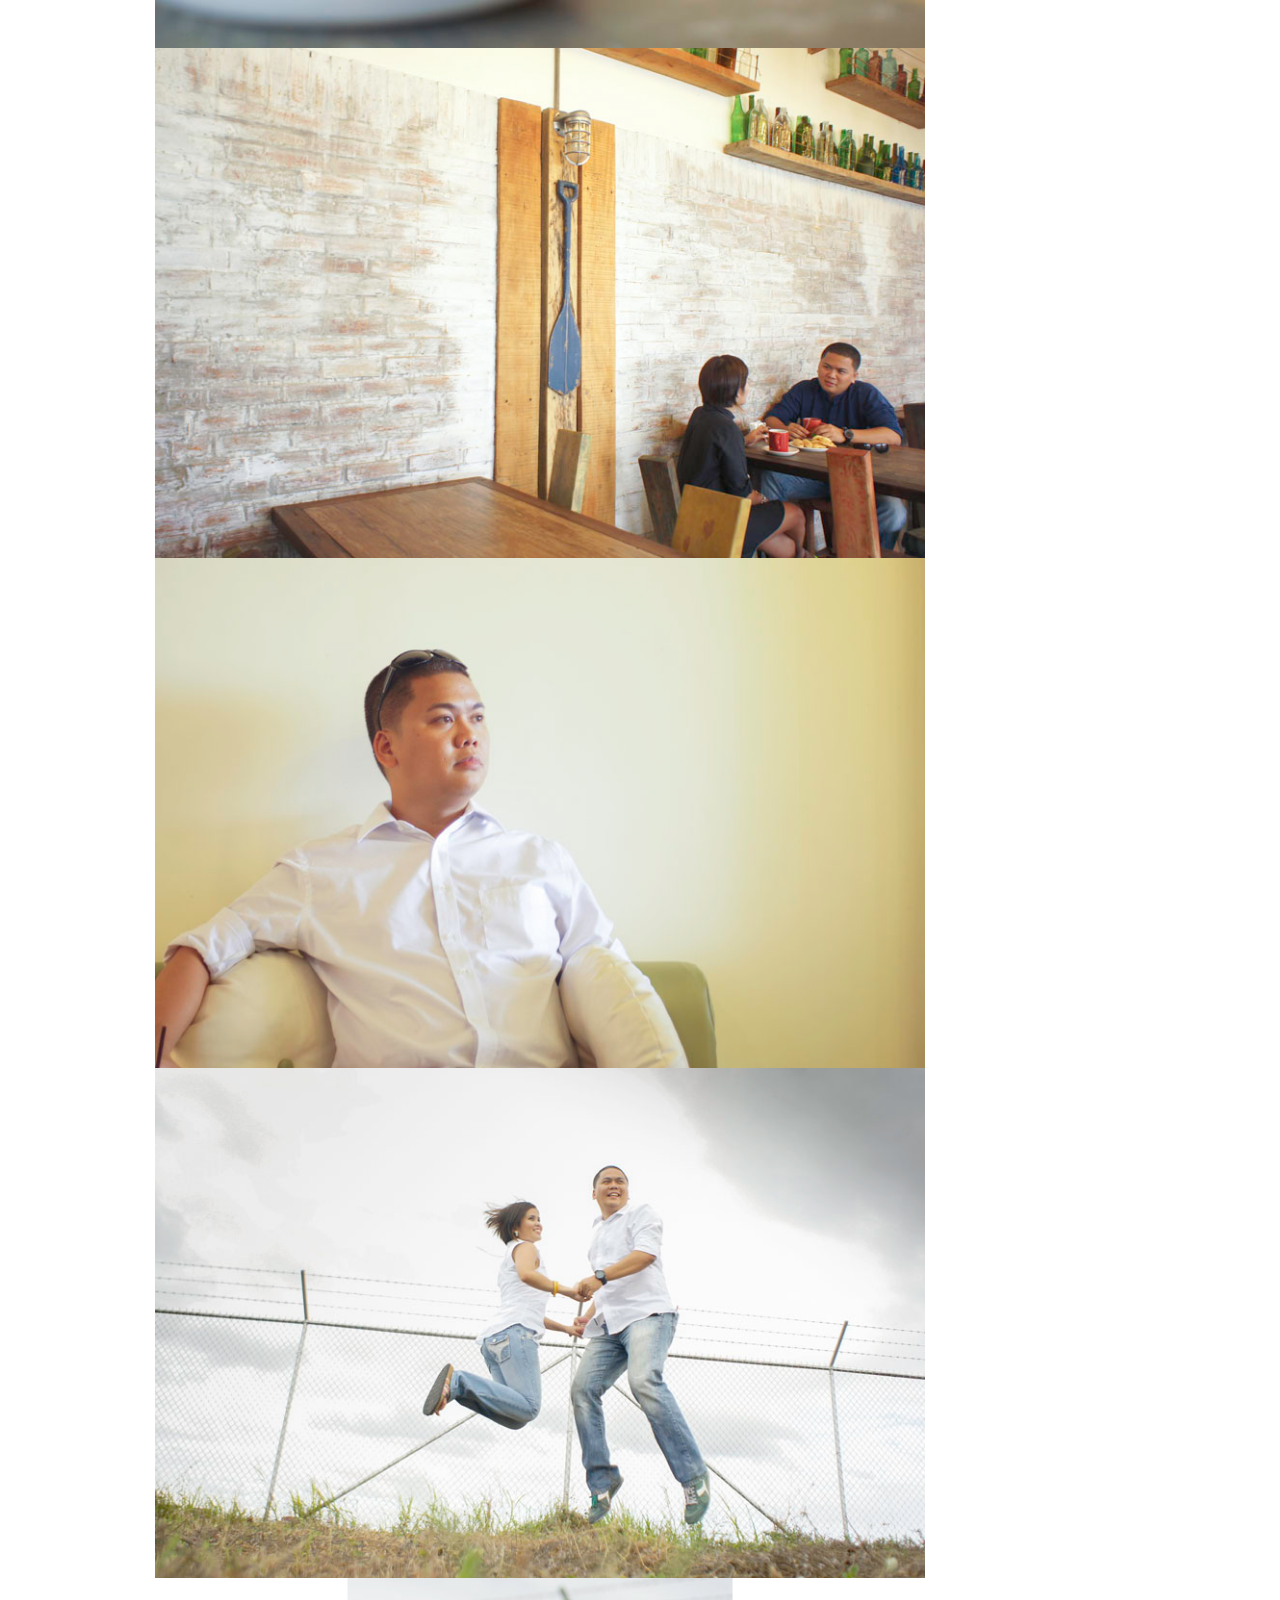
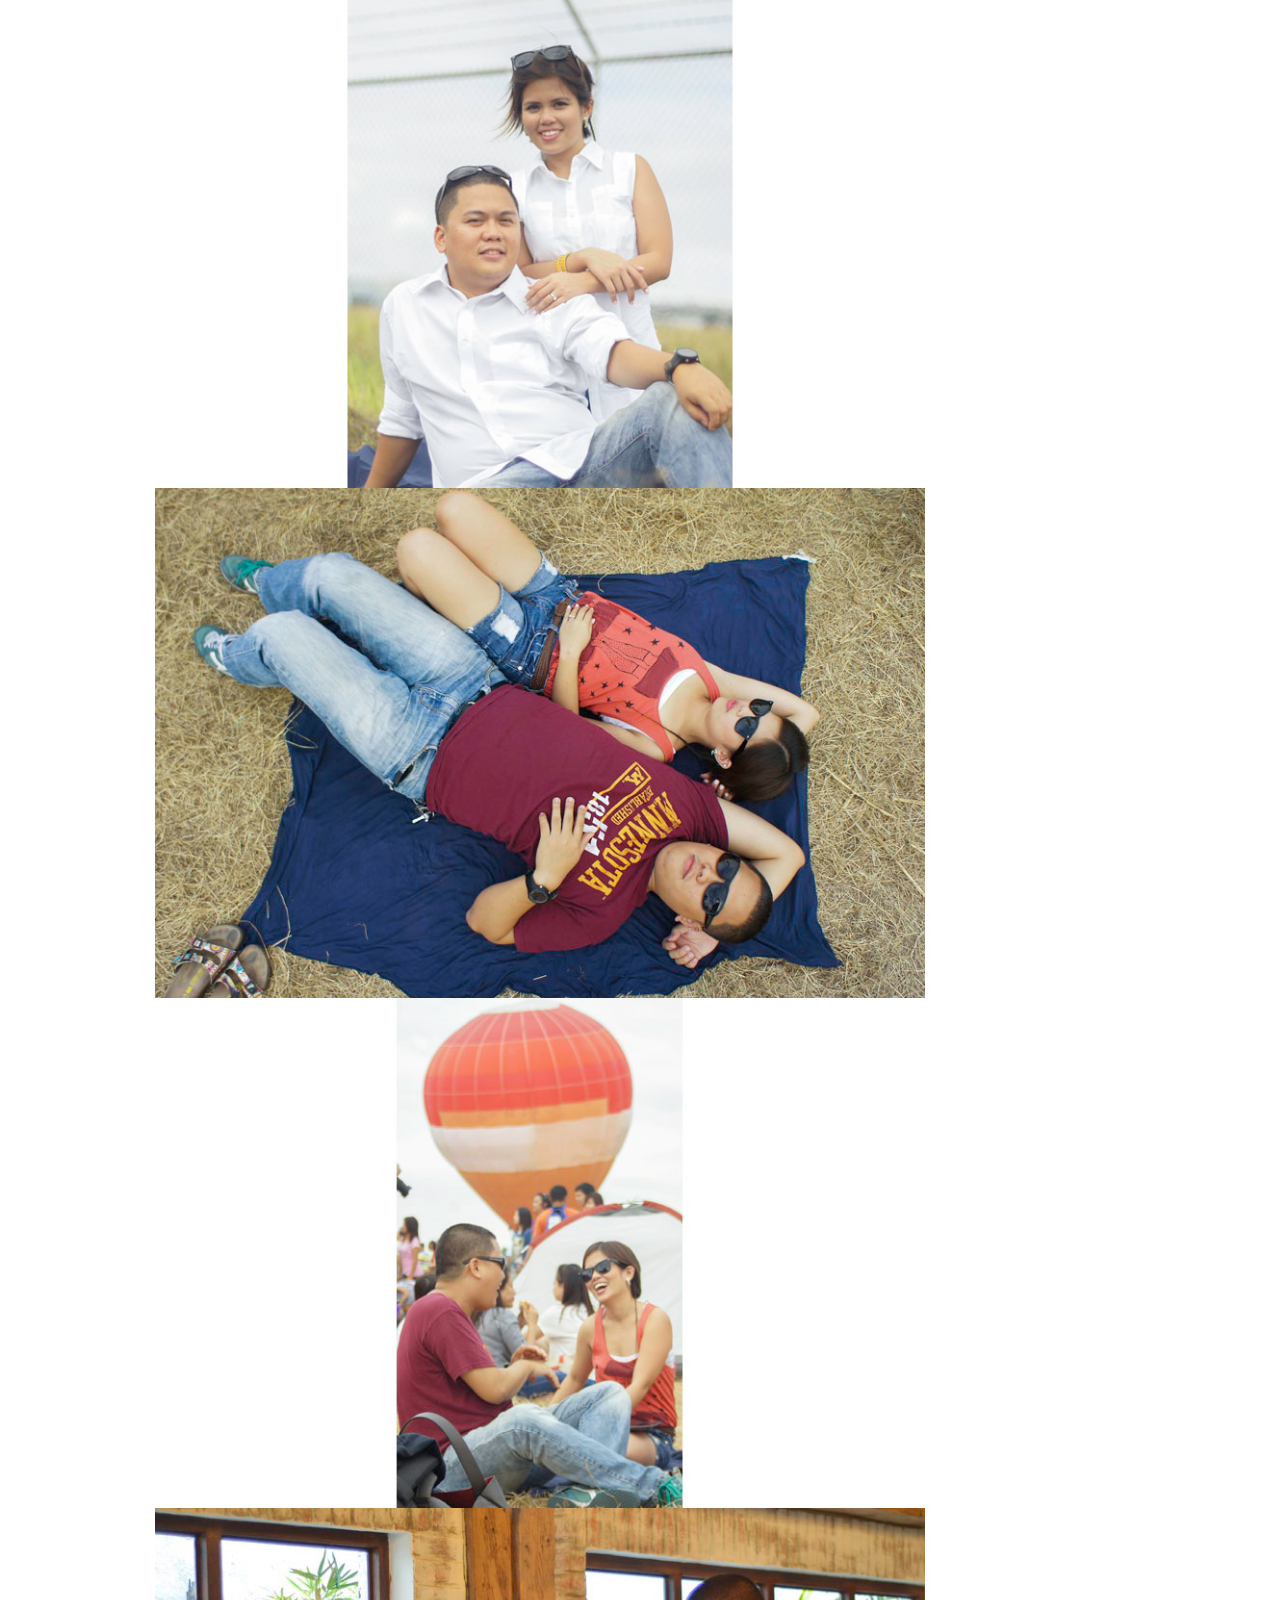
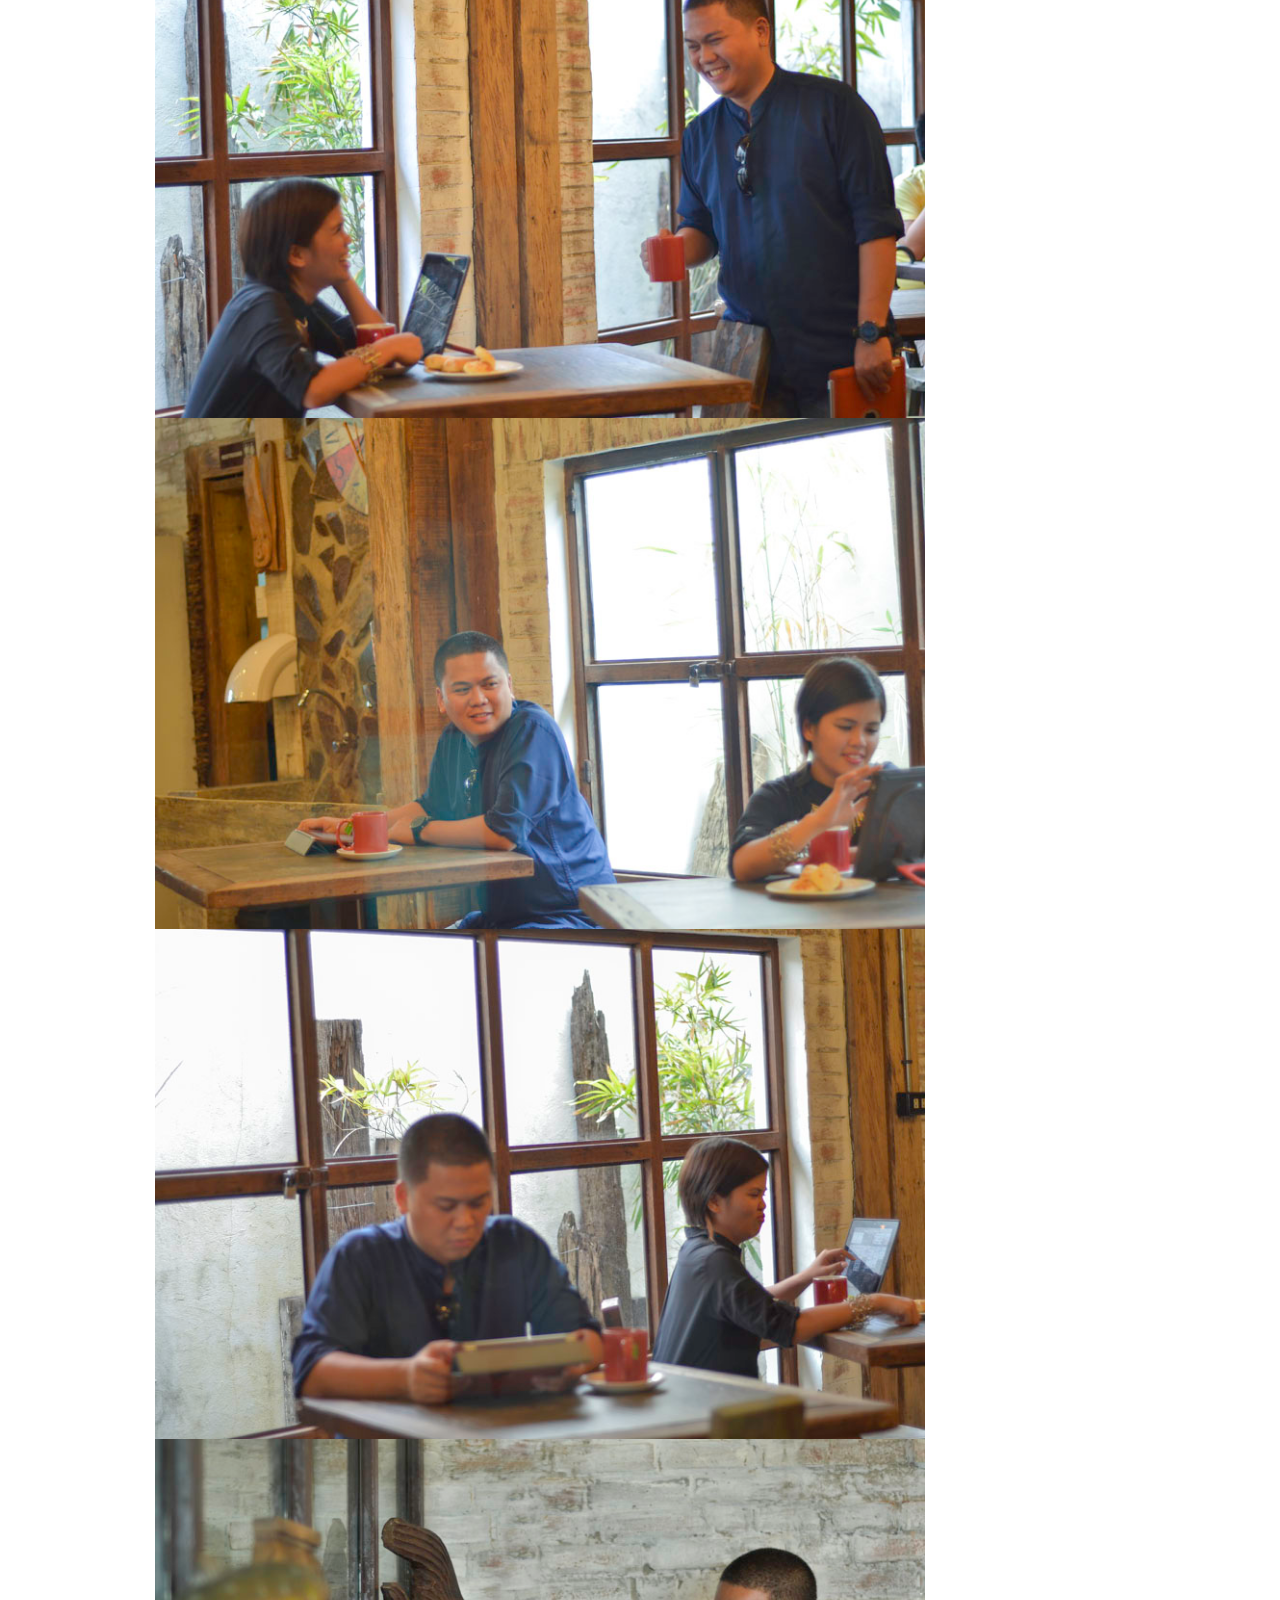
==== commit d5966900: "add back slider" ====
--- a/index.html
+++ b/index.html
@@ -129,6 +129,28 @@
     </footer>
     <script src="./js/jquery-1.9.1.min.js"></script>
     <script src="./js/jquery.slides.min.js"></script>       
+    <script src="./js/timer.min.js"></script>
+-    <script>        
+-        $(function (){
+-              $('#slides').slidesjs({
+-                width: 800,
+-                height: 533,
+-                navigation: {
+-                  active: false
+-                },
+-                pagination: {
+-                  active: true,                    
+-                  effect: "fade"                    
+-                },
+-                effect: {
+-                  fade: {
+-                    speed: 600,                      
+-                    crossfade: true                     
+-                  }
+-                }                               
+-              });
+-        });    
+-    </script>
 </body>
 </html>
 
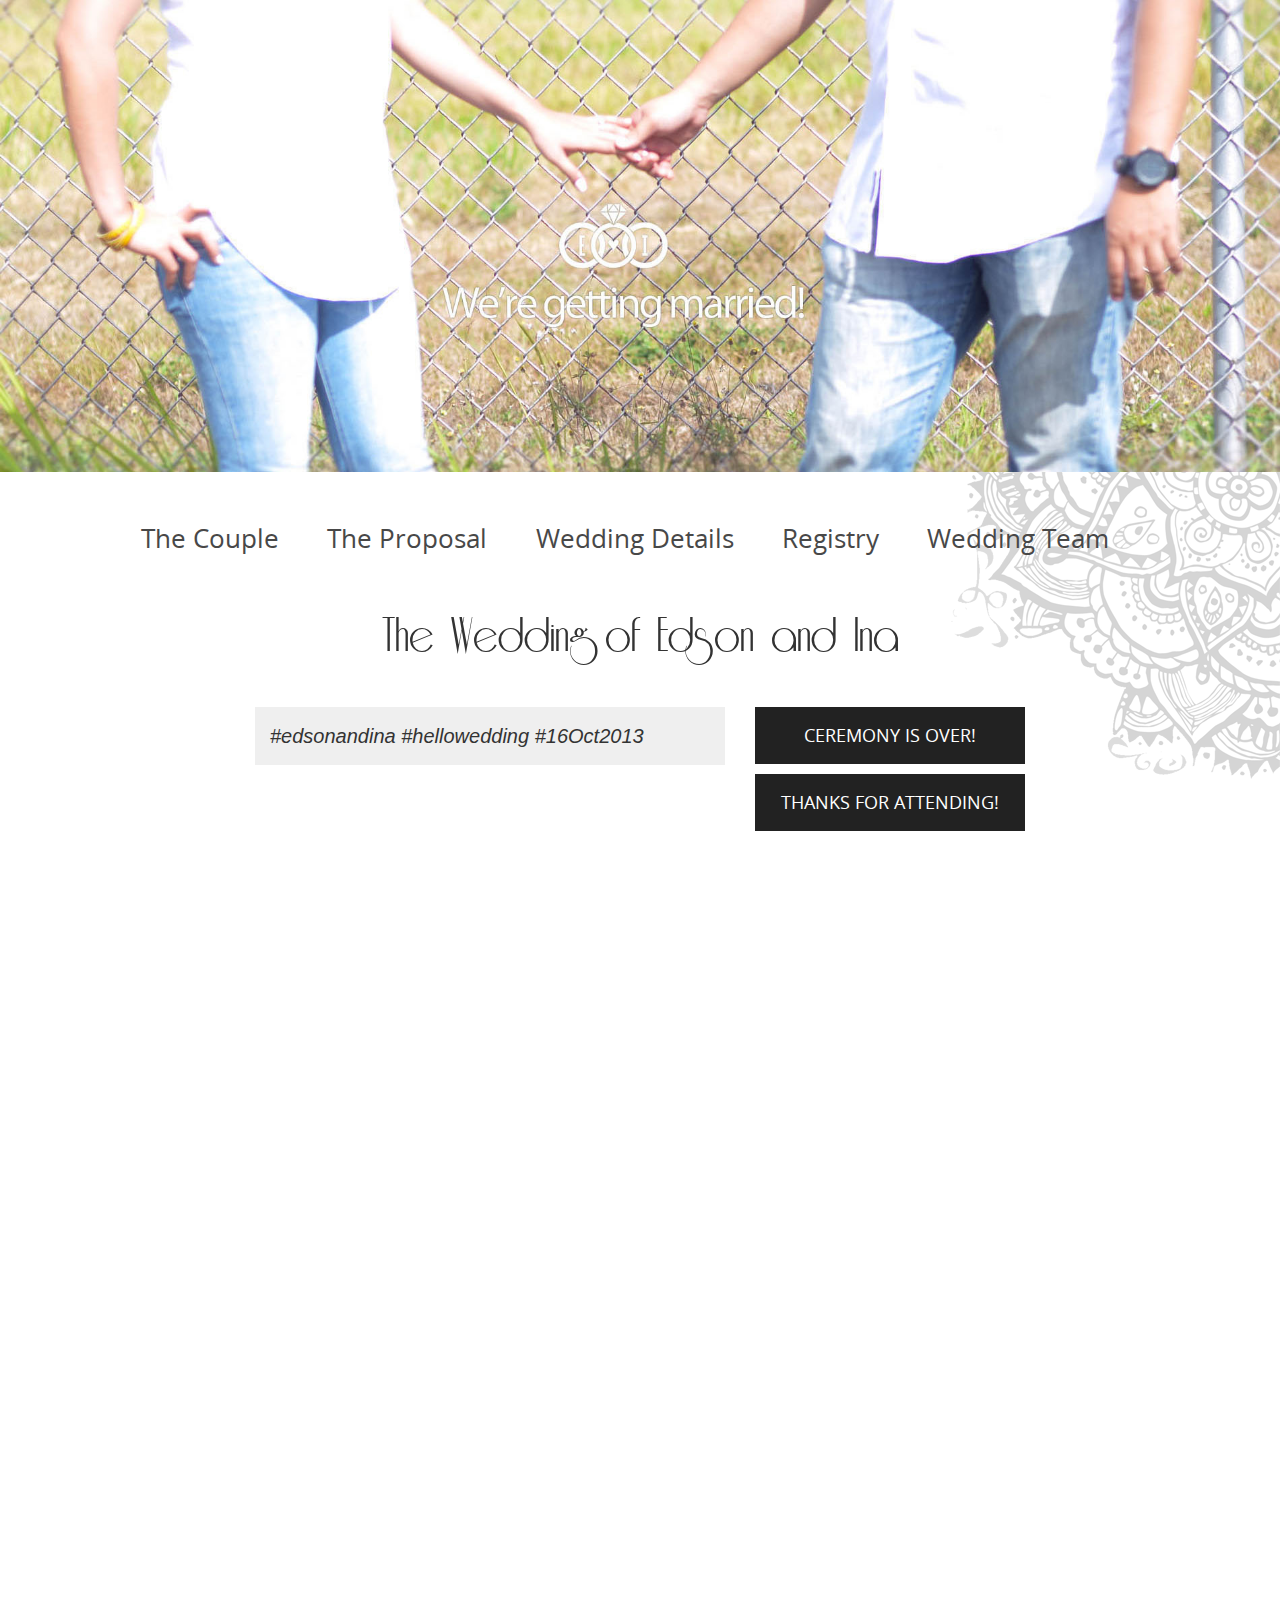
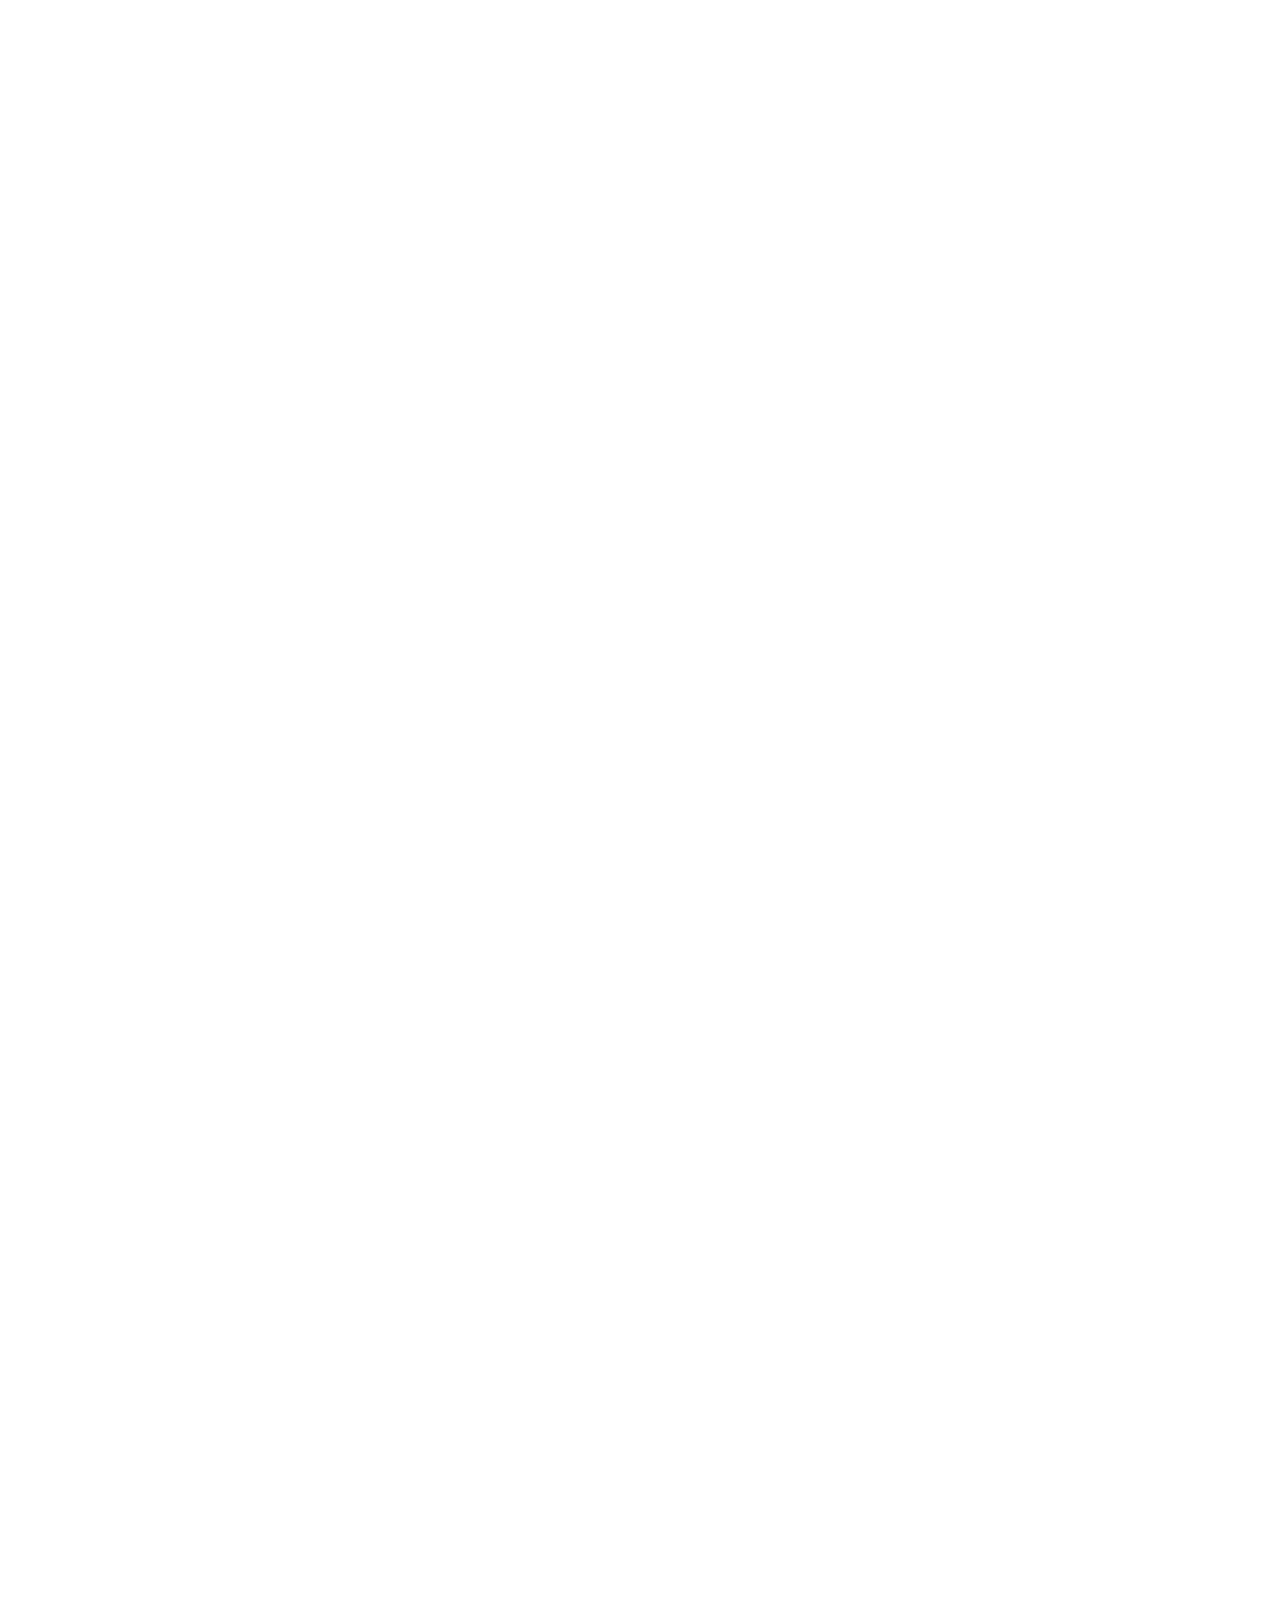
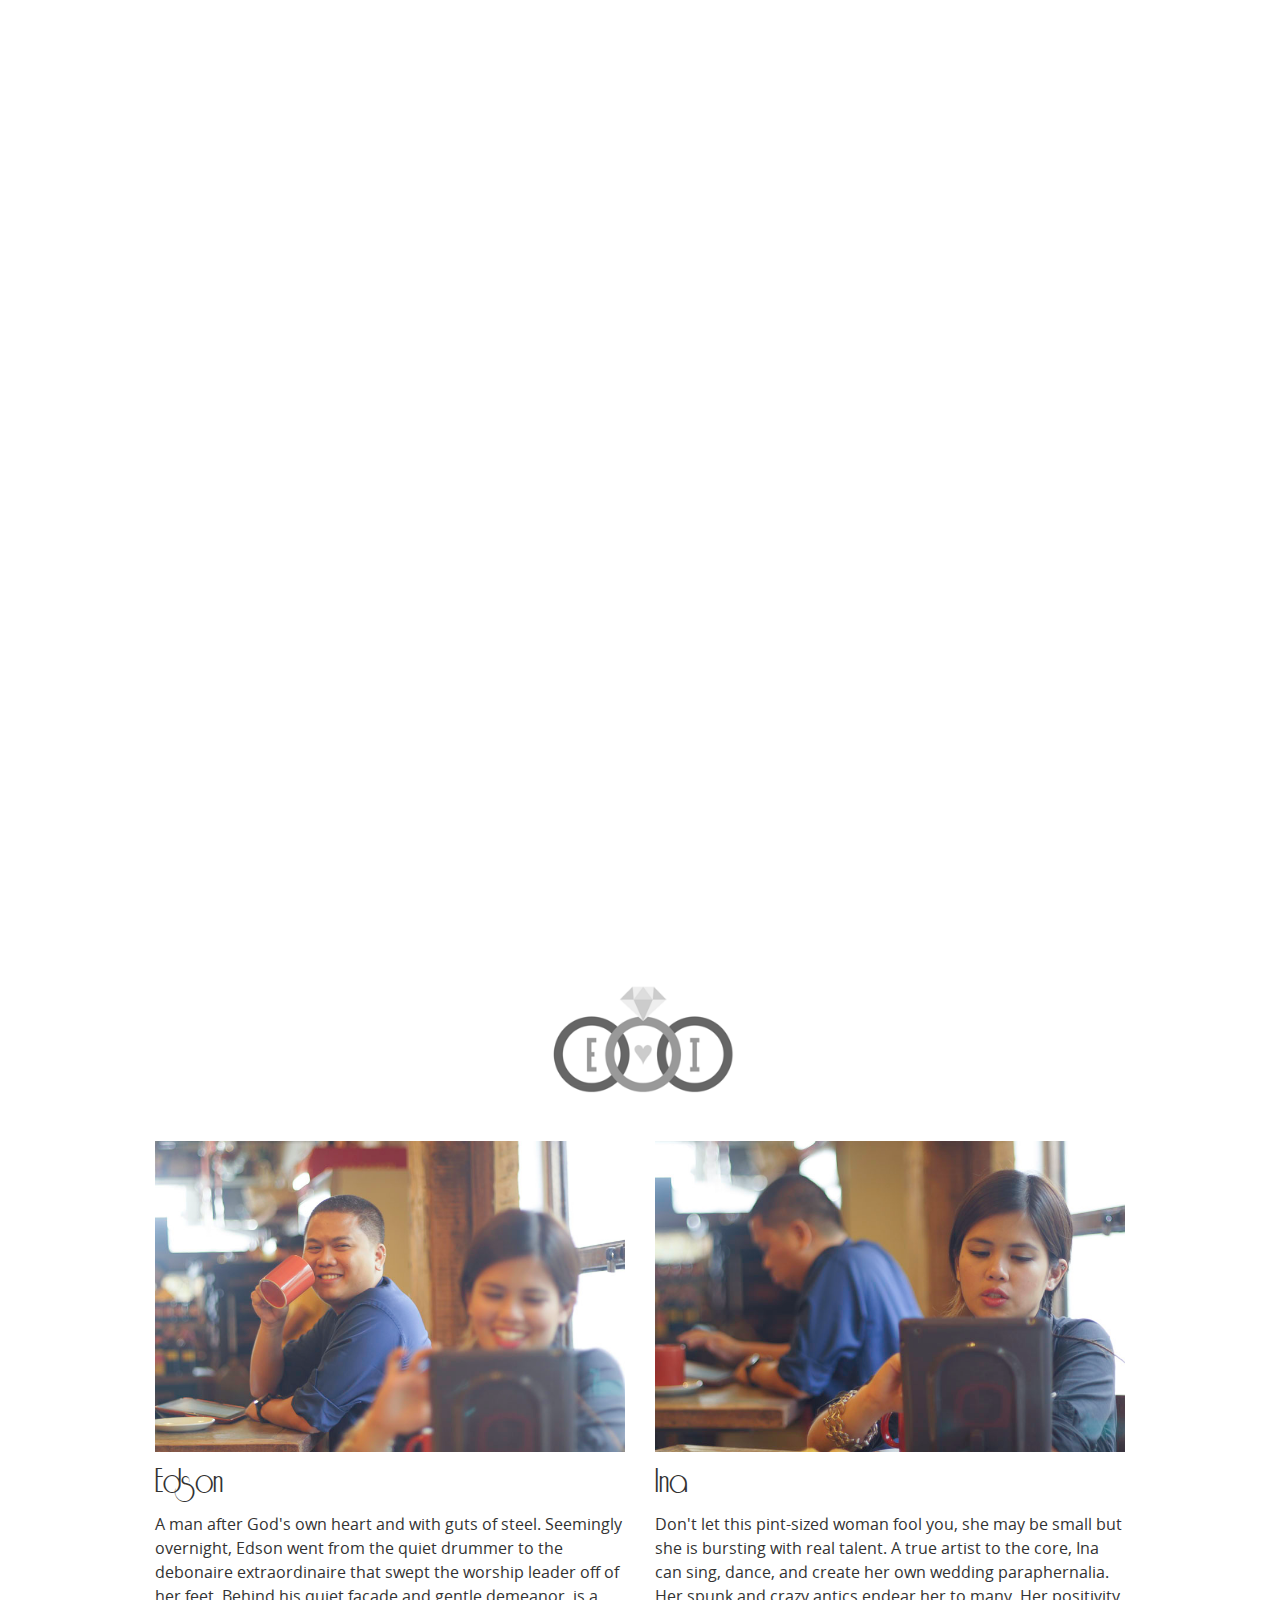
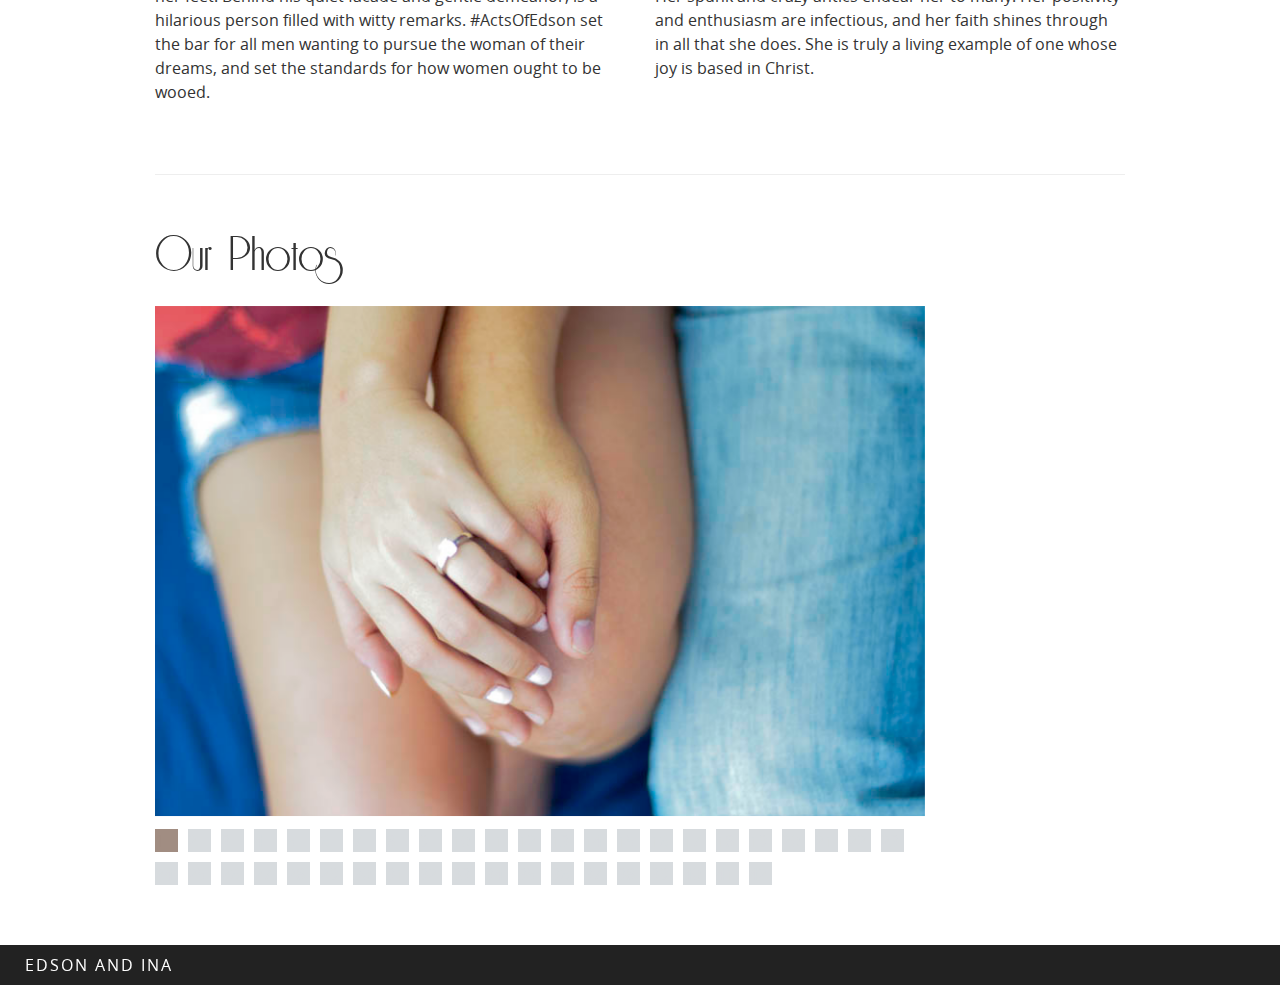
==== commit 12c33b6e: "fixed carousel" ====
--- a/index.html
+++ b/index.html
@@ -129,28 +129,27 @@
     </footer>
     <script src="./js/jquery-1.9.1.min.js"></script>
     <script src="./js/jquery.slides.min.js"></script>       
-    <script src="./js/timer.min.js"></script>
--    <script>        
--        $(function (){
--              $('#slides').slidesjs({
--                width: 800,
--                height: 533,
--                navigation: {
--                  active: false
--                },
--                pagination: {
--                  active: true,                    
--                  effect: "fade"                    
--                },
--                effect: {
--                  fade: {
--                    speed: 600,                      
--                    crossfade: true                     
--                  }
--                }                               
--              });
--        });    
--    </script>
+    <script type="text/javascript">        
+        $(function (){
+              $('#slides').slidesjs({
+                width: 800,
+                height: 533,
+                navigation: {
+                  active: false
+                },
+                pagination: {
+                  active: true,                    
+                  effect: "fade"                    
+                },
+                effect: {
+                  fade: {
+                    speed: 600,                      
+                    crossfade: true                     
+                  }
+                }                               
+              });
+        });    
+    </script>
 </body>
 </html>
 
